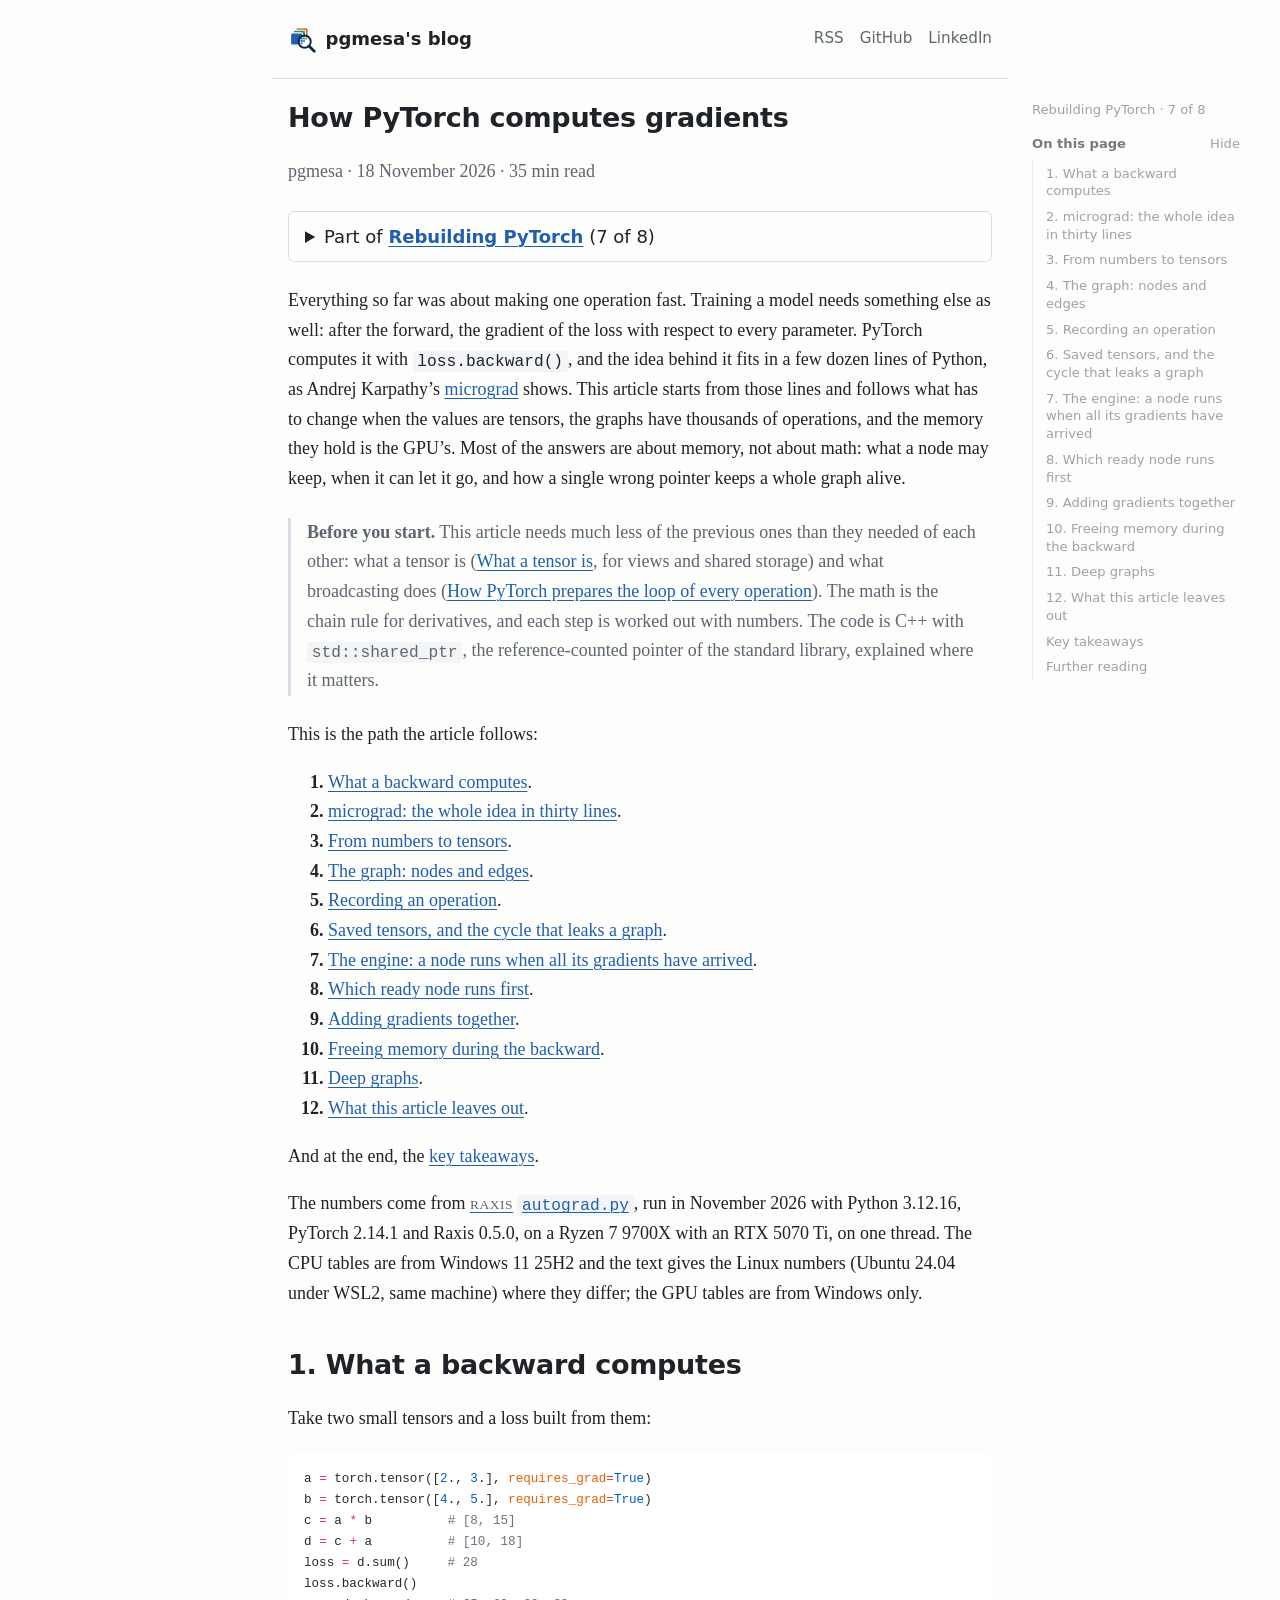
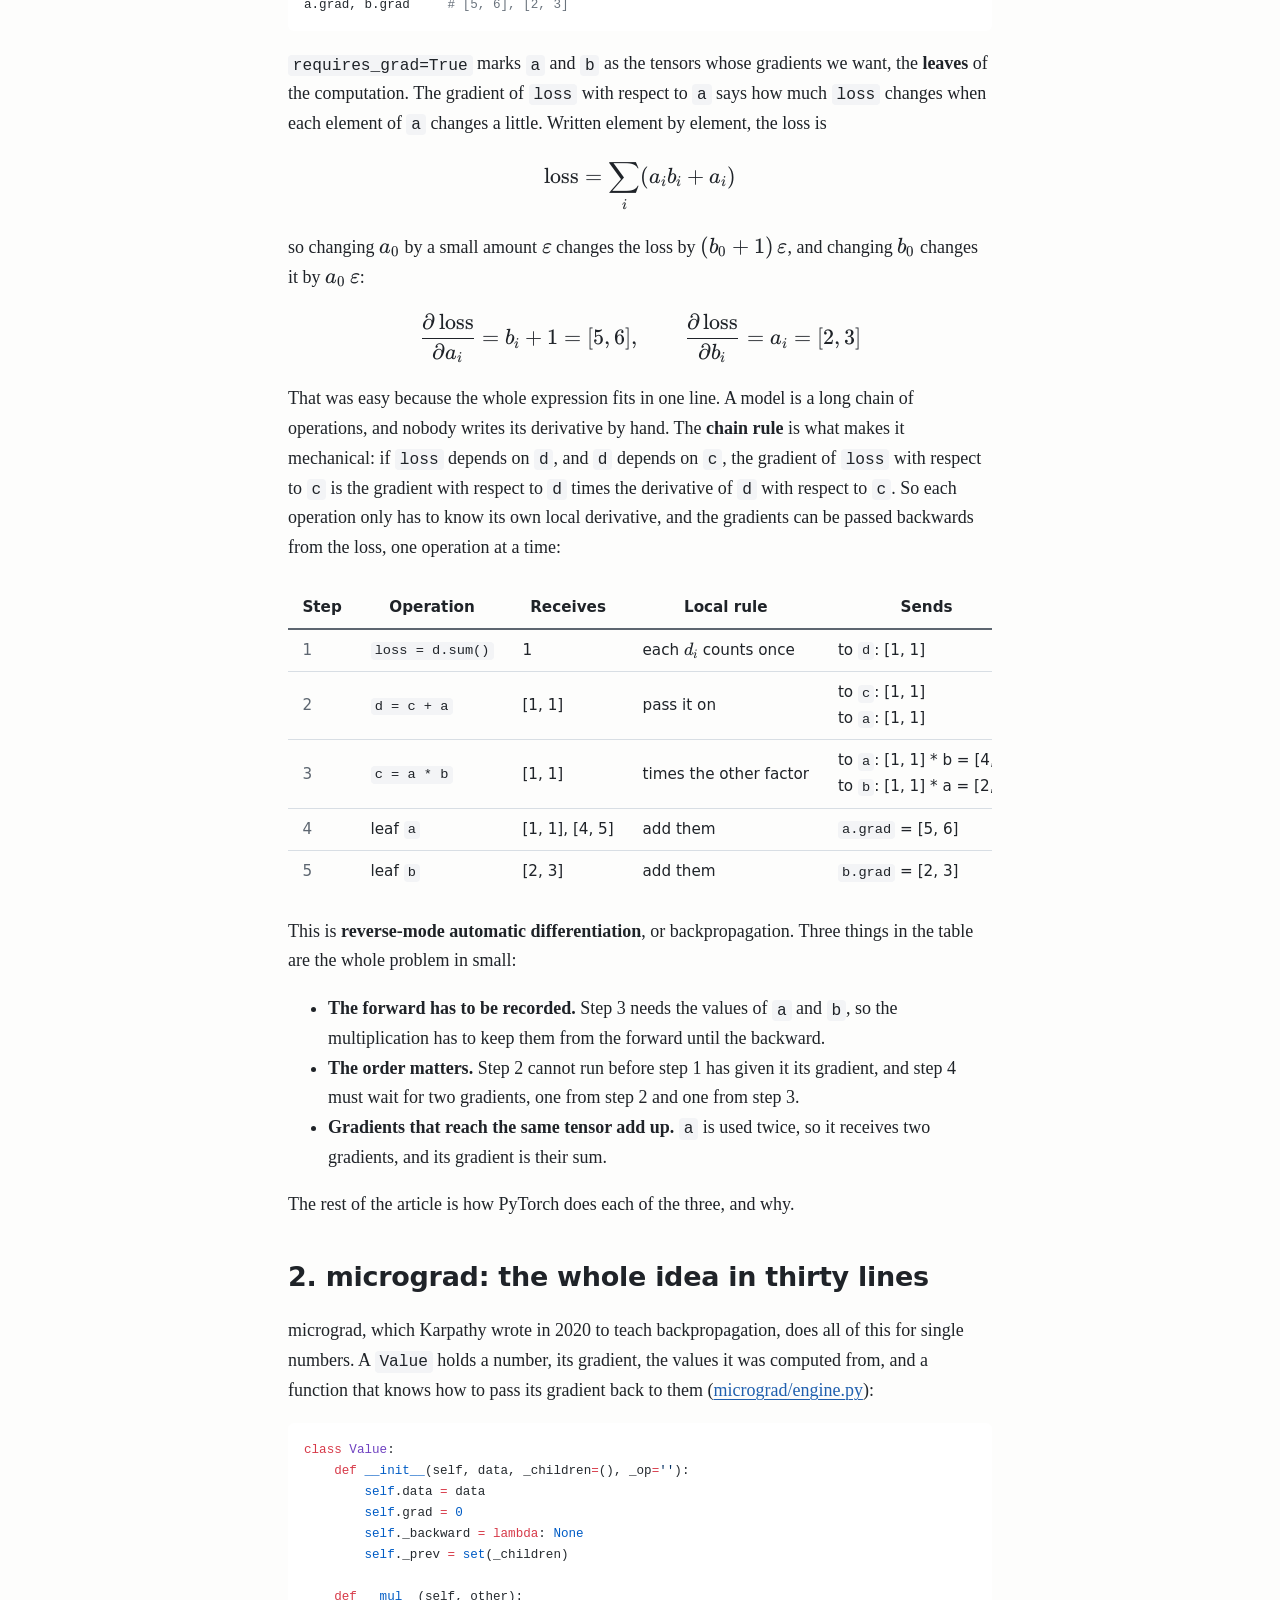
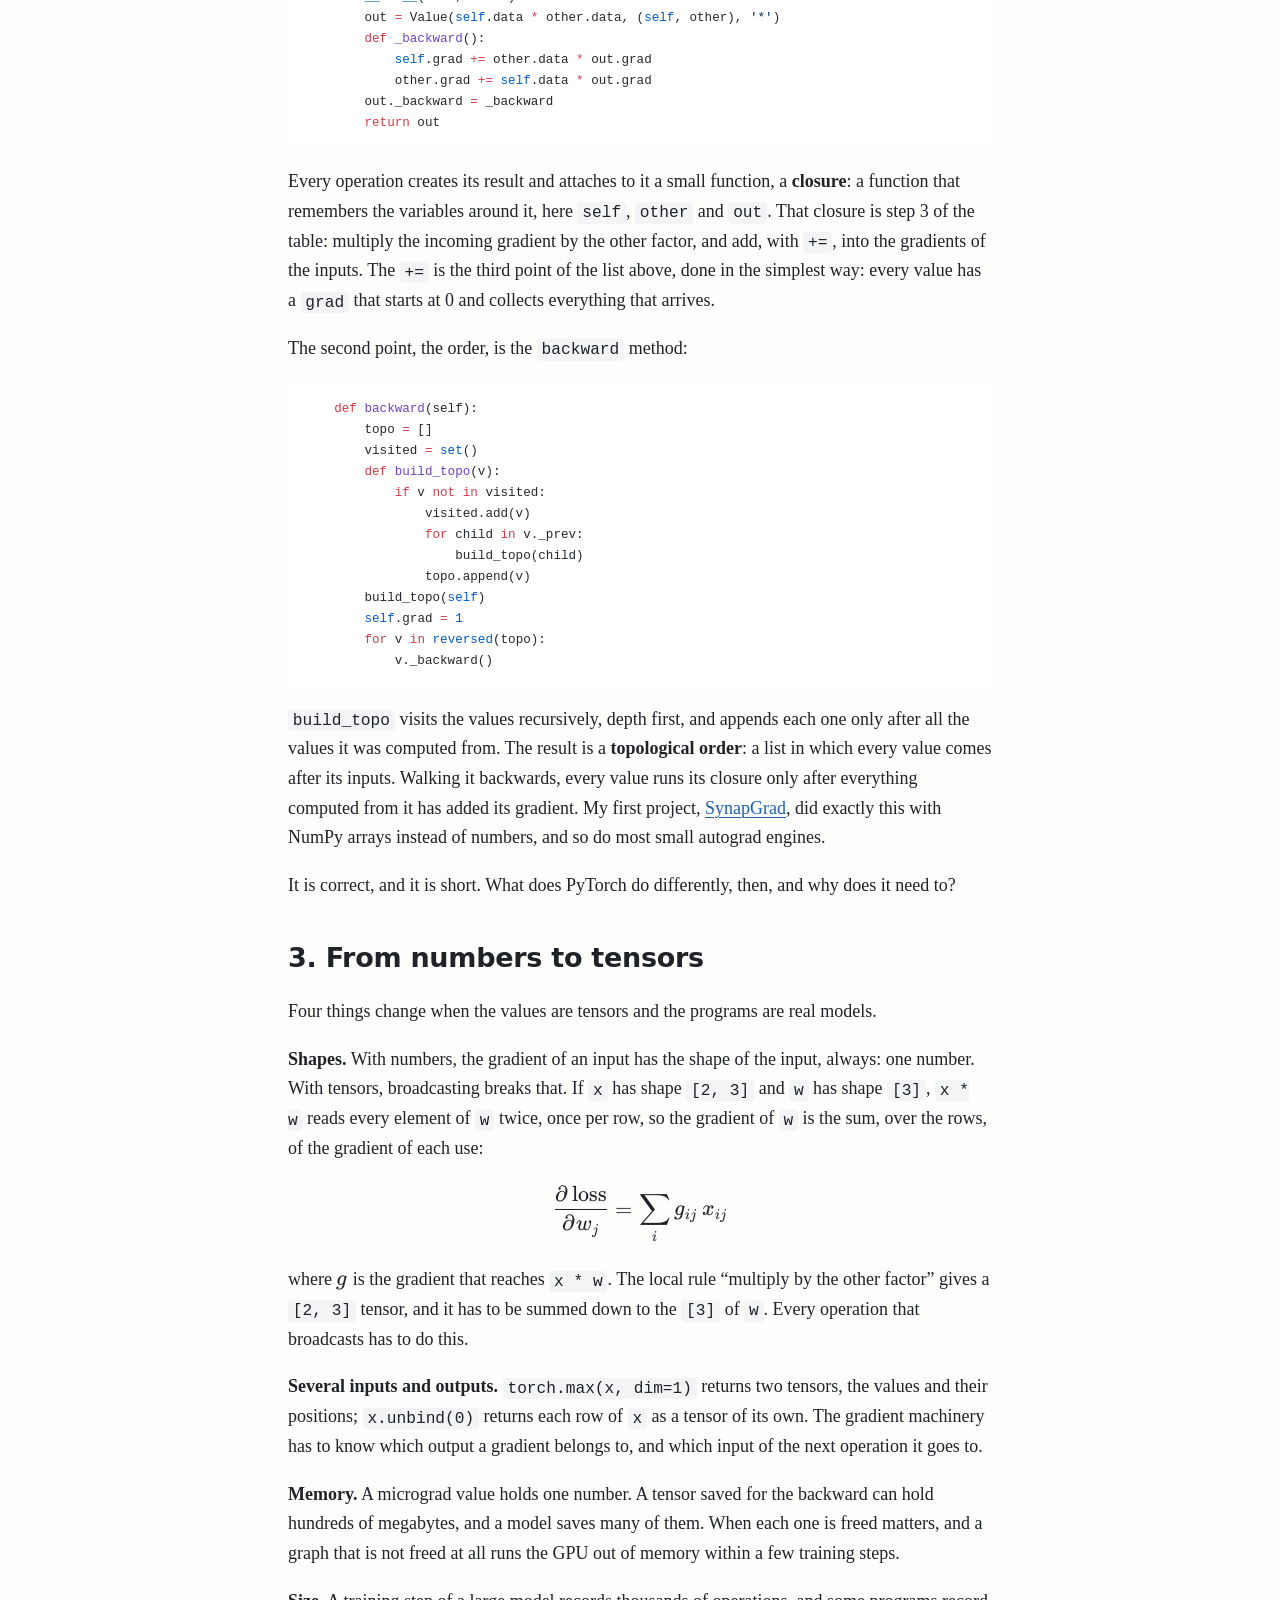
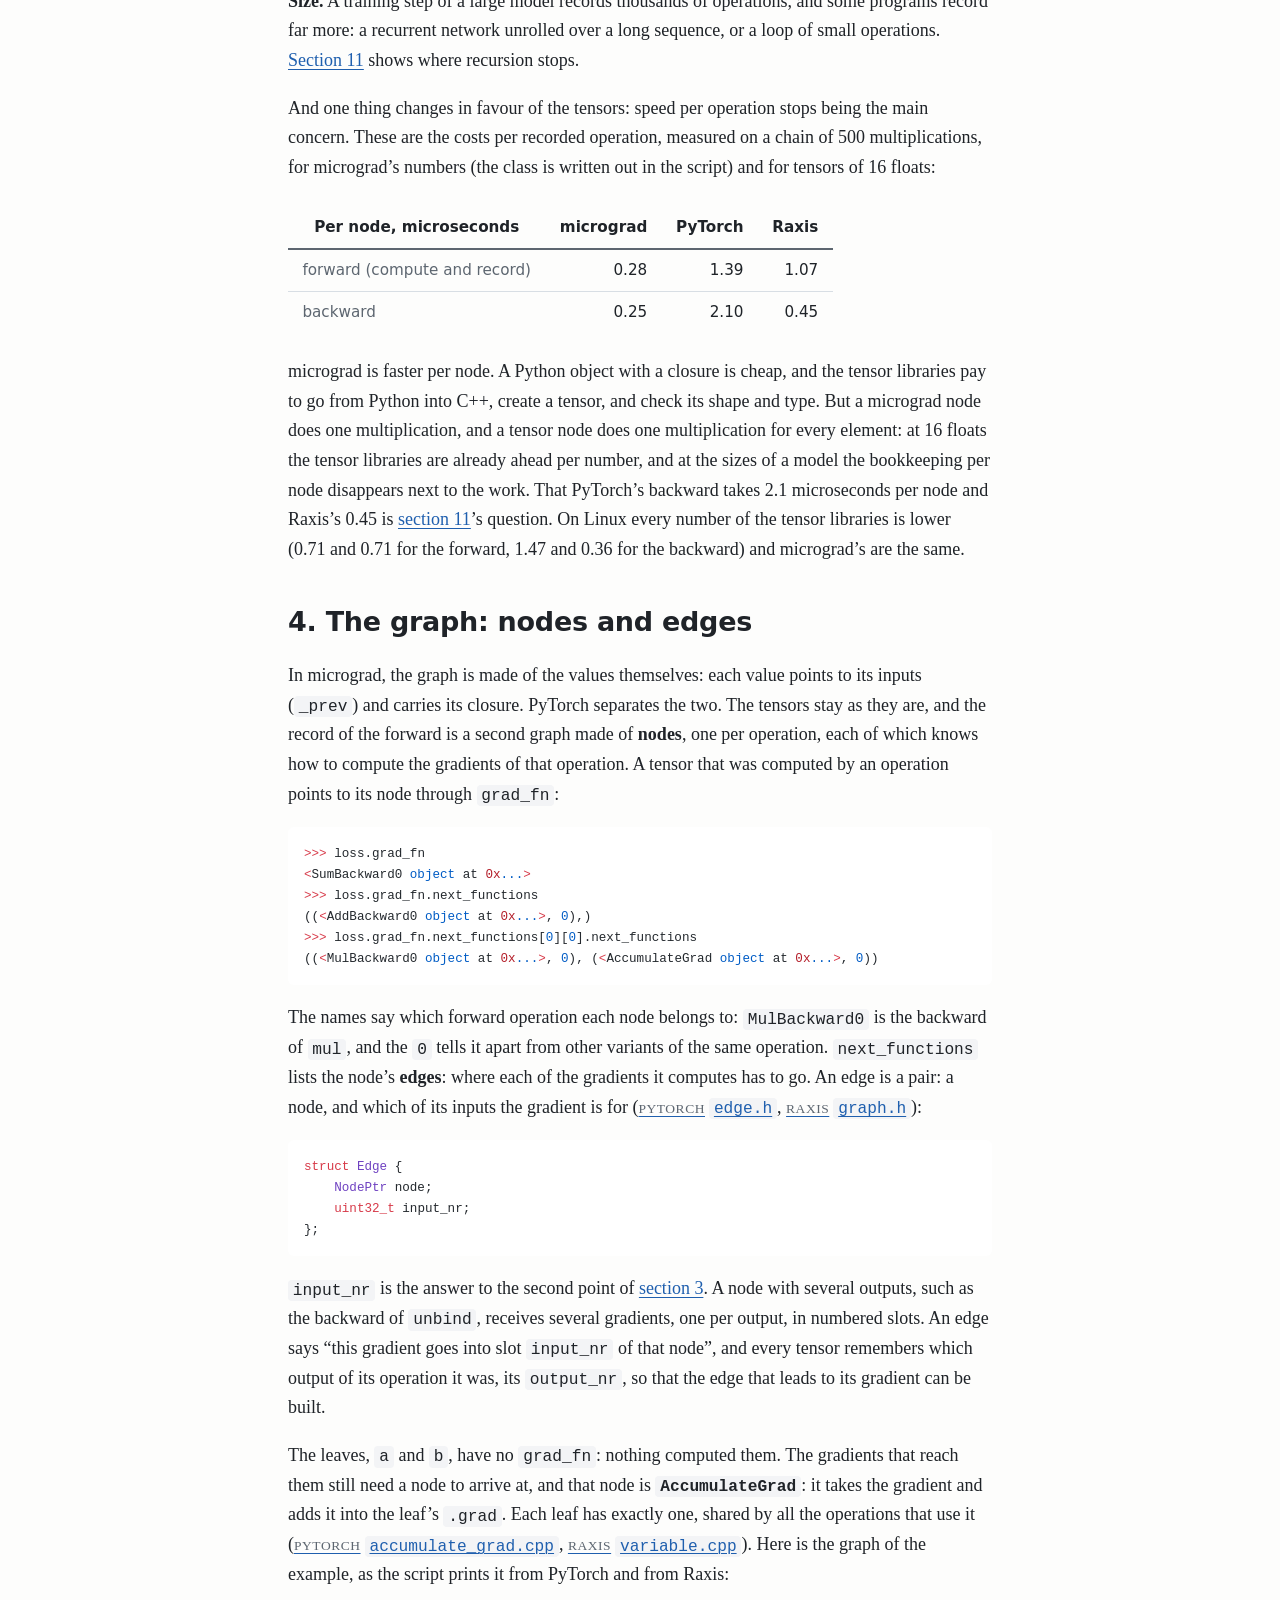
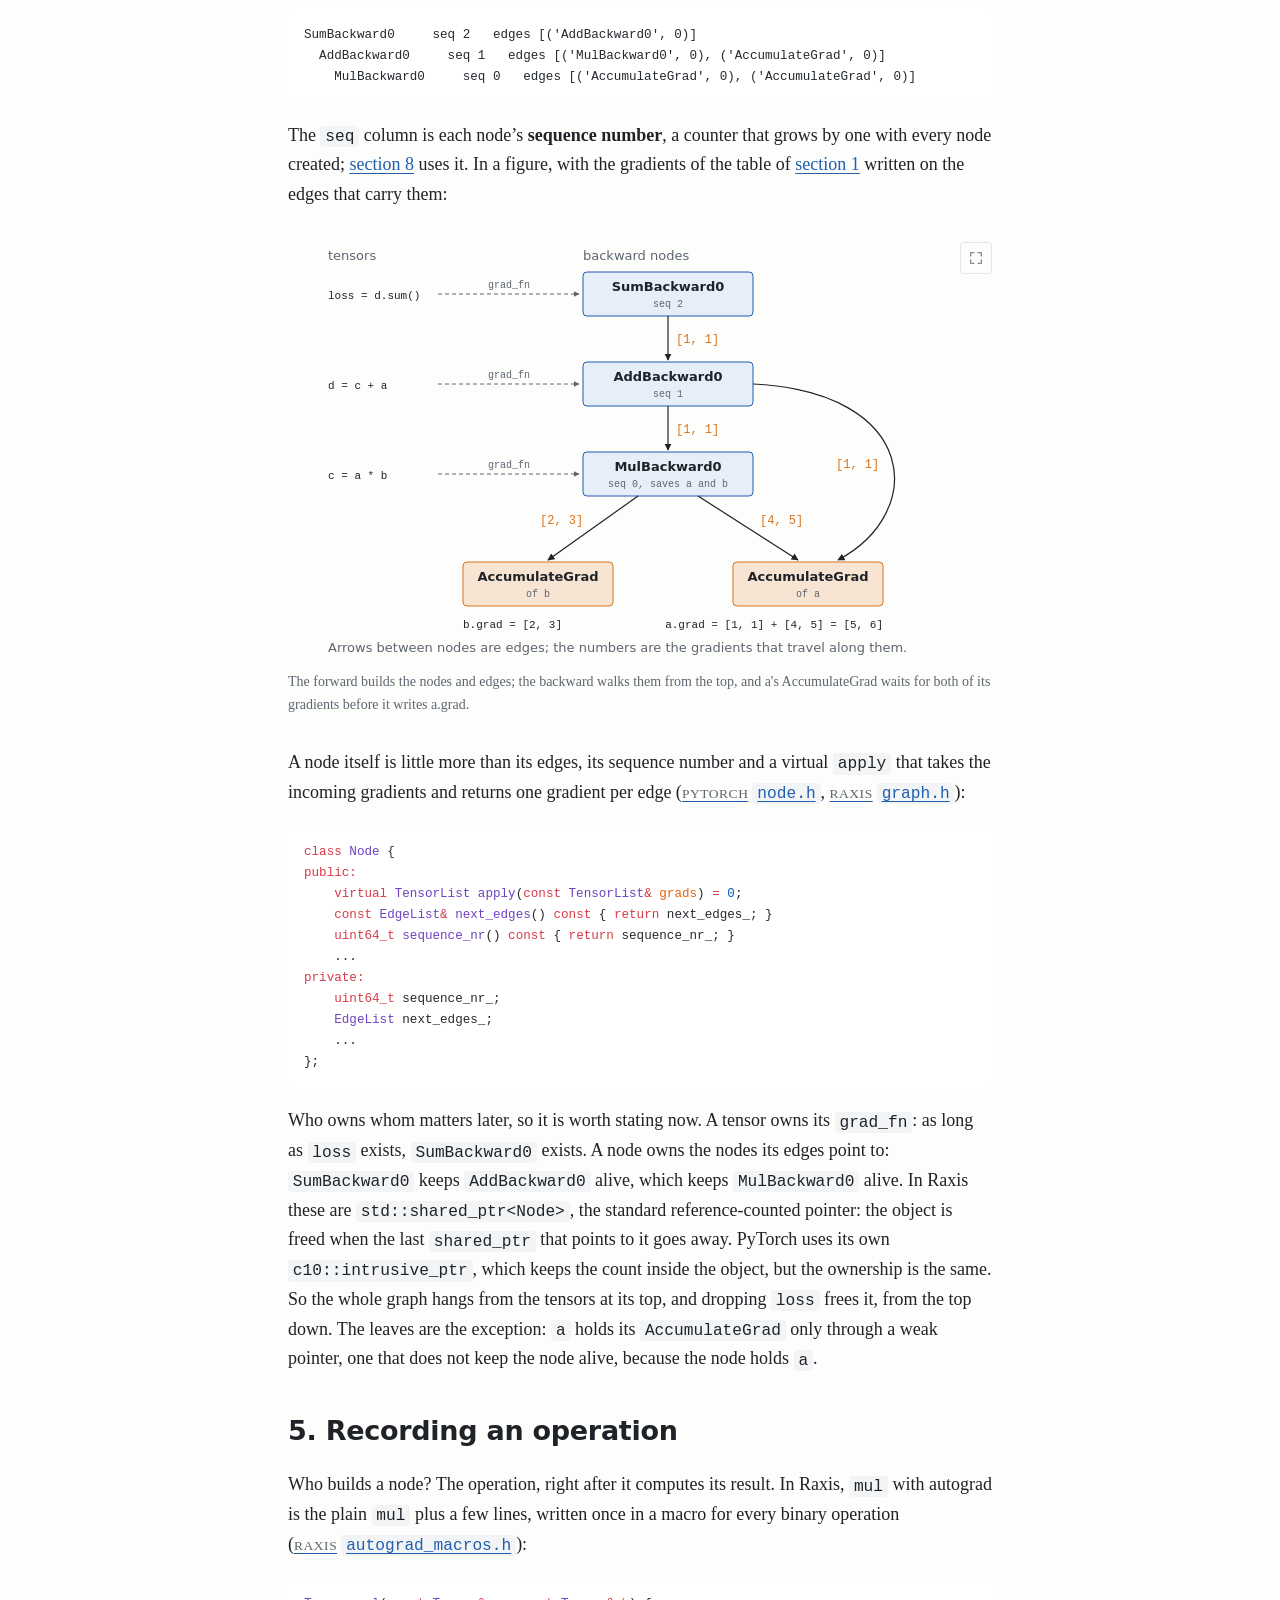
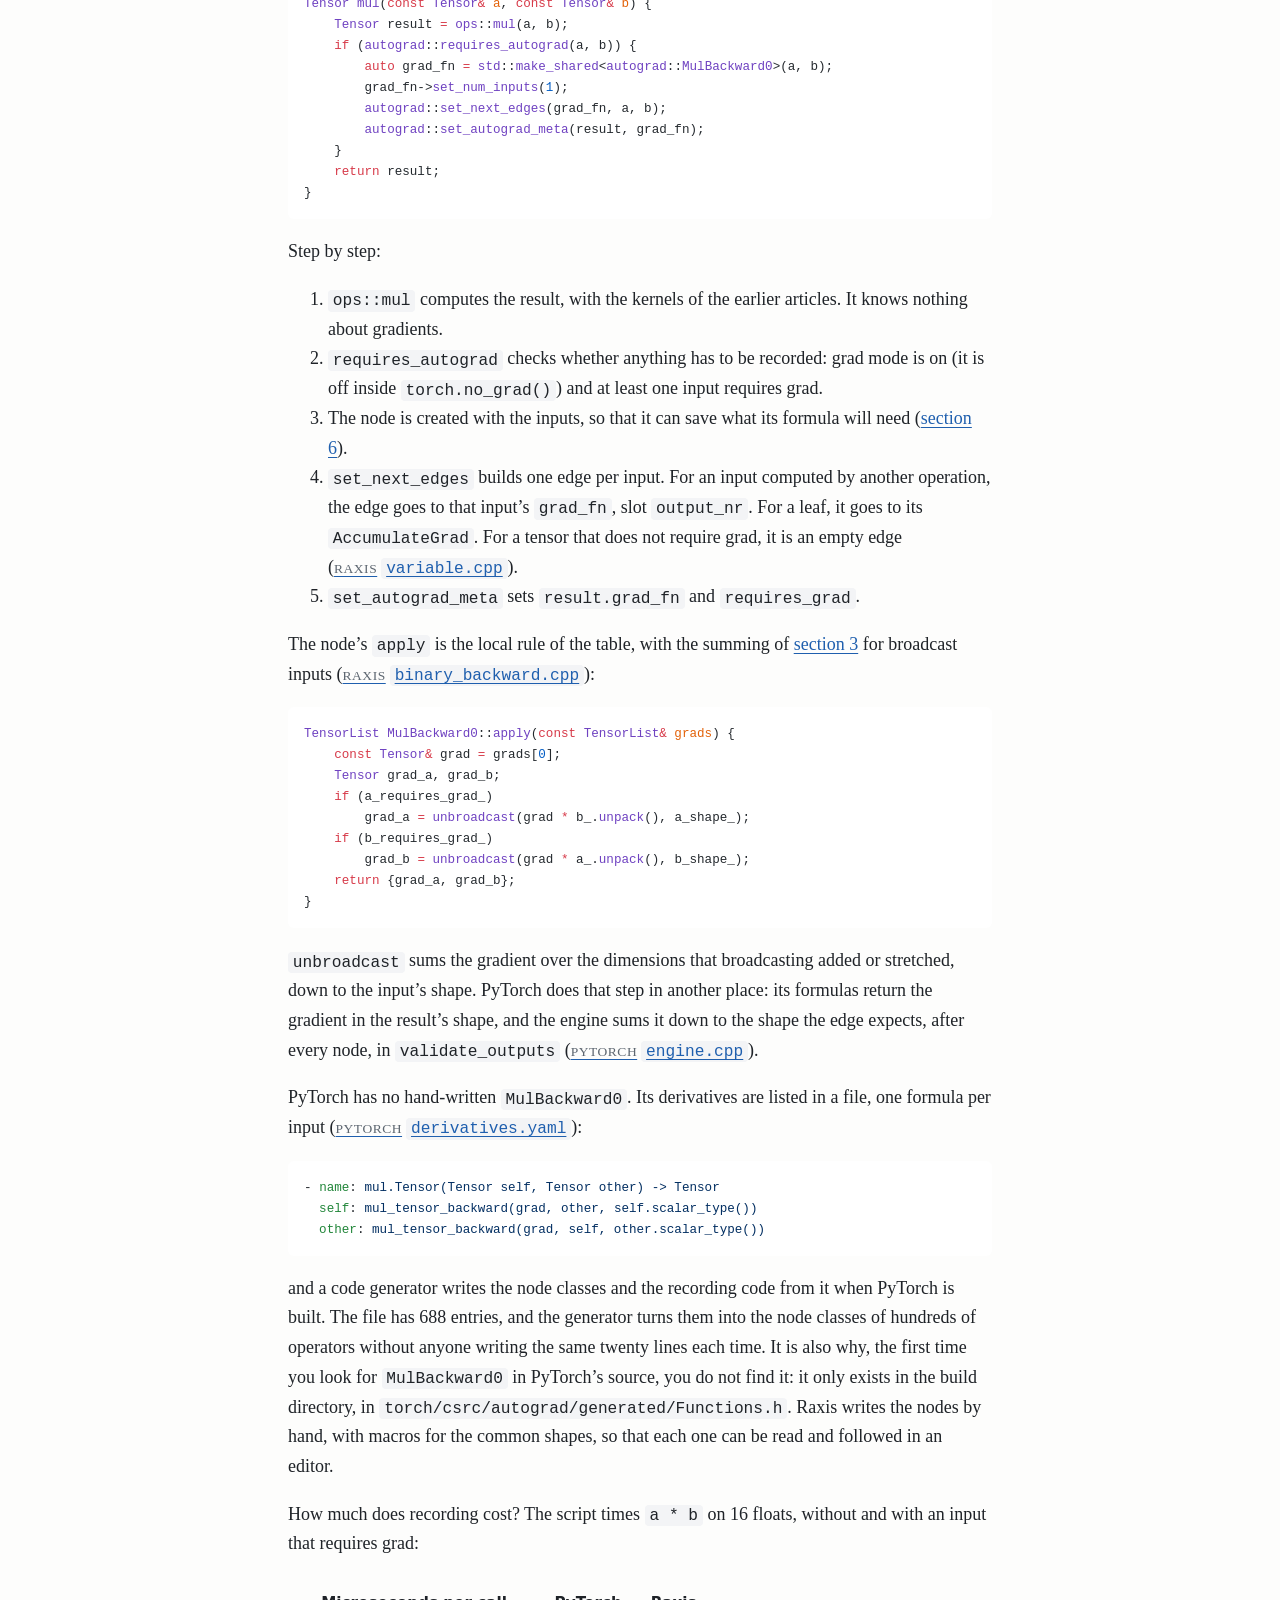
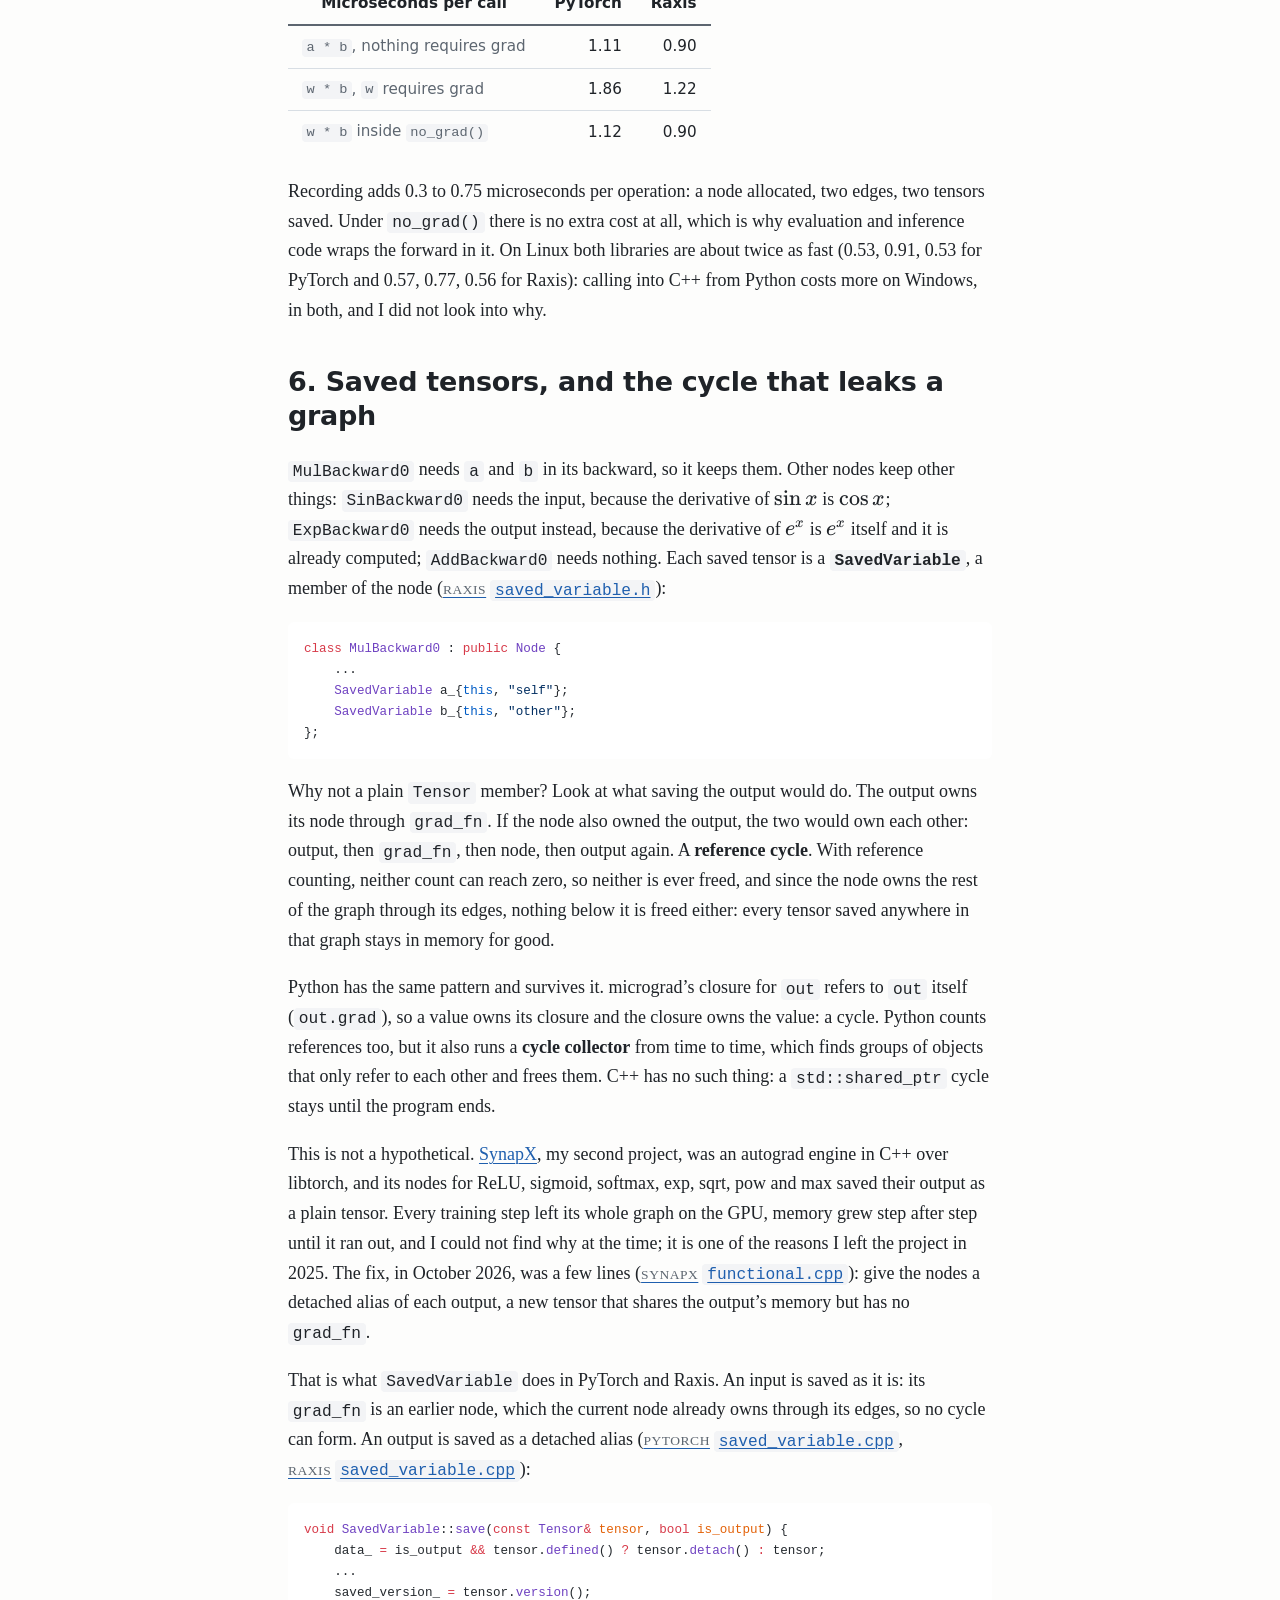
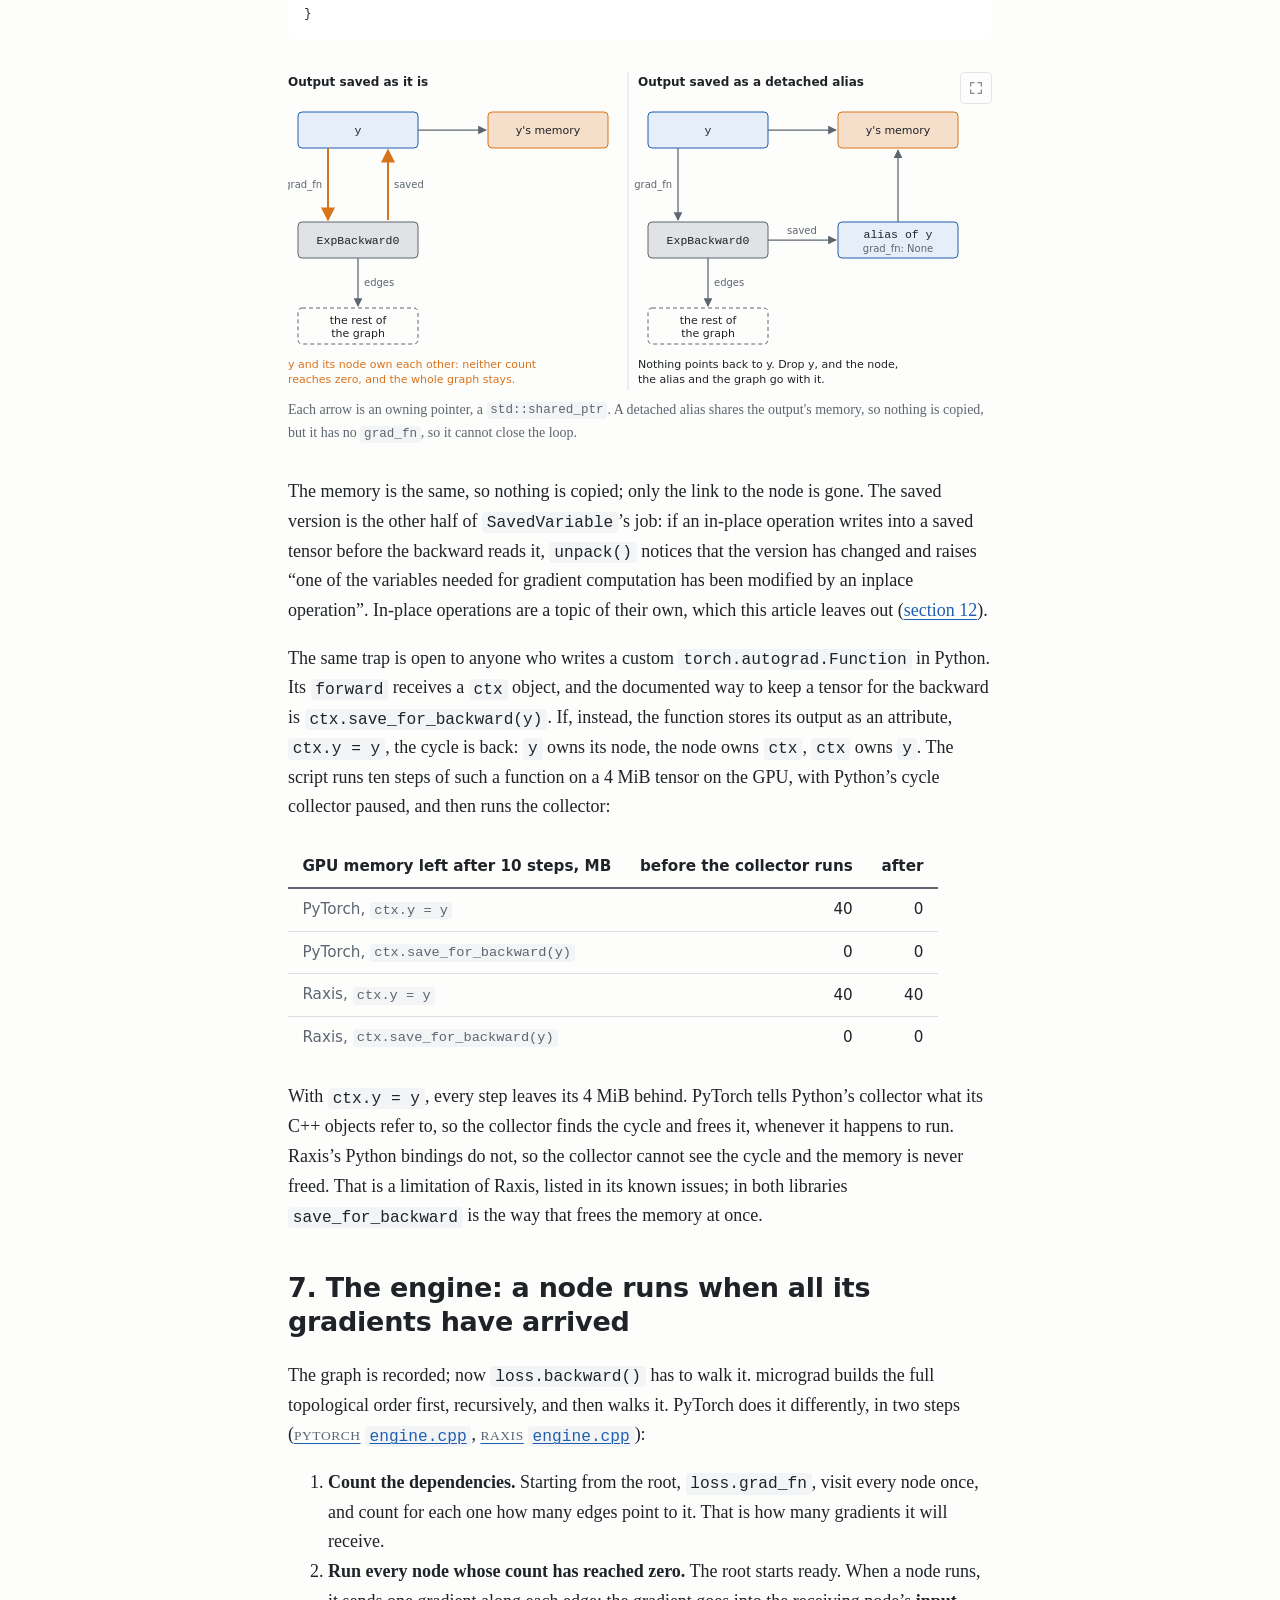
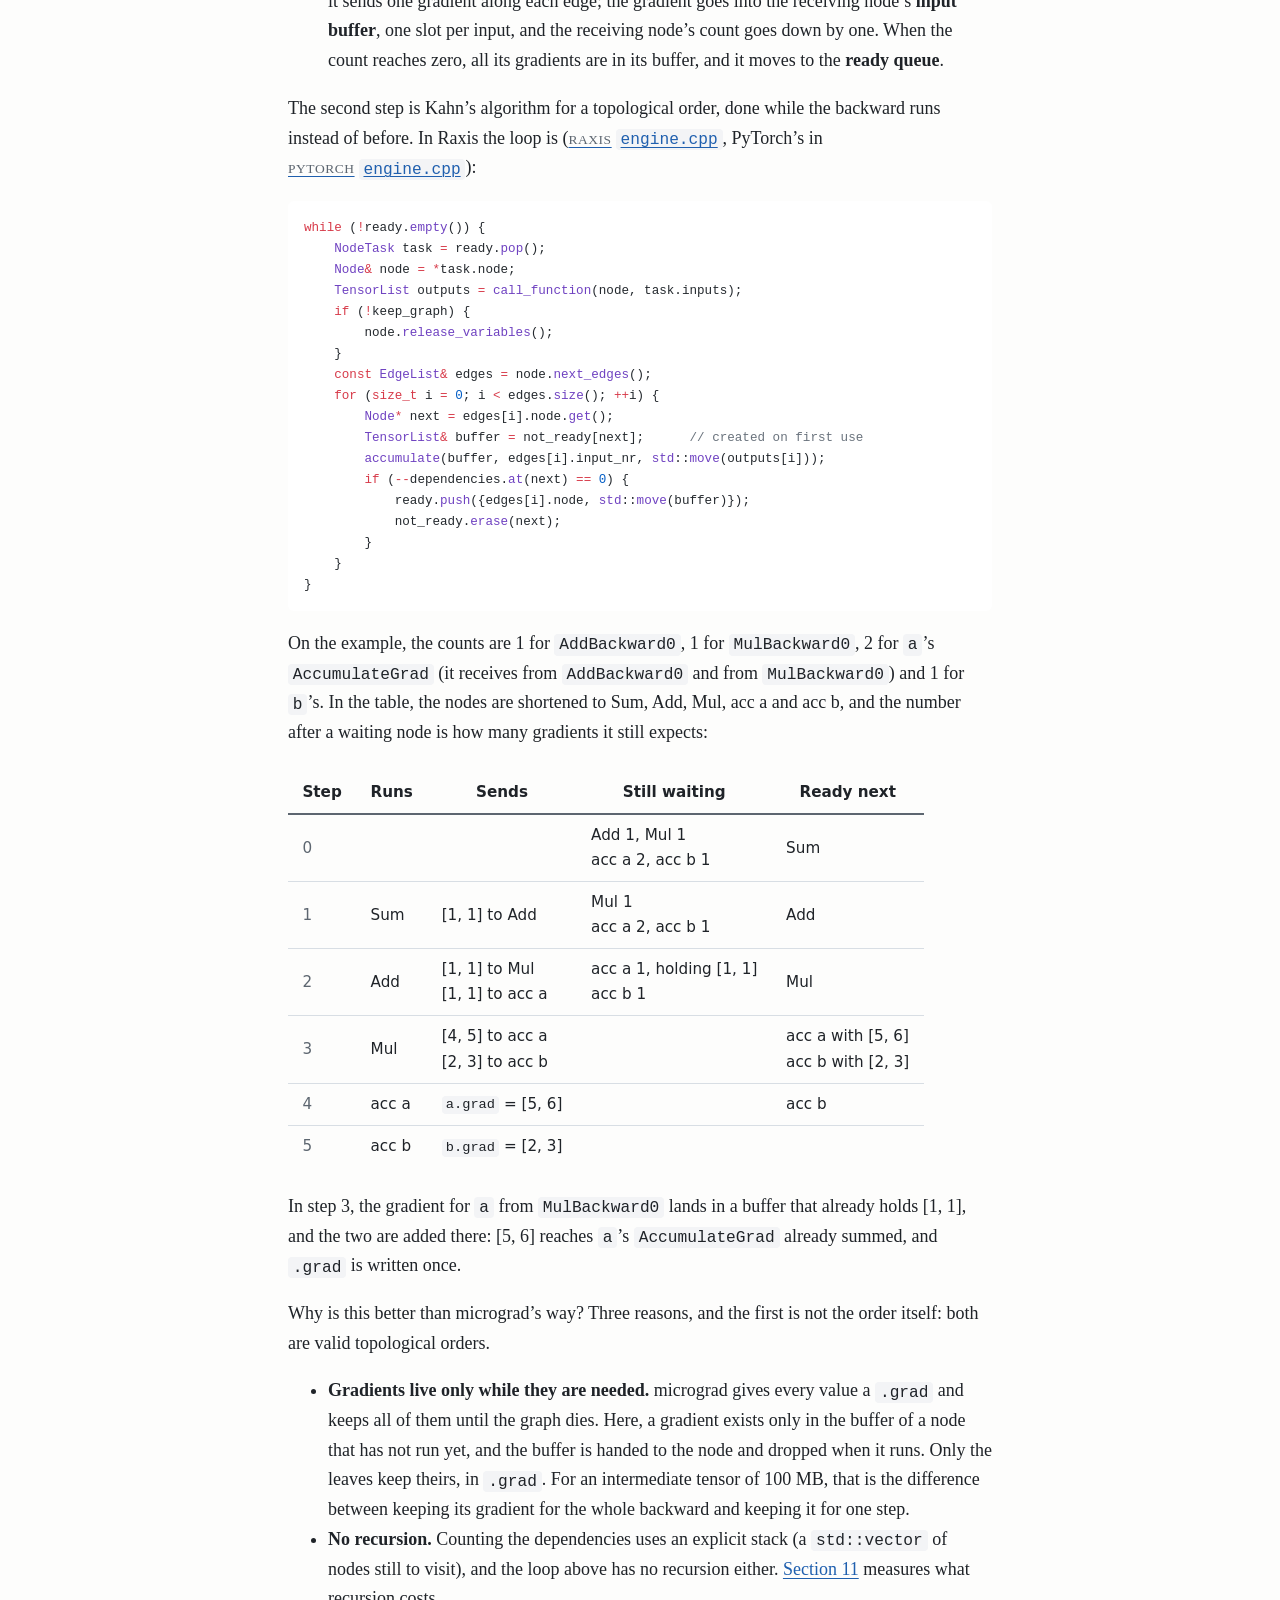
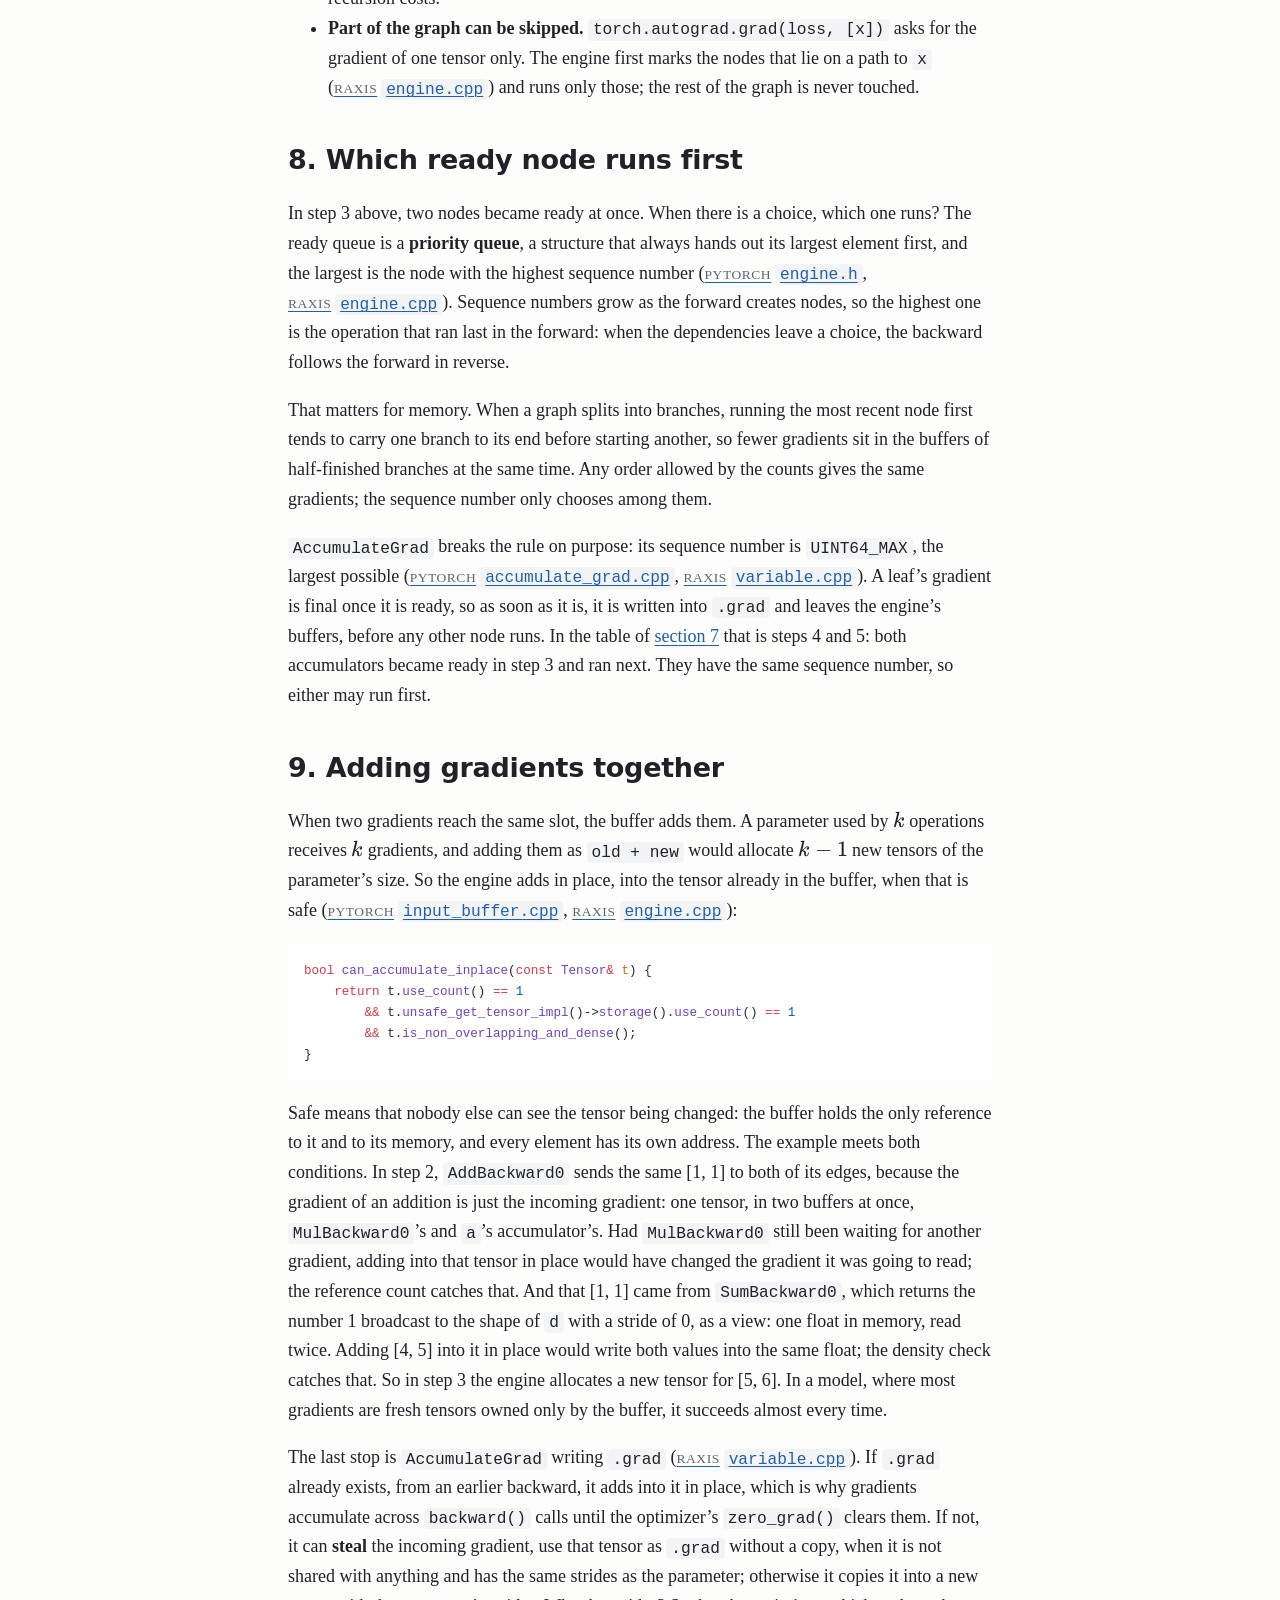
==== posts/autograd/index.html @ 1cbd37d9 "chore(deploy): pgmesa/blog@d4a5371" ====
<!DOCTYPE html><html lang="en" data-astro-cid-z4jru4n3><head><meta charset="utf-8"><meta name="viewport" content="width=device-width, initial-scale=1"><title>How PyTorch computes gradients | pgmesa&#39;s blog</title><meta name="description" content="From micrograd to PyTorch's engine, with nodes and edges, saved tensors, a dependency count instead of a recursive sort, gradients freed as the backward advances, and the reference cycle that leaks a whole graph."><meta name="author" content="Pablo García Mesa"><link rel="canonical" href="https://blog.pgmesa.com/posts/autograd/"><link rel="icon" type="image/svg+xml" href="/favicon.svg"><link rel="alternate" type="application/rss+xml" title="pgmesa's blog" href="/rss.xml"><link rel="sitemap" href="/sitemap-index.xml"><meta property="og:type" content="article"><meta property="og:title" content="How PyTorch computes gradients"><meta property="og:description" content="From micrograd to PyTorch's engine, with nodes and edges, saved tensors, a dependency count instead of a recursive sort, gradients freed as the backward advances, and the reference cycle that leaks a whole graph."><meta property="og:url" content="https://blog.pgmesa.com/posts/autograd/"><meta property="og:site_name" content="pgmesa's blog"><meta property="article:published_time" content="2026-11-18T00:00:00.000Z"><meta property="article:modified_time" content="2026-11-18T00:00:00.000Z"><meta property="article:tag" content="pytorch"><meta property="article:tag" content="autograd"><meta property="og:image" content="https://blog.pgmesa.com/og/posts/autograd.png"><meta property="og:image:type" content="image/png"><meta property="og:image:width" content="1200"><meta property="og:image:height" content="630"><meta property="og:image:alt" content="How PyTorch computes gradients"><meta name="twitter:card" content="summary_large_image"><script type="application/ld+json">{"@context":"https://schema.org","@type":"BlogPosting","headline":"How PyTorch computes gradients","description":"From micrograd to PyTorch's engine, with nodes and edges, saved tensors, a dependency count instead of a recursive sort, gradients freed as the backward advances, and the reference cycle that leaks a whole graph.","url":"https://blog.pgmesa.com/posts/autograd/","mainEntityOfPage":"https://blog.pgmesa.com/posts/autograd/","author":{"@type":"Person","name":"Pablo García Mesa","url":"https://github.com/pgmesa"},"datePublished":"2026-11-18T00:00:00.000Z","dateModified":"2026-11-18T00:00:00.000Z","keywords":"pytorch, autograd"}</script><script type="module" src="https://static.cloudflareinsights.com/beacon.min.js" data-cf-beacon="{&quot;token&quot;:&quot;956bb0ad972944c48d0de3df881b57fa&quot;}"></script><link rel="stylesheet" href="/_astro/_..CkAVCZT_.css"><link rel="stylesheet" href="/_astro/BaseLayout.BDGeZDxW.css"><style>.src[data-astro-cid-3c55tpoi]{white-space:nowrap}.src[data-astro-cid-3c55tpoi] code[data-astro-cid-3c55tpoi]{white-space:normal}.src-repo[data-astro-cid-3c55tpoi]{text-transform:uppercase;letter-spacing:.04em;color:var(--muted);margin-right:.3em;font-size:.75em}
</style><style>.autograd-graph[data-astro-cid-g2aeoywe]{margin:2rem 0}svg[data-astro-cid-g2aeoywe]{width:100%;max-width:680px;height:auto;display:block}text[data-astro-cid-g2aeoywe]{fill:var(--fg);font-family:var(--font-ui);font-size:13px}.label[data-astro-cid-g2aeoywe]{font-weight:700}.note[data-astro-cid-g2aeoywe]{fill:var(--muted)}.warm[data-astro-cid-g2aeoywe]{fill:var(--warm);font-family:var(--font-mono);font-size:12px}.small[data-astro-cid-g2aeoywe]{font-family:var(--font-mono);font-size:11px}.tiny[data-astro-cid-g2aeoywe]{font-family:var(--font-mono);fill:var(--muted);font-size:10px}.node[data-astro-cid-g2aeoywe]{fill:var(--accent-soft);stroke:var(--accent);stroke-width:1px}.leaf[data-astro-cid-g2aeoywe]{fill:color-mix(in srgb, var(--warm) 18%, var(--bg));stroke:var(--warm);stroke-width:1px}.edge[data-astro-cid-g2aeoywe]{fill:none;stroke:var(--fg);stroke-width:1.2px}.dashed[data-astro-cid-g2aeoywe]{stroke:var(--muted);stroke-width:1px;stroke-dasharray:4 3}.head[data-astro-cid-g2aeoywe]{fill:var(--fg)}.head-muted[data-astro-cid-g2aeoywe]{fill:var(--muted)}figcaption[data-astro-cid-g2aeoywe]{color:var(--muted);margin-top:.5rem;font-size:.875rem}.saved-cycle[data-astro-cid-g4ecydtn]{margin:2rem 0}svg[data-astro-cid-g4ecydtn]{width:100%;max-width:682px;height:auto;display:block}text[data-astro-cid-g4ecydtn]{fill:var(--fg);font-family:var(--font-ui);font-size:12px}.label[data-astro-cid-g4ecydtn]{font-weight:700}.small[data-astro-cid-g4ecydtn]{font-size:11px}.tiny[data-astro-cid-g4ecydtn]{fill:var(--muted);font-size:10px}.mono[data-astro-cid-g4ecydtn]{font-family:var(--font-mono);font-size:11.5px}.warm[data-astro-cid-g4ecydtn]{fill:var(--warm)}.tensor[data-astro-cid-g4ecydtn]{fill:var(--accent-soft);stroke:var(--accent)}.node[data-astro-cid-g4ecydtn]{fill:color-mix(in srgb, var(--muted) 18%, var(--bg));stroke:var(--muted)}.memory[data-astro-cid-g4ecydtn]{fill:color-mix(in srgb, var(--warm) 22%, var(--bg));stroke:var(--warm)}.rest[data-astro-cid-g4ecydtn]{fill:none;stroke:var(--muted);stroke-dasharray:4 3}.own[data-astro-cid-g4ecydtn]{stroke:var(--muted);stroke-width:1.25px}.cycle[data-astro-cid-g4ecydtn]{stroke:var(--warm);stroke-width:2px}.head[data-astro-cid-g4ecydtn]{fill:var(--muted)}.head-warm[data-astro-cid-g4ecydtn]{fill:var(--warm)}.sep[data-astro-cid-g4ecydtn]{stroke:var(--border)}figcaption[data-astro-cid-g4ecydtn]{color:var(--muted);margin-top:.5rem;font-size:.875rem}
</style></head><body data-astro-cid-z4jru4n3><header class="container site-header" data-astro-cid-z4jru4n3><a class="site-title" href="/" data-astro-cid-z4jru4n3><svg class="logo" viewBox="0 0 32 32" aria-hidden="true" data-astro-cid-f7espo7c><clipPath id="logo-lens" data-astro-cid-f7espo7c><circle cx="19" cy="19" r="7" data-astro-cid-f7espo7c></circle></clipPath><rect x="9" y="3" width="14" height="14" rx="2" class="layer back" data-astro-cid-f7espo7c></rect><rect x="6" y="6" width="14" height="14" rx="2" class="layer middle" data-astro-cid-f7espo7c></rect><rect x="3" y="9" width="14" height="14" rx="2" class="layer front" data-astro-cid-f7espo7c></rect><circle cx="19" cy="19" r="7" class="lens-bg" data-astro-cid-f7espo7c></circle><g clip-path="url(#logo-lens)" data-astro-cid-f7espo7c><rect x="11.8" y="11.8" width="2.1" height="2.1" rx="0.4" class="front" data-astro-cid-f7espo7c></rect><rect x="14.5" y="11.8" width="2.1" height="2.1" rx="0.4" class="front" data-astro-cid-f7espo7c></rect><rect x="17.2" y="11.8" width="2.1" height="2.1" rx="0.4" class="middle" data-astro-cid-f7espo7c></rect><rect x="19.9" y="11.8" width="2.1" height="2.1" rx="0.4" class="back" data-astro-cid-f7espo7c></rect><rect x="11.8" y="14.5" width="2.1" height="2.1" rx="0.4" class="front" data-astro-cid-f7espo7c></rect><rect x="14.5" y="14.5" width="2.1" height="2.1" rx="0.4" class="front" data-astro-cid-f7espo7c></rect><rect x="17.2" y="14.5" width="2.1" height="2.1" rx="0.4" class="middle" data-astro-cid-f7espo7c></rect><rect x="19.9" y="14.5" width="2.1" height="2.1" rx="0.4" class="back" data-astro-cid-f7espo7c></rect><rect x="11.8" y="17.2" width="2.1" height="2.1" rx="0.4" class="front" data-astro-cid-f7espo7c></rect><rect x="14.5" y="17.2" width="2.1" height="2.1" rx="0.4" class="front" data-astro-cid-f7espo7c></rect><rect x="17.2" y="17.2" width="2.1" height="2.1" rx="0.4" class="middle" data-astro-cid-f7espo7c></rect><rect x="11.8" y="19.9" width="2.1" height="2.1" rx="0.4" class="front" data-astro-cid-f7espo7c></rect><rect x="14.5" y="19.9" width="2.1" height="2.1" rx="0.4" class="front" data-astro-cid-f7espo7c></rect></g><circle cx="19" cy="19" r="7" class="glass" data-astro-cid-f7espo7c></circle><line x1="24" y1="24" x2="30" y2="30" class="handle" data-astro-cid-f7espo7c></line></svg>pgmesa&#39;s blog</a><nav data-astro-cid-z4jru4n3><a href="/rss.xml" data-astro-cid-z4jru4n3>RSS</a><a href="https://github.com/pgmesa" data-astro-cid-z4jru4n3>GitHub</a><a href="https://www.linkedin.com/in/pgmesa/" data-astro-cid-z4jru4n3>LinkedIn</a></nav></header><main class="container" data-astro-cid-z4jru4n3><article data-astro-cid-ssdmjifj><header data-astro-cid-ssdmjifj><h1 data-astro-cid-ssdmjifj>How PyTorch computes gradients</h1><p class="muted" data-astro-cid-ssdmjifj>pgmesa &middot; <time datetime="2026-11-18T00:00:00.000Z" data-astro-cid-ssdmjifj>18 November 2026</time> &middot; 35 min read</p></header><div class="page-toc" data-astro-cid-lifsiwye><aside class="toc-side" aria-label="On this page" data-astro-cid-lifsiwye><nav data-astro-cid-lifsiwye><a class="toc-series" href="/series/rebuilding-pytorch/" data-astro-cid-lifsiwye>Rebuilding PyTorch · 7 of 8</a><div class="toc-head" data-astro-cid-lifsiwye><p class="toc-title" data-astro-cid-lifsiwye>On this page</p><button type="button" class="toc-hide" aria-expanded="true" data-astro-cid-lifsiwye>Hide</button></div><ol class="toc-list" data-astro-cid-lifsiwye><li data-astro-cid-lifsiwye><a href="#1-what-a-backward-computes" data-astro-cid-lifsiwye>1. What a backward computes</a></li><li data-astro-cid-lifsiwye><a href="#2-micrograd-the-whole-idea-in-thirty-lines" data-astro-cid-lifsiwye>2. micrograd: the whole idea in thirty lines</a></li><li data-astro-cid-lifsiwye><a href="#3-from-numbers-to-tensors" data-astro-cid-lifsiwye>3. From numbers to tensors</a></li><li data-astro-cid-lifsiwye><a href="#4-the-graph-nodes-and-edges" data-astro-cid-lifsiwye>4. The graph: nodes and edges</a></li><li data-astro-cid-lifsiwye><a href="#5-recording-an-operation" data-astro-cid-lifsiwye>5. Recording an operation</a></li><li data-astro-cid-lifsiwye><a href="#6-saved-tensors-and-the-cycle-that-leaks-a-graph" data-astro-cid-lifsiwye>6. Saved tensors, and the cycle that leaks a graph</a></li><li data-astro-cid-lifsiwye><a href="#7-the-engine-a-node-runs-when-all-its-gradients-have-arrived" data-astro-cid-lifsiwye>7. The engine: a node runs when all its gradients have arrived</a></li><li data-astro-cid-lifsiwye><a href="#8-which-ready-node-runs-first" data-astro-cid-lifsiwye>8. Which ready node runs first</a></li><li data-astro-cid-lifsiwye><a href="#9-adding-gradients-together" data-astro-cid-lifsiwye>9. Adding gradients together</a></li><li data-astro-cid-lifsiwye><a href="#10-freeing-memory-during-the-backward" data-astro-cid-lifsiwye>10. Freeing memory during the backward</a></li><li data-astro-cid-lifsiwye><a href="#11-deep-graphs" data-astro-cid-lifsiwye>11. Deep graphs</a></li><li data-astro-cid-lifsiwye><a href="#12-what-this-article-leaves-out" data-astro-cid-lifsiwye>12. What this article leaves out</a></li><li data-astro-cid-lifsiwye><a href="#key-takeaways" data-astro-cid-lifsiwye>Key takeaways</a></li><li data-astro-cid-lifsiwye><a href="#further-reading" data-astro-cid-lifsiwye>Further reading</a></li></ol></nav></aside><script>
        try {
          if (localStorage.getItem('toc-hidden') === '1') {
            const side = document.currentScript.previousElementSibling;
            side.classList.add('collapsed');
            const hide = side.querySelector('.toc-hide');
            hide.textContent = 'Show';
            hide.setAttribute('aria-expanded', 'false');
          }
        } catch {}
      </script><button type="button" class="toc-fab" aria-label="Sections of this page" data-astro-cid-lifsiwye><svg viewBox="0 0 24 24" aria-hidden="true" data-astro-cid-lifsiwye><path d="M4 6h16M4 12h16M4 18h10" data-astro-cid-lifsiwye></path></svg></button><dialog class="toc-sheet" aria-label="On this page" data-astro-cid-lifsiwye><div class="toc-head" data-astro-cid-lifsiwye><p class="toc-title" data-astro-cid-lifsiwye>On this page</p><button type="button" class="toc-close" data-astro-cid-lifsiwye>Close</button></div><ol class="toc-list" data-astro-cid-lifsiwye><li data-astro-cid-lifsiwye><a href="#1-what-a-backward-computes" data-astro-cid-lifsiwye>1. What a backward computes</a></li><li data-astro-cid-lifsiwye><a href="#2-micrograd-the-whole-idea-in-thirty-lines" data-astro-cid-lifsiwye>2. micrograd: the whole idea in thirty lines</a></li><li data-astro-cid-lifsiwye><a href="#3-from-numbers-to-tensors" data-astro-cid-lifsiwye>3. From numbers to tensors</a></li><li data-astro-cid-lifsiwye><a href="#4-the-graph-nodes-and-edges" data-astro-cid-lifsiwye>4. The graph: nodes and edges</a></li><li data-astro-cid-lifsiwye><a href="#5-recording-an-operation" data-astro-cid-lifsiwye>5. Recording an operation</a></li><li data-astro-cid-lifsiwye><a href="#6-saved-tensors-and-the-cycle-that-leaks-a-graph" data-astro-cid-lifsiwye>6. Saved tensors, and the cycle that leaks a graph</a></li><li data-astro-cid-lifsiwye><a href="#7-the-engine-a-node-runs-when-all-its-gradients-have-arrived" data-astro-cid-lifsiwye>7. The engine: a node runs when all its gradients have arrived</a></li><li data-astro-cid-lifsiwye><a href="#8-which-ready-node-runs-first" data-astro-cid-lifsiwye>8. Which ready node runs first</a></li><li data-astro-cid-lifsiwye><a href="#9-adding-gradients-together" data-astro-cid-lifsiwye>9. Adding gradients together</a></li><li data-astro-cid-lifsiwye><a href="#10-freeing-memory-during-the-backward" data-astro-cid-lifsiwye>10. Freeing memory during the backward</a></li><li data-astro-cid-lifsiwye><a href="#11-deep-graphs" data-astro-cid-lifsiwye>11. Deep graphs</a></li><li data-astro-cid-lifsiwye><a href="#12-what-this-article-leaves-out" data-astro-cid-lifsiwye>12. What this article leaves out</a></li><li data-astro-cid-lifsiwye><a href="#key-takeaways" data-astro-cid-lifsiwye>Key takeaways</a></li><li data-astro-cid-lifsiwye><a href="#further-reading" data-astro-cid-lifsiwye>Further reading</a></li></ol><a class="toc-series" href="/series/rebuilding-pytorch/" data-astro-cid-lifsiwye>Rebuilding PyTorch · 7 of 8</a></dialog></div><script type="module">var e=document.querySelector(`.page-toc`);if(e){let t=[...e.querySelectorAll(`.toc-list`)],n=[...t[0].querySelectorAll(`a`)].map(e=>document.getElementById(decodeURIComponent(e.hash.slice(1)))),r=e.querySelector(`.toc-fab`),i=!1,a=()=>{i=!1;let e=-1;for(let[t,r]of n.entries())r&&r.getBoundingClientRect().top<120&&(e=t);for(let n of t){let t=[...n.querySelectorAll(`a`)];for(let[n,r]of t.entries())r.classList.toggle(`active`,n===e);for(let r of n.querySelectorAll(`:scope > li`))r.classList.toggle(`current`,e>=0&&r.contains(t[e]))}r?.classList.toggle(`shown`,scrollY>200)};addEventListener(`scroll`,()=>{i||(i=!0,requestAnimationFrame(a))},{passive:!0}),a();let o=e.querySelector(`.toc-side`),s=e.querySelector(`.toc-hide`),c=e=>{o?.classList.toggle(`collapsed`,e),s&&(s.textContent=e?`Show`:`Hide`,s.setAttribute(`aria-expanded`,String(!e)))};try{c(localStorage.getItem(`toc-hidden`)===`1`)}catch{}s?.addEventListener(`click`,()=>{let e=!o?.classList.contains(`collapsed`);c(e);try{localStorage.setItem(`toc-hidden`,e?`1`:`0`)}catch{}});let l=e.querySelector(`.toc-sheet`);l&&r&&(r.addEventListener(`click`,()=>l.showModal()),e.querySelector(`.toc-close`)?.addEventListener(`click`,()=>l.close()),l.addEventListener(`click`,e=>{(e.target===l||e.target.closest(`a`))&&l.close()}))}</script><details class="series-toc" data-astro-cid-x3pxgsip><summary data-astro-cid-x3pxgsip>Part of <a href="/series/rebuilding-pytorch/" data-astro-cid-x3pxgsip><strong data-astro-cid-x3pxgsip>Rebuilding PyTorch</strong></a> (7 of 8)</summary><ol data-astro-cid-x3pxgsip><li value="1" data-astro-cid-x3pxgsip><a href="/posts/why-rebuild-pytorch/" data-astro-cid-x3pxgsip>Why I rebuilt PyTorch&#39;s core from scratch</a></li><li value="2" data-astro-cid-x3pxgsip><a href="/posts/what-a-tensor-is/" data-astro-cid-x3pxgsip>What a PyTorch tensor really is</a></li><li class="interlude" data-astro-cid-x3pxgsip><span class="interlude-label" data-astro-cid-x3pxgsip>Interlude: </span><a href="/posts/memory-and-the-cpu/" data-astro-cid-x3pxgsip>What the CPU does when your code reads memory</a></li><li value="3" data-astro-cid-x3pxgsip><a href="/posts/n-dimensional-loops/" data-astro-cid-x3pxgsip>How PyTorch walks a tensor of any shape</a></li><li value="4" data-astro-cid-x3pxgsip><a href="/posts/tensoriterator/" data-astro-cid-x3pxgsip>How PyTorch prepares the loop of every operation</a></li><li value="5" data-astro-cid-x3pxgsip><a href="/posts/cpu-kernels/" data-astro-cid-x3pxgsip>How a PyTorch kernel uses the vector registers of every CPU</a></li><li value="6" data-astro-cid-x3pxgsip><a href="/posts/reductions-and-threads/" data-astro-cid-x3pxgsip>How PyTorch sums a tensor, and splits the work between threads</a></li><li value="7" data-astro-cid-x3pxgsip><strong data-astro-cid-x3pxgsip>How PyTorch computes gradients</strong></li><li value="8" data-astro-cid-x3pxgsip><a href="/posts/cuda/" data-astro-cid-x3pxgsip>How PyTorch runs the same operations on a GPU</a></li></ol></details><p>Everything so far was about making one operation fast. Training a model needs something else as well: after the forward, the gradient of the loss with respect to every parameter. PyTorch computes it with <code>loss.backward()</code>, and the idea behind it fits in a few dozen lines of Python, as Andrej Karpathy’s <a href="https://github.com/karpathy/micrograd" target="_blank" rel="noopener">micrograd</a> shows. This article starts from those lines and follows what has to change when the values are tensors, the graphs have thousands of operations, and the memory they hold is the GPU’s. Most of the answers are about memory, not about math: what a node may keep, when it can let it go, and how a single wrong pointer keeps a whole graph alive.</p>
<blockquote>
<p><strong>Before you start.</strong> This article needs much less of the previous ones than they needed of each other: what a tensor is (<a href="/posts/what-a-tensor-is/">What a tensor is</a>, for views and shared storage) and what broadcasting does (<a href="/posts/tensoriterator/">How PyTorch prepares the loop of every operation</a>). The math is the chain rule for derivatives, and each step is worked out with numbers. The code is C++ with <code>std::shared_ptr</code>, the reference-counted pointer of the standard library, explained where it matters.</p>
</blockquote>
<p>This is the path the article follows:</p>
<div class="article-map"><ol>
<li><a href="#1-what-a-backward-computes">What a backward computes</a>.</li>
<li><a href="#2-micrograd-the-whole-idea-in-thirty-lines">micrograd: the whole idea in thirty lines</a>.</li>
<li><a href="#3-from-numbers-to-tensors">From numbers to tensors</a>.</li>
<li><a href="#4-the-graph-nodes-and-edges">The graph: nodes and edges</a>.</li>
<li><a href="#5-recording-an-operation">Recording an operation</a>.</li>
<li><a href="#6-saved-tensors-and-the-cycle-that-leaks-a-graph">Saved tensors, and the cycle that leaks a graph</a>.</li>
<li><a href="#7-the-engine-a-node-runs-when-all-its-gradients-have-arrived">The engine: a node runs when all its gradients have arrived</a>.</li>
<li><a href="#8-which-ready-node-runs-first">Which ready node runs first</a>.</li>
<li><a href="#9-adding-gradients-together">Adding gradients together</a>.</li>
<li><a href="#10-freeing-memory-during-the-backward">Freeing memory during the backward</a>.</li>
<li><a href="#11-deep-graphs">Deep graphs</a>.</li>
<li><a href="#12-what-this-article-leaves-out">What this article leaves out</a>.</li>
</ol></div>
<p>And at the end, the <a href="#key-takeaways">key takeaways</a>.</p>
<p>The numbers come from <a class="src" href="https://github.com/pgmesa/raxis/blob/v0.5.0/scripts/articles/autograd.py" title="raxis: scripts/articles/autograd.py" target="_blank" rel="noopener" data-astro-cid-3c55tpoi><span class="src-repo" data-astro-cid-3c55tpoi>raxis</span><code data-astro-cid-3c55tpoi>autograd.py</code></a>, run in November 2026 with Python 3.12.16, PyTorch 2.14.1 and Raxis 0.5.0, on a Ryzen 7 9700X with an RTX 5070 Ti, on one thread. The CPU tables are from Windows 11 25H2 and the text gives the Linux numbers (Ubuntu 24.04 under WSL2, same machine) where they differ; the GPU tables are from Windows only.</p>
<h2 id="1-what-a-backward-computes">1. What a backward computes</h2>
<p>Take two small tensors and a loss built from them:</p>
<pre class="astro-code astro-code-themes github-light github-dark" style="background-color:#fff;--shiki-dark-bg:#24292e;color:#24292e;--shiki-dark:#e1e4e8;overflow-x:auto" tabindex="0" data-language="python"><code><span class="line"><span style="color:#24292E;--shiki-dark:#E1E4E8">a </span><span style="color:#D73A49;--shiki-dark:#F97583">=</span><span style="color:#24292E;--shiki-dark:#E1E4E8"> torch.tensor([</span><span style="color:#005CC5;--shiki-dark:#79B8FF">2</span><span style="color:#24292E;--shiki-dark:#E1E4E8">., </span><span style="color:#005CC5;--shiki-dark:#79B8FF">3</span><span style="color:#24292E;--shiki-dark:#E1E4E8">.], </span><span style="color:#E36209;--shiki-dark:#FFAB70">requires_grad</span><span style="color:#D73A49;--shiki-dark:#F97583">=</span><span style="color:#005CC5;--shiki-dark:#79B8FF">True</span><span style="color:#24292E;--shiki-dark:#E1E4E8">)</span></span>
<span class="line"><span style="color:#24292E;--shiki-dark:#E1E4E8">b </span><span style="color:#D73A49;--shiki-dark:#F97583">=</span><span style="color:#24292E;--shiki-dark:#E1E4E8"> torch.tensor([</span><span style="color:#005CC5;--shiki-dark:#79B8FF">4</span><span style="color:#24292E;--shiki-dark:#E1E4E8">., </span><span style="color:#005CC5;--shiki-dark:#79B8FF">5</span><span style="color:#24292E;--shiki-dark:#E1E4E8">.], </span><span style="color:#E36209;--shiki-dark:#FFAB70">requires_grad</span><span style="color:#D73A49;--shiki-dark:#F97583">=</span><span style="color:#005CC5;--shiki-dark:#79B8FF">True</span><span style="color:#24292E;--shiki-dark:#E1E4E8">)</span></span>
<span class="line"><span style="color:#24292E;--shiki-dark:#E1E4E8">c </span><span style="color:#D73A49;--shiki-dark:#F97583">=</span><span style="color:#24292E;--shiki-dark:#E1E4E8"> a </span><span style="color:#D73A49;--shiki-dark:#F97583">*</span><span style="color:#24292E;--shiki-dark:#E1E4E8"> b          </span><span style="color:#6A737D;--shiki-dark:#6A737D"># [8, 15]</span></span>
<span class="line"><span style="color:#24292E;--shiki-dark:#E1E4E8">d </span><span style="color:#D73A49;--shiki-dark:#F97583">=</span><span style="color:#24292E;--shiki-dark:#E1E4E8"> c </span><span style="color:#D73A49;--shiki-dark:#F97583">+</span><span style="color:#24292E;--shiki-dark:#E1E4E8"> a          </span><span style="color:#6A737D;--shiki-dark:#6A737D"># [10, 18]</span></span>
<span class="line"><span style="color:#24292E;--shiki-dark:#E1E4E8">loss </span><span style="color:#D73A49;--shiki-dark:#F97583">=</span><span style="color:#24292E;--shiki-dark:#E1E4E8"> d.sum()     </span><span style="color:#6A737D;--shiki-dark:#6A737D"># 28</span></span>
<span class="line"><span style="color:#24292E;--shiki-dark:#E1E4E8">loss.backward()</span></span>
<span class="line"><span style="color:#24292E;--shiki-dark:#E1E4E8">a.grad, b.grad     </span><span style="color:#6A737D;--shiki-dark:#6A737D"># [5, 6], [2, 3]</span></span></code></pre>
<p><code>requires_grad=True</code> marks <code>a</code> and <code>b</code> as the tensors whose gradients we want, the <strong>leaves</strong> of the computation. The gradient of <code>loss</code> with respect to <code>a</code> says how much <code>loss</code> changes when each element of <code>a</code> changes a little. Written element by element, the loss is</p>
<span class="katex-display"><span class="katex"><span class="katex-mathml"><math xmlns="http://www.w3.org/1998/Math/MathML" display="block"><semantics><mrow><mtext>loss</mtext><mo>=</mo><munder><mo>∑</mo><mi>i</mi></munder><mo stretchy="false">(</mo><msub><mi>a</mi><mi>i</mi></msub><msub><mi>b</mi><mi>i</mi></msub><mo>+</mo><msub><mi>a</mi><mi>i</mi></msub><mo stretchy="false">)</mo></mrow><annotation encoding="application/x-tex">\text{loss} = \sum_i (a_i b_i + a_i)</annotation></semantics></math></span><span class="katex-html" aria-hidden="true"><span class="base"><span class="strut" style="height:0.6944em"></span><span class="mord text"><span class="mord">loss</span></span><span class="mspace" style="margin-right:0.2778em"></span><span class="mrel">=</span><span class="mspace" style="margin-right:0.2778em"></span></span><span class="base"><span class="strut" style="height:2.3277em;vertical-align:-1.2777em"></span><span class="mop op-limits"><span class="vlist-t vlist-t2"><span class="vlist-r"><span class="vlist" style="height:1.05em"><span style="top:-1.8723em;margin-left:0em"><span class="pstrut" style="height:3.05em"></span><span class="sizing reset-size6 size3 mtight"><span class="mord mathnormal mtight">i</span></span></span><span style="top:-3.05em"><span class="pstrut" style="height:3.05em"></span><span><span class="mop op-symbol large-op">∑</span></span></span></span><span class="vlist-s">​</span></span><span class="vlist-r"><span class="vlist" style="height:1.2777em"><span></span></span></span></span></span><span class="mopen">(</span><span class="mord"><span class="mord mathnormal">a</span><span class="msupsub"><span class="vlist-t vlist-t2"><span class="vlist-r"><span class="vlist" style="height:0.3117em"><span style="top:-2.55em;margin-left:0em;margin-right:0.05em"><span class="pstrut" style="height:2.7em"></span><span class="sizing reset-size6 size3 mtight"><span class="mord mathnormal mtight">i</span></span></span></span><span class="vlist-s">​</span></span><span class="vlist-r"><span class="vlist" style="height:0.15em"><span></span></span></span></span></span></span><span class="mord"><span class="mord mathnormal">b</span><span class="msupsub"><span class="vlist-t vlist-t2"><span class="vlist-r"><span class="vlist" style="height:0.3117em"><span style="top:-2.55em;margin-left:0em;margin-right:0.05em"><span class="pstrut" style="height:2.7em"></span><span class="sizing reset-size6 size3 mtight"><span class="mord mathnormal mtight">i</span></span></span></span><span class="vlist-s">​</span></span><span class="vlist-r"><span class="vlist" style="height:0.15em"><span></span></span></span></span></span></span><span class="mspace" style="margin-right:0.2222em"></span><span class="mbin">+</span><span class="mspace" style="margin-right:0.2222em"></span></span><span class="base"><span class="strut" style="height:1em;vertical-align:-0.25em"></span><span class="mord"><span class="mord mathnormal">a</span><span class="msupsub"><span class="vlist-t vlist-t2"><span class="vlist-r"><span class="vlist" style="height:0.3117em"><span style="top:-2.55em;margin-left:0em;margin-right:0.05em"><span class="pstrut" style="height:2.7em"></span><span class="sizing reset-size6 size3 mtight"><span class="mord mathnormal mtight">i</span></span></span></span><span class="vlist-s">​</span></span><span class="vlist-r"><span class="vlist" style="height:0.15em"><span></span></span></span></span></span></span><span class="mclose">)</span></span></span></span></span>
<p>so changing <span class="katex"><span class="katex-mathml"><math xmlns="http://www.w3.org/1998/Math/MathML"><semantics><mrow><msub><mi>a</mi><mn>0</mn></msub></mrow><annotation encoding="application/x-tex">a_0</annotation></semantics></math></span><span class="katex-html" aria-hidden="true"><span class="base"><span class="strut" style="height:0.5806em;vertical-align:-0.15em"></span><span class="mord"><span class="mord mathnormal">a</span><span class="msupsub"><span class="vlist-t vlist-t2"><span class="vlist-r"><span class="vlist" style="height:0.3011em"><span style="top:-2.55em;margin-left:0em;margin-right:0.05em"><span class="pstrut" style="height:2.7em"></span><span class="sizing reset-size6 size3 mtight"><span class="mord mtight">0</span></span></span></span><span class="vlist-s">​</span></span><span class="vlist-r"><span class="vlist" style="height:0.15em"><span></span></span></span></span></span></span></span></span></span> by a small amount <span class="katex"><span class="katex-mathml"><math xmlns="http://www.w3.org/1998/Math/MathML"><semantics><mrow><mi>ε</mi></mrow><annotation encoding="application/x-tex">\varepsilon</annotation></semantics></math></span><span class="katex-html" aria-hidden="true"><span class="base"><span class="strut" style="height:0.4306em"></span><span class="mord mathnormal">ε</span></span></span></span> changes the loss by <span class="katex"><span class="katex-mathml"><math xmlns="http://www.w3.org/1998/Math/MathML"><semantics><mrow><mo stretchy="false">(</mo><msub><mi>b</mi><mn>0</mn></msub><mo>+</mo><mn>1</mn><mo stretchy="false">)</mo><mtext> </mtext><mi>ε</mi></mrow><annotation encoding="application/x-tex">(b_0 + 1)\,\varepsilon</annotation></semantics></math></span><span class="katex-html" aria-hidden="true"><span class="base"><span class="strut" style="height:1em;vertical-align:-0.25em"></span><span class="mopen">(</span><span class="mord"><span class="mord mathnormal">b</span><span class="msupsub"><span class="vlist-t vlist-t2"><span class="vlist-r"><span class="vlist" style="height:0.3011em"><span style="top:-2.55em;margin-left:0em;margin-right:0.05em"><span class="pstrut" style="height:2.7em"></span><span class="sizing reset-size6 size3 mtight"><span class="mord mtight">0</span></span></span></span><span class="vlist-s">​</span></span><span class="vlist-r"><span class="vlist" style="height:0.15em"><span></span></span></span></span></span></span><span class="mspace" style="margin-right:0.2222em"></span><span class="mbin">+</span><span class="mspace" style="margin-right:0.2222em"></span></span><span class="base"><span class="strut" style="height:1em;vertical-align:-0.25em"></span><span class="mord">1</span><span class="mclose">)</span><span class="mspace" style="margin-right:0.1667em"></span><span class="mord mathnormal">ε</span></span></span></span>, and changing <span class="katex"><span class="katex-mathml"><math xmlns="http://www.w3.org/1998/Math/MathML"><semantics><mrow><msub><mi>b</mi><mn>0</mn></msub></mrow><annotation encoding="application/x-tex">b_0</annotation></semantics></math></span><span class="katex-html" aria-hidden="true"><span class="base"><span class="strut" style="height:0.8444em;vertical-align:-0.15em"></span><span class="mord"><span class="mord mathnormal">b</span><span class="msupsub"><span class="vlist-t vlist-t2"><span class="vlist-r"><span class="vlist" style="height:0.3011em"><span style="top:-2.55em;margin-left:0em;margin-right:0.05em"><span class="pstrut" style="height:2.7em"></span><span class="sizing reset-size6 size3 mtight"><span class="mord mtight">0</span></span></span></span><span class="vlist-s">​</span></span><span class="vlist-r"><span class="vlist" style="height:0.15em"><span></span></span></span></span></span></span></span></span></span> changes it by <span class="katex"><span class="katex-mathml"><math xmlns="http://www.w3.org/1998/Math/MathML"><semantics><mrow><msub><mi>a</mi><mn>0</mn></msub><mtext> </mtext><mi>ε</mi></mrow><annotation encoding="application/x-tex">a_0\,\varepsilon</annotation></semantics></math></span><span class="katex-html" aria-hidden="true"><span class="base"><span class="strut" style="height:0.5806em;vertical-align:-0.15em"></span><span class="mord"><span class="mord mathnormal">a</span><span class="msupsub"><span class="vlist-t vlist-t2"><span class="vlist-r"><span class="vlist" style="height:0.3011em"><span style="top:-2.55em;margin-left:0em;margin-right:0.05em"><span class="pstrut" style="height:2.7em"></span><span class="sizing reset-size6 size3 mtight"><span class="mord mtight">0</span></span></span></span><span class="vlist-s">​</span></span><span class="vlist-r"><span class="vlist" style="height:0.15em"><span></span></span></span></span></span></span><span class="mspace" style="margin-right:0.1667em"></span><span class="mord mathnormal">ε</span></span></span></span>:</p>
<span class="katex-display"><span class="katex"><span class="katex-mathml"><math xmlns="http://www.w3.org/1998/Math/MathML" display="block"><semantics><mrow><mfrac><mrow><mi mathvariant="normal">∂</mi><mtext> </mtext><mtext>loss</mtext></mrow><mrow><mi mathvariant="normal">∂</mi><msub><mi>a</mi><mi>i</mi></msub></mrow></mfrac><mo>=</mo><msub><mi>b</mi><mi>i</mi></msub><mo>+</mo><mn>1</mn><mo>=</mo><mo stretchy="false">[</mo><mn>5</mn><mo separator="true">,</mo><mn>6</mn><mo stretchy="false">]</mo><mo separator="true">,</mo><mspace width="2em"></mspace><mfrac><mrow><mi mathvariant="normal">∂</mi><mtext> </mtext><mtext>loss</mtext></mrow><mrow><mi mathvariant="normal">∂</mi><msub><mi>b</mi><mi>i</mi></msub></mrow></mfrac><mo>=</mo><msub><mi>a</mi><mi>i</mi></msub><mo>=</mo><mo stretchy="false">[</mo><mn>2</mn><mo separator="true">,</mo><mn>3</mn><mo stretchy="false">]</mo></mrow><annotation encoding="application/x-tex">\frac{\partial\, \text{loss}}{\partial a_i} = b_i + 1 = [5, 6], \qquad \frac{\partial\, \text{loss}}{\partial b_i} = a_i = [2, 3]</annotation></semantics></math></span><span class="katex-html" aria-hidden="true"><span class="base"><span class="strut" style="height:2.2074em;vertical-align:-0.836em"></span><span class="mord"><span class="mopen nulldelimiter"></span><span class="mfrac"><span class="vlist-t vlist-t2"><span class="vlist-r"><span class="vlist" style="height:1.3714em"><span style="top:-2.314em"><span class="pstrut" style="height:3em"></span><span class="mord"><span class="mord" style="margin-right:0.0556em">∂</span><span class="mord"><span class="mord mathnormal">a</span><span class="msupsub"><span class="vlist-t vlist-t2"><span class="vlist-r"><span class="vlist" style="height:0.3117em"><span style="top:-2.55em;margin-left:0em;margin-right:0.05em"><span class="pstrut" style="height:2.7em"></span><span class="sizing reset-size6 size3 mtight"><span class="mord mathnormal mtight">i</span></span></span></span><span class="vlist-s">​</span></span><span class="vlist-r"><span class="vlist" style="height:0.15em"><span></span></span></span></span></span></span></span></span><span style="top:-3.23em"><span class="pstrut" style="height:3em"></span><span class="frac-line" style="border-bottom-width:0.04em"></span></span><span style="top:-3.677em"><span class="pstrut" style="height:3em"></span><span class="mord"><span class="mord" style="margin-right:0.0556em">∂</span><span class="mspace" style="margin-right:0.1667em"></span><span class="mord text"><span class="mord">loss</span></span></span></span></span><span class="vlist-s">​</span></span><span class="vlist-r"><span class="vlist" style="height:0.836em"><span></span></span></span></span></span><span class="mclose nulldelimiter"></span></span><span class="mspace" style="margin-right:0.2778em"></span><span class="mrel">=</span><span class="mspace" style="margin-right:0.2778em"></span></span><span class="base"><span class="strut" style="height:0.8444em;vertical-align:-0.15em"></span><span class="mord"><span class="mord mathnormal">b</span><span class="msupsub"><span class="vlist-t vlist-t2"><span class="vlist-r"><span class="vlist" style="height:0.3117em"><span style="top:-2.55em;margin-left:0em;margin-right:0.05em"><span class="pstrut" style="height:2.7em"></span><span class="sizing reset-size6 size3 mtight"><span class="mord mathnormal mtight">i</span></span></span></span><span class="vlist-s">​</span></span><span class="vlist-r"><span class="vlist" style="height:0.15em"><span></span></span></span></span></span></span><span class="mspace" style="margin-right:0.2222em"></span><span class="mbin">+</span><span class="mspace" style="margin-right:0.2222em"></span></span><span class="base"><span class="strut" style="height:0.6444em"></span><span class="mord">1</span><span class="mspace" style="margin-right:0.2778em"></span><span class="mrel">=</span><span class="mspace" style="margin-right:0.2778em"></span></span><span class="base"><span class="strut" style="height:2.2074em;vertical-align:-0.836em"></span><span class="mopen">[</span><span class="mord">5</span><span class="mpunct">,</span><span class="mspace" style="margin-right:0.1667em"></span><span class="mord">6</span><span class="mclose">]</span><span class="mpunct">,</span><span class="mspace" style="margin-right:2em"></span><span class="mspace" style="margin-right:0.1667em"></span><span class="mord"><span class="mopen nulldelimiter"></span><span class="mfrac"><span class="vlist-t vlist-t2"><span class="vlist-r"><span class="vlist" style="height:1.3714em"><span style="top:-2.314em"><span class="pstrut" style="height:3em"></span><span class="mord"><span class="mord" style="margin-right:0.0556em">∂</span><span class="mord"><span class="mord mathnormal">b</span><span class="msupsub"><span class="vlist-t vlist-t2"><span class="vlist-r"><span class="vlist" style="height:0.3117em"><span style="top:-2.55em;margin-left:0em;margin-right:0.05em"><span class="pstrut" style="height:2.7em"></span><span class="sizing reset-size6 size3 mtight"><span class="mord mathnormal mtight">i</span></span></span></span><span class="vlist-s">​</span></span><span class="vlist-r"><span class="vlist" style="height:0.15em"><span></span></span></span></span></span></span></span></span><span style="top:-3.23em"><span class="pstrut" style="height:3em"></span><span class="frac-line" style="border-bottom-width:0.04em"></span></span><span style="top:-3.677em"><span class="pstrut" style="height:3em"></span><span class="mord"><span class="mord" style="margin-right:0.0556em">∂</span><span class="mspace" style="margin-right:0.1667em"></span><span class="mord text"><span class="mord">loss</span></span></span></span></span><span class="vlist-s">​</span></span><span class="vlist-r"><span class="vlist" style="height:0.836em"><span></span></span></span></span></span><span class="mclose nulldelimiter"></span></span><span class="mspace" style="margin-right:0.2778em"></span><span class="mrel">=</span><span class="mspace" style="margin-right:0.2778em"></span></span><span class="base"><span class="strut" style="height:0.5806em;vertical-align:-0.15em"></span><span class="mord"><span class="mord mathnormal">a</span><span class="msupsub"><span class="vlist-t vlist-t2"><span class="vlist-r"><span class="vlist" style="height:0.3117em"><span style="top:-2.55em;margin-left:0em;margin-right:0.05em"><span class="pstrut" style="height:2.7em"></span><span class="sizing reset-size6 size3 mtight"><span class="mord mathnormal mtight">i</span></span></span></span><span class="vlist-s">​</span></span><span class="vlist-r"><span class="vlist" style="height:0.15em"><span></span></span></span></span></span></span><span class="mspace" style="margin-right:0.2778em"></span><span class="mrel">=</span><span class="mspace" style="margin-right:0.2778em"></span></span><span class="base"><span class="strut" style="height:1em;vertical-align:-0.25em"></span><span class="mopen">[</span><span class="mord">2</span><span class="mpunct">,</span><span class="mspace" style="margin-right:0.1667em"></span><span class="mord">3</span><span class="mclose">]</span></span></span></span></span>
<p>That was easy because the whole expression fits in one line. A model is a long chain of operations, and nobody writes its derivative by hand. The <strong>chain rule</strong> is what makes it mechanical: if <code>loss</code> depends on <code>d</code>, and <code>d</code> depends on <code>c</code>, the gradient of <code>loss</code> with respect to <code>c</code> is the gradient with respect to <code>d</code> times the derivative of <code>d</code> with respect to <code>c</code>. So each operation only has to know its own local derivative, and the gradients can be passed backwards from the loss, one operation at a time:</p>















































<table><thead><tr><th>Step</th><th>Operation</th><th>Receives</th><th>Local rule</th><th>Sends</th></tr></thead><tbody><tr><td>1</td><td><code>loss = d.sum()</code></td><td>1</td><td>each <span class="katex"><span class="katex-mathml"><math xmlns="http://www.w3.org/1998/Math/MathML"><semantics><mrow><msub><mi>d</mi><mi>i</mi></msub></mrow><annotation encoding="application/x-tex">d_i</annotation></semantics></math></span><span class="katex-html" aria-hidden="true"><span class="base"><span class="strut" style="height:0.8444em;vertical-align:-0.15em"></span><span class="mord"><span class="mord mathnormal">d</span><span class="msupsub"><span class="vlist-t vlist-t2"><span class="vlist-r"><span class="vlist" style="height:0.3117em"><span style="top:-2.55em;margin-left:0em;margin-right:0.05em"><span class="pstrut" style="height:2.7em"></span><span class="sizing reset-size6 size3 mtight"><span class="mord mathnormal mtight">i</span></span></span></span><span class="vlist-s">​</span></span><span class="vlist-r"><span class="vlist" style="height:0.15em"><span></span></span></span></span></span></span></span></span></span> counts once</td><td>to <code>d</code>: [1, 1]</td></tr><tr><td>2</td><td><code>d = c + a</code></td><td>[1, 1]</td><td>pass it on</td><td>to <code>c</code>: [1, 1]<br/>to <code>a</code>: [1, 1]</td></tr><tr><td>3</td><td><code>c = a * b</code></td><td>[1, 1]</td><td>times the other factor</td><td>to <code>a</code>: [1, 1] * b = [4, 5]<br/>to <code>b</code>: [1, 1] * a = [2, 3]</td></tr><tr><td>4</td><td>leaf <code>a</code></td><td>[1, 1], [4, 5]</td><td>add them</td><td><code>a.grad</code> = [5, 6]</td></tr><tr><td>5</td><td>leaf <code>b</code></td><td>[2, 3]</td><td>add them</td><td><code>b.grad</code> = [2, 3]</td></tr></tbody></table>
<p>This is <strong>reverse-mode automatic differentiation</strong>, or backpropagation. Three things in the table are the whole problem in small:</p>
<ul>
<li><strong>The forward has to be recorded.</strong> Step 3 needs the values of <code>a</code> and <code>b</code>, so the multiplication has to keep them from the forward until the backward.</li>
<li><strong>The order matters.</strong> Step 2 cannot run before step 1 has given it its gradient, and step 4 must wait for two gradients, one from step 2 and one from step 3.</li>
<li><strong>Gradients that reach the same tensor add up.</strong> <code>a</code> is used twice, so it receives two gradients, and its gradient is their sum.</li>
</ul>
<p>The rest of the article is how PyTorch does each of the three, and why.</p>
<h2 id="2-micrograd-the-whole-idea-in-thirty-lines">2. micrograd: the whole idea in thirty lines</h2>
<p>micrograd, which Karpathy wrote in 2020 to teach backpropagation, does all of this for single numbers. A <code>Value</code> holds a number, its gradient, the values it was computed from, and a function that knows how to pass its gradient back to them (<a href="https://github.com/karpathy/micrograd/blob/master/micrograd/engine.py" target="_blank" rel="noopener">micrograd/engine.py</a>):</p>
<pre class="astro-code astro-code-themes github-light github-dark" style="background-color:#fff;--shiki-dark-bg:#24292e;color:#24292e;--shiki-dark:#e1e4e8;overflow-x:auto" tabindex="0" data-language="python"><code><span class="line"><span style="color:#D73A49;--shiki-dark:#F97583">class</span><span style="color:#6F42C1;--shiki-dark:#B392F0"> Value</span><span style="color:#24292E;--shiki-dark:#E1E4E8">:</span></span>
<span class="line"><span style="color:#D73A49;--shiki-dark:#F97583">    def</span><span style="color:#005CC5;--shiki-dark:#79B8FF"> __init__</span><span style="color:#24292E;--shiki-dark:#E1E4E8">(self, data, _children</span><span style="color:#D73A49;--shiki-dark:#F97583">=</span><span style="color:#24292E;--shiki-dark:#E1E4E8">(), _op</span><span style="color:#D73A49;--shiki-dark:#F97583">=</span><span style="color:#032F62;--shiki-dark:#9ECBFF">&#39;&#39;</span><span style="color:#24292E;--shiki-dark:#E1E4E8">):</span></span>
<span class="line"><span style="color:#005CC5;--shiki-dark:#79B8FF">        self</span><span style="color:#24292E;--shiki-dark:#E1E4E8">.data </span><span style="color:#D73A49;--shiki-dark:#F97583">=</span><span style="color:#24292E;--shiki-dark:#E1E4E8"> data</span></span>
<span class="line"><span style="color:#005CC5;--shiki-dark:#79B8FF">        self</span><span style="color:#24292E;--shiki-dark:#E1E4E8">.grad </span><span style="color:#D73A49;--shiki-dark:#F97583">=</span><span style="color:#005CC5;--shiki-dark:#79B8FF"> 0</span></span>
<span class="line"><span style="color:#005CC5;--shiki-dark:#79B8FF">        self</span><span style="color:#24292E;--shiki-dark:#E1E4E8">._backward </span><span style="color:#D73A49;--shiki-dark:#F97583">=</span><span style="color:#D73A49;--shiki-dark:#F97583"> lambda</span><span style="color:#24292E;--shiki-dark:#E1E4E8">: </span><span style="color:#005CC5;--shiki-dark:#79B8FF">None</span></span>
<span class="line"><span style="color:#005CC5;--shiki-dark:#79B8FF">        self</span><span style="color:#24292E;--shiki-dark:#E1E4E8">._prev </span><span style="color:#D73A49;--shiki-dark:#F97583">=</span><span style="color:#005CC5;--shiki-dark:#79B8FF"> set</span><span style="color:#24292E;--shiki-dark:#E1E4E8">(_children)</span></span>
<span class="line"></span>
<span class="line"><span style="color:#D73A49;--shiki-dark:#F97583">    def</span><span style="color:#005CC5;--shiki-dark:#79B8FF"> __mul__</span><span style="color:#24292E;--shiki-dark:#E1E4E8">(self, other):</span></span>
<span class="line"><span style="color:#24292E;--shiki-dark:#E1E4E8">        out </span><span style="color:#D73A49;--shiki-dark:#F97583">=</span><span style="color:#24292E;--shiki-dark:#E1E4E8"> Value(</span><span style="color:#005CC5;--shiki-dark:#79B8FF">self</span><span style="color:#24292E;--shiki-dark:#E1E4E8">.data </span><span style="color:#D73A49;--shiki-dark:#F97583">*</span><span style="color:#24292E;--shiki-dark:#E1E4E8"> other.data, (</span><span style="color:#005CC5;--shiki-dark:#79B8FF">self</span><span style="color:#24292E;--shiki-dark:#E1E4E8">, other), </span><span style="color:#032F62;--shiki-dark:#9ECBFF">&#39;*&#39;</span><span style="color:#24292E;--shiki-dark:#E1E4E8">)</span></span>
<span class="line"><span style="color:#D73A49;--shiki-dark:#F97583">        def</span><span style="color:#6F42C1;--shiki-dark:#B392F0"> _backward</span><span style="color:#24292E;--shiki-dark:#E1E4E8">():</span></span>
<span class="line"><span style="color:#005CC5;--shiki-dark:#79B8FF">            self</span><span style="color:#24292E;--shiki-dark:#E1E4E8">.grad </span><span style="color:#D73A49;--shiki-dark:#F97583">+=</span><span style="color:#24292E;--shiki-dark:#E1E4E8"> other.data </span><span style="color:#D73A49;--shiki-dark:#F97583">*</span><span style="color:#24292E;--shiki-dark:#E1E4E8"> out.grad</span></span>
<span class="line"><span style="color:#24292E;--shiki-dark:#E1E4E8">            other.grad </span><span style="color:#D73A49;--shiki-dark:#F97583">+=</span><span style="color:#005CC5;--shiki-dark:#79B8FF"> self</span><span style="color:#24292E;--shiki-dark:#E1E4E8">.data </span><span style="color:#D73A49;--shiki-dark:#F97583">*</span><span style="color:#24292E;--shiki-dark:#E1E4E8"> out.grad</span></span>
<span class="line"><span style="color:#24292E;--shiki-dark:#E1E4E8">        out._backward </span><span style="color:#D73A49;--shiki-dark:#F97583">=</span><span style="color:#24292E;--shiki-dark:#E1E4E8"> _backward</span></span>
<span class="line"><span style="color:#D73A49;--shiki-dark:#F97583">        return</span><span style="color:#24292E;--shiki-dark:#E1E4E8"> out</span></span></code></pre>
<p>Every operation creates its result and attaches to it a small function, a <strong>closure</strong>: a function that remembers the variables around it, here <code>self</code>, <code>other</code> and <code>out</code>. That closure is step 3 of the table: multiply the incoming gradient by the other factor, and add, with <code>+=</code>, into the gradients of the inputs. The <code>+=</code> is the third point of the list above, done in the simplest way: every value has a <code>grad</code> that starts at 0 and collects everything that arrives.</p>
<p>The second point, the order, is the <code>backward</code> method:</p>
<pre class="astro-code astro-code-themes github-light github-dark" style="background-color:#fff;--shiki-dark-bg:#24292e;color:#24292e;--shiki-dark:#e1e4e8;overflow-x:auto" tabindex="0" data-language="python"><code><span class="line"><span style="color:#D73A49;--shiki-dark:#F97583">    def</span><span style="color:#6F42C1;--shiki-dark:#B392F0"> backward</span><span style="color:#24292E;--shiki-dark:#E1E4E8">(self):</span></span>
<span class="line"><span style="color:#24292E;--shiki-dark:#E1E4E8">        topo </span><span style="color:#D73A49;--shiki-dark:#F97583">=</span><span style="color:#24292E;--shiki-dark:#E1E4E8"> []</span></span>
<span class="line"><span style="color:#24292E;--shiki-dark:#E1E4E8">        visited </span><span style="color:#D73A49;--shiki-dark:#F97583">=</span><span style="color:#005CC5;--shiki-dark:#79B8FF"> set</span><span style="color:#24292E;--shiki-dark:#E1E4E8">()</span></span>
<span class="line"><span style="color:#D73A49;--shiki-dark:#F97583">        def</span><span style="color:#6F42C1;--shiki-dark:#B392F0"> build_topo</span><span style="color:#24292E;--shiki-dark:#E1E4E8">(v):</span></span>
<span class="line"><span style="color:#D73A49;--shiki-dark:#F97583">            if</span><span style="color:#24292E;--shiki-dark:#E1E4E8"> v </span><span style="color:#D73A49;--shiki-dark:#F97583">not</span><span style="color:#D73A49;--shiki-dark:#F97583"> in</span><span style="color:#24292E;--shiki-dark:#E1E4E8"> visited:</span></span>
<span class="line"><span style="color:#24292E;--shiki-dark:#E1E4E8">                visited.add(v)</span></span>
<span class="line"><span style="color:#D73A49;--shiki-dark:#F97583">                for</span><span style="color:#24292E;--shiki-dark:#E1E4E8"> child </span><span style="color:#D73A49;--shiki-dark:#F97583">in</span><span style="color:#24292E;--shiki-dark:#E1E4E8"> v._prev:</span></span>
<span class="line"><span style="color:#24292E;--shiki-dark:#E1E4E8">                    build_topo(child)</span></span>
<span class="line"><span style="color:#24292E;--shiki-dark:#E1E4E8">                topo.append(v)</span></span>
<span class="line"><span style="color:#24292E;--shiki-dark:#E1E4E8">        build_topo(</span><span style="color:#005CC5;--shiki-dark:#79B8FF">self</span><span style="color:#24292E;--shiki-dark:#E1E4E8">)</span></span>
<span class="line"><span style="color:#005CC5;--shiki-dark:#79B8FF">        self</span><span style="color:#24292E;--shiki-dark:#E1E4E8">.grad </span><span style="color:#D73A49;--shiki-dark:#F97583">=</span><span style="color:#005CC5;--shiki-dark:#79B8FF"> 1</span></span>
<span class="line"><span style="color:#D73A49;--shiki-dark:#F97583">        for</span><span style="color:#24292E;--shiki-dark:#E1E4E8"> v </span><span style="color:#D73A49;--shiki-dark:#F97583">in</span><span style="color:#005CC5;--shiki-dark:#79B8FF"> reversed</span><span style="color:#24292E;--shiki-dark:#E1E4E8">(topo):</span></span>
<span class="line"><span style="color:#24292E;--shiki-dark:#E1E4E8">            v._backward()</span></span></code></pre>
<p><code>build_topo</code> visits the values recursively, depth first, and appends each one only after all the values it was computed from. The result is a <strong>topological order</strong>: a list in which every value comes after its inputs. Walking it backwards, every value runs its closure only after everything computed from it has added its gradient. My first project, <a href="https://github.com/pgmesa/synapgrad" target="_blank" rel="noopener">SynapGrad</a>, did exactly this with NumPy arrays instead of numbers, and so do most small autograd engines.</p>
<p>It is correct, and it is short. What does PyTorch do differently, then, and why does it need to?</p>
<h2 id="3-from-numbers-to-tensors">3. From numbers to tensors</h2>
<p>Four things change when the values are tensors and the programs are real models.</p>
<p><strong>Shapes.</strong> With numbers, the gradient of an input has the shape of the input, always: one number. With tensors, broadcasting breaks that. If <code>x</code> has shape <code>[2, 3]</code> and <code>w</code> has shape <code>[3]</code>, <code>x * w</code> reads every element of <code>w</code> twice, once per row, so the gradient of <code>w</code> is the sum, over the rows, of the gradient of each use:</p>
<span class="katex-display"><span class="katex"><span class="katex-mathml"><math xmlns="http://www.w3.org/1998/Math/MathML" display="block"><semantics><mrow><mfrac><mrow><mi mathvariant="normal">∂</mi><mtext> </mtext><mtext>loss</mtext></mrow><mrow><mi mathvariant="normal">∂</mi><msub><mi>w</mi><mi>j</mi></msub></mrow></mfrac><mo>=</mo><munder><mo>∑</mo><mi>i</mi></munder><msub><mi>g</mi><mrow><mi>i</mi><mi>j</mi></mrow></msub><mtext> </mtext><msub><mi>x</mi><mrow><mi>i</mi><mi>j</mi></mrow></msub></mrow><annotation encoding="application/x-tex">\frac{\partial\, \text{loss}}{\partial w_j} = \sum_i g_{ij}\, x_{ij}</annotation></semantics></math></span><span class="katex-html" aria-hidden="true"><span class="base"><span class="strut" style="height:2.3435em;vertical-align:-0.9721em"></span><span class="mord"><span class="mopen nulldelimiter"></span><span class="mfrac"><span class="vlist-t vlist-t2"><span class="vlist-r"><span class="vlist" style="height:1.3714em"><span style="top:-2.314em"><span class="pstrut" style="height:3em"></span><span class="mord"><span class="mord" style="margin-right:0.0556em">∂</span><span class="mord"><span class="mord mathnormal" style="margin-right:0.0269em">w</span><span class="msupsub"><span class="vlist-t vlist-t2"><span class="vlist-r"><span class="vlist" style="height:0.3117em"><span style="top:-2.55em;margin-left:-0.0269em;margin-right:0.05em"><span class="pstrut" style="height:2.7em"></span><span class="sizing reset-size6 size3 mtight"><span class="mord mathnormal mtight" style="margin-right:0.0572em">j</span></span></span></span><span class="vlist-s">​</span></span><span class="vlist-r"><span class="vlist" style="height:0.2861em"><span></span></span></span></span></span></span></span></span><span style="top:-3.23em"><span class="pstrut" style="height:3em"></span><span class="frac-line" style="border-bottom-width:0.04em"></span></span><span style="top:-3.677em"><span class="pstrut" style="height:3em"></span><span class="mord"><span class="mord" style="margin-right:0.0556em">∂</span><span class="mspace" style="margin-right:0.1667em"></span><span class="mord text"><span class="mord">loss</span></span></span></span></span><span class="vlist-s">​</span></span><span class="vlist-r"><span class="vlist" style="height:0.9721em"><span></span></span></span></span></span><span class="mclose nulldelimiter"></span></span><span class="mspace" style="margin-right:0.2778em"></span><span class="mrel">=</span><span class="mspace" style="margin-right:0.2778em"></span></span><span class="base"><span class="strut" style="height:2.3277em;vertical-align:-1.2777em"></span><span class="mop op-limits"><span class="vlist-t vlist-t2"><span class="vlist-r"><span class="vlist" style="height:1.05em"><span style="top:-1.8723em;margin-left:0em"><span class="pstrut" style="height:3.05em"></span><span class="sizing reset-size6 size3 mtight"><span class="mord mathnormal mtight">i</span></span></span><span style="top:-3.05em"><span class="pstrut" style="height:3.05em"></span><span><span class="mop op-symbol large-op">∑</span></span></span></span><span class="vlist-s">​</span></span><span class="vlist-r"><span class="vlist" style="height:1.2777em"><span></span></span></span></span></span><span class="mspace" style="margin-right:0.1667em"></span><span class="mord"><span class="mord mathnormal" style="margin-right:0.0359em">g</span><span class="msupsub"><span class="vlist-t vlist-t2"><span class="vlist-r"><span class="vlist" style="height:0.3117em"><span style="top:-2.55em;margin-left:-0.0359em;margin-right:0.05em"><span class="pstrut" style="height:2.7em"></span><span class="sizing reset-size6 size3 mtight"><span class="mord mtight"><span class="mord mathnormal mtight" style="margin-right:0.0572em">ij</span></span></span></span></span><span class="vlist-s">​</span></span><span class="vlist-r"><span class="vlist" style="height:0.2861em"><span></span></span></span></span></span></span><span class="mspace" style="margin-right:0.1667em"></span><span class="mord"><span class="mord mathnormal">x</span><span class="msupsub"><span class="vlist-t vlist-t2"><span class="vlist-r"><span class="vlist" style="height:0.3117em"><span style="top:-2.55em;margin-left:0em;margin-right:0.05em"><span class="pstrut" style="height:2.7em"></span><span class="sizing reset-size6 size3 mtight"><span class="mord mtight"><span class="mord mathnormal mtight" style="margin-right:0.0572em">ij</span></span></span></span></span><span class="vlist-s">​</span></span><span class="vlist-r"><span class="vlist" style="height:0.2861em"><span></span></span></span></span></span></span></span></span></span></span>
<p>where <span class="katex"><span class="katex-mathml"><math xmlns="http://www.w3.org/1998/Math/MathML"><semantics><mrow><mi>g</mi></mrow><annotation encoding="application/x-tex">g</annotation></semantics></math></span><span class="katex-html" aria-hidden="true"><span class="base"><span class="strut" style="height:0.625em;vertical-align:-0.1944em"></span><span class="mord mathnormal" style="margin-right:0.0359em">g</span></span></span></span> is the gradient that reaches <code>x * w</code>. The local rule “multiply by the other factor” gives a <code>[2, 3]</code> tensor, and it has to be summed down to the <code>[3]</code> of <code>w</code>. Every operation that broadcasts has to do this.</p>
<p><strong>Several inputs and outputs.</strong> <code>torch.max(x, dim=1)</code> returns two tensors, the values and their positions; <code>x.unbind(0)</code> returns each row of <code>x</code> as a tensor of its own. The gradient machinery has to know which output a gradient belongs to, and which input of the next operation it goes to.</p>
<p><strong>Memory.</strong> A micrograd value holds one number. A tensor saved for the backward can hold hundreds of megabytes, and a model saves many of them. When each one is freed matters, and a graph that is not freed at all runs the GPU out of memory within a few training steps.</p>
<p><strong>Size.</strong> A training step of a large model records thousands of operations, and some programs record far more: a recurrent network unrolled over a long sequence, or a loop of small operations. <a href="#11-deep-graphs">Section 11</a> shows where recursion stops.</p>
<p>And one thing changes in favour of the tensors: speed per operation stops being the main concern. These are the costs per recorded operation, measured on a chain of 500 multiplications, for micrograd’s numbers (the class is written out in the script) and for tensors of 16 floats:</p>























<table><thead><tr><th>Per node, microseconds</th><th style="text-align:right">micrograd</th><th style="text-align:right">PyTorch</th><th style="text-align:right">Raxis</th></tr></thead><tbody><tr><td>forward (compute and record)</td><td style="text-align:right">0.28</td><td style="text-align:right">1.39</td><td style="text-align:right">1.07</td></tr><tr><td>backward</td><td style="text-align:right">0.25</td><td style="text-align:right">2.10</td><td style="text-align:right">0.45</td></tr></tbody></table>
<p>micrograd is faster per node. A Python object with a closure is cheap, and the tensor libraries pay to go from Python into C++, create a tensor, and check its shape and type. But a micrograd node does one multiplication, and a tensor node does one multiplication for every element: at 16 floats the tensor libraries are already ahead per number, and at the sizes of a model the bookkeeping per node disappears next to the work. That PyTorch’s backward takes 2.1 microseconds per node and Raxis’s 0.45 is <a href="#11-deep-graphs">section 11</a>’s question. On Linux every number of the tensor libraries is lower (0.71 and 0.71 for the forward, 1.47 and 0.36 for the backward) and micrograd’s are the same.</p>
<h2 id="4-the-graph-nodes-and-edges">4. The graph: nodes and edges</h2>
<p>In micrograd, the graph is made of the values themselves: each value points to its inputs (<code>_prev</code>) and carries its closure. PyTorch separates the two. The tensors stay as they are, and the record of the forward is a second graph made of <strong>nodes</strong>, one per operation, each of which knows how to compute the gradients of that operation. A tensor that was computed by an operation points to its node through <code>grad_fn</code>:</p>
<pre class="astro-code astro-code-themes github-light github-dark" style="background-color:#fff;--shiki-dark-bg:#24292e;color:#24292e;--shiki-dark:#e1e4e8;overflow-x:auto" tabindex="0" data-language="python"><code><span class="line"><span style="color:#D73A49;--shiki-dark:#F97583">&gt;&gt;&gt;</span><span style="color:#24292E;--shiki-dark:#E1E4E8"> loss.grad_fn</span></span>
<span class="line"><span style="color:#D73A49;--shiki-dark:#F97583">&lt;</span><span style="color:#24292E;--shiki-dark:#E1E4E8">SumBackward0 </span><span style="color:#005CC5;--shiki-dark:#79B8FF">object</span><span style="color:#24292E;--shiki-dark:#E1E4E8"> at </span><span style="color:#B31D28;--shiki-light-font-style:italic;--shiki-dark:#FDAEB7;--shiki-dark-font-style:italic">0x</span><span style="color:#005CC5;--shiki-dark:#79B8FF">...</span><span style="color:#D73A49;--shiki-dark:#F97583">&gt;</span></span>
<span class="line"><span style="color:#D73A49;--shiki-dark:#F97583">&gt;&gt;&gt;</span><span style="color:#24292E;--shiki-dark:#E1E4E8"> loss.grad_fn.next_functions</span></span>
<span class="line"><span style="color:#24292E;--shiki-dark:#E1E4E8">((</span><span style="color:#D73A49;--shiki-dark:#F97583">&lt;</span><span style="color:#24292E;--shiki-dark:#E1E4E8">AddBackward0 </span><span style="color:#005CC5;--shiki-dark:#79B8FF">object</span><span style="color:#24292E;--shiki-dark:#E1E4E8"> at </span><span style="color:#B31D28;--shiki-light-font-style:italic;--shiki-dark:#FDAEB7;--shiki-dark-font-style:italic">0x</span><span style="color:#005CC5;--shiki-dark:#79B8FF">...</span><span style="color:#D73A49;--shiki-dark:#F97583">&gt;</span><span style="color:#24292E;--shiki-dark:#E1E4E8">, </span><span style="color:#005CC5;--shiki-dark:#79B8FF">0</span><span style="color:#24292E;--shiki-dark:#E1E4E8">),)</span></span>
<span class="line"><span style="color:#D73A49;--shiki-dark:#F97583">&gt;&gt;&gt;</span><span style="color:#24292E;--shiki-dark:#E1E4E8"> loss.grad_fn.next_functions[</span><span style="color:#005CC5;--shiki-dark:#79B8FF">0</span><span style="color:#24292E;--shiki-dark:#E1E4E8">][</span><span style="color:#005CC5;--shiki-dark:#79B8FF">0</span><span style="color:#24292E;--shiki-dark:#E1E4E8">].next_functions</span></span>
<span class="line"><span style="color:#24292E;--shiki-dark:#E1E4E8">((</span><span style="color:#D73A49;--shiki-dark:#F97583">&lt;</span><span style="color:#24292E;--shiki-dark:#E1E4E8">MulBackward0 </span><span style="color:#005CC5;--shiki-dark:#79B8FF">object</span><span style="color:#24292E;--shiki-dark:#E1E4E8"> at </span><span style="color:#B31D28;--shiki-light-font-style:italic;--shiki-dark:#FDAEB7;--shiki-dark-font-style:italic">0x</span><span style="color:#005CC5;--shiki-dark:#79B8FF">...</span><span style="color:#D73A49;--shiki-dark:#F97583">&gt;</span><span style="color:#24292E;--shiki-dark:#E1E4E8">, </span><span style="color:#005CC5;--shiki-dark:#79B8FF">0</span><span style="color:#24292E;--shiki-dark:#E1E4E8">), (</span><span style="color:#D73A49;--shiki-dark:#F97583">&lt;</span><span style="color:#24292E;--shiki-dark:#E1E4E8">AccumulateGrad </span><span style="color:#005CC5;--shiki-dark:#79B8FF">object</span><span style="color:#24292E;--shiki-dark:#E1E4E8"> at </span><span style="color:#B31D28;--shiki-light-font-style:italic;--shiki-dark:#FDAEB7;--shiki-dark-font-style:italic">0x</span><span style="color:#005CC5;--shiki-dark:#79B8FF">...</span><span style="color:#D73A49;--shiki-dark:#F97583">&gt;</span><span style="color:#24292E;--shiki-dark:#E1E4E8">, </span><span style="color:#005CC5;--shiki-dark:#79B8FF">0</span><span style="color:#24292E;--shiki-dark:#E1E4E8">))</span></span></code></pre>
<p>The names say which forward operation each node belongs to: <code>MulBackward0</code> is the backward of <code>mul</code>, and the <code>0</code> tells it apart from other variants of the same operation. <code>next_functions</code> lists the node’s <strong>edges</strong>: where each of the gradients it computes has to go. An edge is a pair: a node, and which of its inputs the gradient is for (<a class="src" href="https://github.com/pytorch/pytorch/blob/v2.14.1/torch/csrc/autograd/edge.h#L13-L39" title="pytorch: torch/csrc/autograd/edge.h" target="_blank" rel="noopener" data-astro-cid-3c55tpoi><span class="src-repo" data-astro-cid-3c55tpoi>pytorch</span><code data-astro-cid-3c55tpoi>edge.h</code></a>, <a class="src" href="https://github.com/pgmesa/raxis/blob/v0.5.0/libraxis/raxis/autograd/graph.h#L25-L34" title="raxis: libraxis/raxis/autograd/graph.h" target="_blank" rel="noopener" data-astro-cid-3c55tpoi><span class="src-repo" data-astro-cid-3c55tpoi>raxis</span><code data-astro-cid-3c55tpoi>graph.h</code></a>):</p>
<pre class="astro-code astro-code-themes github-light github-dark" style="background-color:#fff;--shiki-dark-bg:#24292e;color:#24292e;--shiki-dark:#e1e4e8;overflow-x:auto" tabindex="0" data-language="cpp"><code><span class="line"><span style="color:#D73A49;--shiki-dark:#F97583">struct</span><span style="color:#6F42C1;--shiki-dark:#B392F0"> Edge</span><span style="color:#24292E;--shiki-dark:#E1E4E8"> {</span></span>
<span class="line"><span style="color:#6F42C1;--shiki-dark:#B392F0">    NodePtr</span><span style="color:#24292E;--shiki-dark:#E1E4E8"> node;</span></span>
<span class="line"><span style="color:#D73A49;--shiki-dark:#F97583">    uint32_t</span><span style="color:#24292E;--shiki-dark:#E1E4E8"> input_nr;</span></span>
<span class="line"><span style="color:#24292E;--shiki-dark:#E1E4E8">};</span></span></code></pre>
<p><code>input_nr</code> is the answer to the second point of <a href="#3-from-numbers-to-tensors">section 3</a>. A node with several outputs, such as the backward of <code>unbind</code>, receives several gradients, one per output, in numbered slots. An edge says “this gradient goes into slot <code>input_nr</code> of that node”, and every tensor remembers which output of its operation it was, its <code>output_nr</code>, so that the edge that leads to its gradient can be built.</p>
<p>The leaves, <code>a</code> and <code>b</code>, have no <code>grad_fn</code>: nothing computed them. The gradients that reach them still need a node to arrive at, and that node is <strong><code>AccumulateGrad</code></strong>: it takes the gradient and adds it into the leaf’s <code>.grad</code>. Each leaf has exactly one, shared by all the operations that use it (<a class="src" href="https://github.com/pytorch/pytorch/blob/v2.14.1/torch/csrc/autograd/functions/accumulate_grad.cpp#L91" title="pytorch: torch/csrc/autograd/functions/accumulate_grad.cpp" target="_blank" rel="noopener" data-astro-cid-3c55tpoi><span class="src-repo" data-astro-cid-3c55tpoi>pytorch</span><code data-astro-cid-3c55tpoi>accumulate_grad.cpp</code></a>, <a class="src" href="https://github.com/pgmesa/raxis/blob/v0.5.0/libraxis/raxis/autograd/variable.cpp#L125-L140" title="raxis: libraxis/raxis/autograd/variable.cpp" target="_blank" rel="noopener" data-astro-cid-3c55tpoi><span class="src-repo" data-astro-cid-3c55tpoi>raxis</span><code data-astro-cid-3c55tpoi>variable.cpp</code></a>). Here is the graph of the example, as the script prints it from PyTorch and from Raxis:</p>
<pre class="astro-code astro-code-themes github-light github-dark" style="background-color:#fff;--shiki-dark-bg:#24292e;color:#24292e;--shiki-dark:#e1e4e8;overflow-x:auto" tabindex="0" data-language="plaintext"><code><span class="line"><span>SumBackward0     seq 2   edges [(&#39;AddBackward0&#39;, 0)]</span></span>
<span class="line"><span>  AddBackward0     seq 1   edges [(&#39;MulBackward0&#39;, 0), (&#39;AccumulateGrad&#39;, 0)]</span></span>
<span class="line"><span>    MulBackward0     seq 0   edges [(&#39;AccumulateGrad&#39;, 0), (&#39;AccumulateGrad&#39;, 0)]</span></span></code></pre>
<p>The <code>seq</code> column is each node’s <strong>sequence number</strong>, a counter that grows by one with every node created; <a href="#8-which-ready-node-runs-first">section 8</a> uses it. In a figure, with the gradients of the table of <a href="#1-what-a-backward-computes">section 1</a> written on the edges that carry them:</p>
<figure class="autograd-graph" data-astro-cid-g2aeoywe><svg viewBox="0 0 680 420" role="img" aria-labelledby="ag-title ag-desc" data-astro-cid-g2aeoywe><title id="ag-title">The graph recorded for loss = (a * b + a).sum()</title><desc id="ag-desc" data-astro-cid-g2aeoywe>Each result tensor points to its backward node through grad_fn: loss to SumBackward0, d to AddBackward0, c to MulBackward0. The leaves a and b each have one AccumulateGrad node. SumBackward0 has one edge, to AddBackward0. AddBackward0 has two edges, to MulBackward0 and to the AccumulateGrad of a. MulBackward0 has two edges, to the AccumulateGrad of a and of b. During the backward the gradient [1, 1] goes from SumBackward0 to AddBackward0, and from AddBackward0 to both MulBackward0 and a's AccumulateGrad. MulBackward0 sends [4, 5] to a's AccumulateGrad and [2, 3] to b's. a's AccumulateGrad receives two gradients and adds them: [5, 6].</desc><defs data-astro-cid-g2aeoywe><marker id="ag-arrow" viewBox="0 0 10 10" refX="9" refY="5" markerWidth="6" markerHeight="6" orient="auto-start-reverse" data-astro-cid-g2aeoywe><path d="M 0 0 L 10 5 L 0 10 z" class="head" data-astro-cid-g2aeoywe></path></marker><marker id="ag-arrow-muted" viewBox="0 0 10 10" refX="9" refY="5" markerWidth="6" markerHeight="6" orient="auto-start-reverse" data-astro-cid-g2aeoywe><path d="M 0 0 L 10 5 L 0 10 z" class="head-muted" data-astro-cid-g2aeoywe></path></marker></defs><text x="40" y="18" class="note" data-astro-cid-g2aeoywe>tensors</text><text x="295" y="18" class="note" data-astro-cid-g2aeoywe>backward nodes</text><g data-astro-cid-g2aeoywe><text x="40" y="57" class="small" data-astro-cid-g2aeoywe>loss = d.sum()</text><line x1="150" y1="52" x2="291" y2="52" class="dashed" marker-end="url(#ag-arrow-muted)" data-astro-cid-g2aeoywe></line><text x="200" y="46" class="tiny" data-astro-cid-g2aeoywe>grad_fn</text><rect x="295" y="30" width="170" height="44" rx="4" class="node" data-astro-cid-g2aeoywe></rect><text x="380" y="49" class="label" text-anchor="middle" data-astro-cid-g2aeoywe>SumBackward0</text><text x="380" y="65" class="tiny" text-anchor="middle" data-astro-cid-g2aeoywe>seq 2</text></g><g data-astro-cid-g2aeoywe><text x="40" y="147" class="small" data-astro-cid-g2aeoywe>d = c + a</text><line x1="150" y1="142" x2="291" y2="142" class="dashed" marker-end="url(#ag-arrow-muted)" data-astro-cid-g2aeoywe></line><text x="200" y="136" class="tiny" data-astro-cid-g2aeoywe>grad_fn</text><rect x="295" y="120" width="170" height="44" rx="4" class="node" data-astro-cid-g2aeoywe></rect><text x="380" y="139" class="label" text-anchor="middle" data-astro-cid-g2aeoywe>AddBackward0</text><text x="380" y="155" class="tiny" text-anchor="middle" data-astro-cid-g2aeoywe>seq 1</text></g><g data-astro-cid-g2aeoywe><text x="40" y="237" class="small" data-astro-cid-g2aeoywe>c = a * b</text><line x1="150" y1="232" x2="291" y2="232" class="dashed" marker-end="url(#ag-arrow-muted)" data-astro-cid-g2aeoywe></line><text x="200" y="226" class="tiny" data-astro-cid-g2aeoywe>grad_fn</text><rect x="295" y="210" width="170" height="44" rx="4" class="node" data-astro-cid-g2aeoywe></rect><text x="380" y="229" class="label" text-anchor="middle" data-astro-cid-g2aeoywe>MulBackward0</text><text x="380" y="245" class="tiny" text-anchor="middle" data-astro-cid-g2aeoywe>seq 0, saves a and b</text></g><line x1="380" y1="74" x2="380" y2="118" class="edge" marker-end="url(#ag-arrow)" data-astro-cid-g2aeoywe></line><text x="388" y="101" class="warm" data-astro-cid-g2aeoywe>[1, 1]</text><line x1="380" y1="164" x2="380" y2="208" class="edge" marker-end="url(#ag-arrow)" data-astro-cid-g2aeoywe></line><text x="388" y="191" class="warm" data-astro-cid-g2aeoywe>[1, 1]</text><path d="M 465 142 C 630 150, 640 270, 550 318" class="edge" marker-end="url(#ag-arrow)" data-astro-cid-g2aeoywe></path><text x="548" y="226" class="warm" data-astro-cid-g2aeoywe>[1, 1]</text><line x1="410" y1="254" x2="510" y2="318" class="edge" marker-end="url(#ag-arrow)" data-astro-cid-g2aeoywe></line><text x="472" y="282" class="warm" data-astro-cid-g2aeoywe>[4, 5]</text><line x1="350" y1="254" x2="260" y2="318" class="edge" marker-end="url(#ag-arrow)" data-astro-cid-g2aeoywe></line><text x="252" y="282" class="warm" data-astro-cid-g2aeoywe>[2, 3]</text><rect x="445" y="320" width="150" height="44" rx="4" class="leaf" data-astro-cid-g2aeoywe></rect><text x="520" y="339" class="label" text-anchor="middle" data-astro-cid-g2aeoywe>AccumulateGrad</text><text x="520" y="355" class="tiny" text-anchor="middle" data-astro-cid-g2aeoywe>of a</text><rect x="175" y="320" width="150" height="44" rx="4" class="leaf" data-astro-cid-g2aeoywe></rect><text x="250" y="339" class="label" text-anchor="middle" data-astro-cid-g2aeoywe>AccumulateGrad</text><text x="250" y="355" class="tiny" text-anchor="middle" data-astro-cid-g2aeoywe>of b</text><text x="595" y="386" class="small" text-anchor="end" data-astro-cid-g2aeoywe>a.grad = [1, 1] + [4, 5] = [5, 6]</text><text x="175" y="386" class="small" data-astro-cid-g2aeoywe>b.grad = [2, 3]</text><text x="40" y="410" class="note" data-astro-cid-g2aeoywe>Arrows between nodes are edges; the numbers are the gradients that travel along them.</text></svg><figcaption data-astro-cid-g2aeoywe>The forward builds the nodes and edges; the backward walks them from the top, and a's AccumulateGrad waits for both of its gradients before it writes a.grad.</figcaption></figure>
<p>A node itself is little more than its edges, its sequence number and a virtual <code>apply</code> that takes the incoming gradients and returns one gradient per edge (<a class="src" href="https://github.com/pytorch/pytorch/blob/v2.14.1/torch/csrc/autograd/node.h#L124-L707" title="pytorch: torch/csrc/autograd/node.h" target="_blank" rel="noopener" data-astro-cid-3c55tpoi><span class="src-repo" data-astro-cid-3c55tpoi>pytorch</span><code data-astro-cid-3c55tpoi>node.h</code></a>, <a class="src" href="https://github.com/pgmesa/raxis/blob/v0.5.0/libraxis/raxis/autograd/graph.h#L39-L116" title="raxis: libraxis/raxis/autograd/graph.h" target="_blank" rel="noopener" data-astro-cid-3c55tpoi><span class="src-repo" data-astro-cid-3c55tpoi>raxis</span><code data-astro-cid-3c55tpoi>graph.h</code></a>):</p>
<pre class="astro-code astro-code-themes github-light github-dark" style="background-color:#fff;--shiki-dark-bg:#24292e;color:#24292e;--shiki-dark:#e1e4e8;overflow-x:auto" tabindex="0" data-language="cpp"><code><span class="line"><span style="color:#D73A49;--shiki-dark:#F97583">class</span><span style="color:#6F42C1;--shiki-dark:#B392F0"> Node</span><span style="color:#24292E;--shiki-dark:#E1E4E8"> {</span></span>
<span class="line"><span style="color:#D73A49;--shiki-dark:#F97583">public:</span></span>
<span class="line"><span style="color:#D73A49;--shiki-dark:#F97583">    virtual</span><span style="color:#6F42C1;--shiki-dark:#B392F0"> TensorList</span><span style="color:#6F42C1;--shiki-dark:#B392F0"> apply</span><span style="color:#24292E;--shiki-dark:#E1E4E8">(</span><span style="color:#D73A49;--shiki-dark:#F97583">const</span><span style="color:#6F42C1;--shiki-dark:#B392F0"> TensorList</span><span style="color:#D73A49;--shiki-dark:#F97583">&amp;</span><span style="color:#E36209;--shiki-dark:#FFAB70"> grads</span><span style="color:#24292E;--shiki-dark:#E1E4E8">) </span><span style="color:#D73A49;--shiki-dark:#F97583">=</span><span style="color:#005CC5;--shiki-dark:#79B8FF"> 0</span><span style="color:#24292E;--shiki-dark:#E1E4E8">;</span></span>
<span class="line"><span style="color:#D73A49;--shiki-dark:#F97583">    const</span><span style="color:#6F42C1;--shiki-dark:#B392F0"> EdgeList</span><span style="color:#D73A49;--shiki-dark:#F97583">&amp;</span><span style="color:#6F42C1;--shiki-dark:#B392F0"> next_edges</span><span style="color:#24292E;--shiki-dark:#E1E4E8">() </span><span style="color:#D73A49;--shiki-dark:#F97583">const</span><span style="color:#24292E;--shiki-dark:#E1E4E8"> { </span><span style="color:#D73A49;--shiki-dark:#F97583">return</span><span style="color:#24292E;--shiki-dark:#E1E4E8"> next_edges_; }</span></span>
<span class="line"><span style="color:#D73A49;--shiki-dark:#F97583">    uint64_t</span><span style="color:#6F42C1;--shiki-dark:#B392F0"> sequence_nr</span><span style="color:#24292E;--shiki-dark:#E1E4E8">() </span><span style="color:#D73A49;--shiki-dark:#F97583">const</span><span style="color:#24292E;--shiki-dark:#E1E4E8"> { </span><span style="color:#D73A49;--shiki-dark:#F97583">return</span><span style="color:#24292E;--shiki-dark:#E1E4E8"> sequence_nr_; }</span></span>
<span class="line"><span style="color:#24292E;--shiki-dark:#E1E4E8">    ...</span></span>
<span class="line"><span style="color:#D73A49;--shiki-dark:#F97583">private:</span></span>
<span class="line"><span style="color:#D73A49;--shiki-dark:#F97583">    uint64_t</span><span style="color:#24292E;--shiki-dark:#E1E4E8"> sequence_nr_;</span></span>
<span class="line"><span style="color:#6F42C1;--shiki-dark:#B392F0">    EdgeList</span><span style="color:#24292E;--shiki-dark:#E1E4E8"> next_edges_;</span></span>
<span class="line"><span style="color:#24292E;--shiki-dark:#E1E4E8">    ...</span></span>
<span class="line"><span style="color:#24292E;--shiki-dark:#E1E4E8">};</span></span></code></pre>
<p>Who owns whom matters later, so it is worth stating now. A tensor owns its <code>grad_fn</code>: as long as <code>loss</code> exists, <code>SumBackward0</code> exists. A node owns the nodes its edges point to: <code>SumBackward0</code> keeps <code>AddBackward0</code> alive, which keeps <code>MulBackward0</code> alive. In Raxis these are <code>std::shared_ptr&lt;Node&gt;</code>, the standard reference-counted pointer: the object is freed when the last <code>shared_ptr</code> that points to it goes away. PyTorch uses its own <code>c10::intrusive_ptr</code>, which keeps the count inside the object, but the ownership is the same. So the whole graph hangs from the tensors at its top, and dropping <code>loss</code> frees it, from the top down. The leaves are the exception: <code>a</code> holds its <code>AccumulateGrad</code> only through a weak pointer, one that does not keep the node alive, because the node holds <code>a</code>.</p>
<h2 id="5-recording-an-operation">5. Recording an operation</h2>
<p>Who builds a node? The operation, right after it computes its result. In Raxis, <code>mul</code> with autograd is the plain <code>mul</code> plus a few lines, written once in a macro for every binary operation (<a class="src" href="https://github.com/pgmesa/raxis/blob/v0.5.0/libraxis/raxis/autograd/autograd_macros.h#L97-L107" title="raxis: libraxis/raxis/autograd/autograd_macros.h" target="_blank" rel="noopener" data-astro-cid-3c55tpoi><span class="src-repo" data-astro-cid-3c55tpoi>raxis</span><code data-astro-cid-3c55tpoi>autograd_macros.h</code></a>):</p>
<pre class="astro-code astro-code-themes github-light github-dark" style="background-color:#fff;--shiki-dark-bg:#24292e;color:#24292e;--shiki-dark:#e1e4e8;overflow-x:auto" tabindex="0" data-language="cpp"><code><span class="line"><span style="color:#6F42C1;--shiki-dark:#B392F0">Tensor</span><span style="color:#6F42C1;--shiki-dark:#B392F0"> mul</span><span style="color:#24292E;--shiki-dark:#E1E4E8">(</span><span style="color:#D73A49;--shiki-dark:#F97583">const</span><span style="color:#6F42C1;--shiki-dark:#B392F0"> Tensor</span><span style="color:#D73A49;--shiki-dark:#F97583">&amp;</span><span style="color:#E36209;--shiki-dark:#FFAB70"> a</span><span style="color:#24292E;--shiki-dark:#E1E4E8">, </span><span style="color:#D73A49;--shiki-dark:#F97583">const</span><span style="color:#6F42C1;--shiki-dark:#B392F0"> Tensor</span><span style="color:#D73A49;--shiki-dark:#F97583">&amp;</span><span style="color:#E36209;--shiki-dark:#FFAB70"> b</span><span style="color:#24292E;--shiki-dark:#E1E4E8">) {</span></span>
<span class="line"><span style="color:#6F42C1;--shiki-dark:#B392F0">    Tensor</span><span style="color:#24292E;--shiki-dark:#E1E4E8"> result </span><span style="color:#D73A49;--shiki-dark:#F97583">=</span><span style="color:#6F42C1;--shiki-dark:#B392F0"> ops</span><span style="color:#24292E;--shiki-dark:#E1E4E8">::</span><span style="color:#6F42C1;--shiki-dark:#B392F0">mul</span><span style="color:#24292E;--shiki-dark:#E1E4E8">(a, b);</span></span>
<span class="line"><span style="color:#D73A49;--shiki-dark:#F97583">    if</span><span style="color:#24292E;--shiki-dark:#E1E4E8"> (</span><span style="color:#6F42C1;--shiki-dark:#B392F0">autograd</span><span style="color:#24292E;--shiki-dark:#E1E4E8">::</span><span style="color:#6F42C1;--shiki-dark:#B392F0">requires_autograd</span><span style="color:#24292E;--shiki-dark:#E1E4E8">(a, b)) {</span></span>
<span class="line"><span style="color:#D73A49;--shiki-dark:#F97583">        auto</span><span style="color:#24292E;--shiki-dark:#E1E4E8"> grad_fn </span><span style="color:#D73A49;--shiki-dark:#F97583">=</span><span style="color:#6F42C1;--shiki-dark:#B392F0"> std</span><span style="color:#24292E;--shiki-dark:#E1E4E8">::</span><span style="color:#6F42C1;--shiki-dark:#B392F0">make_shared</span><span style="color:#24292E;--shiki-dark:#E1E4E8">&lt;</span><span style="color:#6F42C1;--shiki-dark:#B392F0">autograd</span><span style="color:#24292E;--shiki-dark:#E1E4E8">::</span><span style="color:#6F42C1;--shiki-dark:#B392F0">MulBackward0</span><span style="color:#24292E;--shiki-dark:#E1E4E8">&gt;(a, b);</span></span>
<span class="line"><span style="color:#24292E;--shiki-dark:#E1E4E8">        grad_fn-&gt;</span><span style="color:#6F42C1;--shiki-dark:#B392F0">set_num_inputs</span><span style="color:#24292E;--shiki-dark:#E1E4E8">(</span><span style="color:#005CC5;--shiki-dark:#79B8FF">1</span><span style="color:#24292E;--shiki-dark:#E1E4E8">);</span></span>
<span class="line"><span style="color:#6F42C1;--shiki-dark:#B392F0">        autograd</span><span style="color:#24292E;--shiki-dark:#E1E4E8">::</span><span style="color:#6F42C1;--shiki-dark:#B392F0">set_next_edges</span><span style="color:#24292E;--shiki-dark:#E1E4E8">(grad_fn, a, b);</span></span>
<span class="line"><span style="color:#6F42C1;--shiki-dark:#B392F0">        autograd</span><span style="color:#24292E;--shiki-dark:#E1E4E8">::</span><span style="color:#6F42C1;--shiki-dark:#B392F0">set_autograd_meta</span><span style="color:#24292E;--shiki-dark:#E1E4E8">(result, grad_fn);</span></span>
<span class="line"><span style="color:#24292E;--shiki-dark:#E1E4E8">    }</span></span>
<span class="line"><span style="color:#D73A49;--shiki-dark:#F97583">    return</span><span style="color:#24292E;--shiki-dark:#E1E4E8"> result;</span></span>
<span class="line"><span style="color:#24292E;--shiki-dark:#E1E4E8">}</span></span></code></pre>
<p>Step by step:</p>
<ol>
<li><code>ops::mul</code> computes the result, with the kernels of the earlier articles. It knows nothing about gradients.</li>
<li><code>requires_autograd</code> checks whether anything has to be recorded: grad mode is on (it is off inside <code>torch.no_grad()</code>) and at least one input requires grad.</li>
<li>The node is created with the inputs, so that it can save what its formula will need (<a href="#6-saved-tensors-and-the-cycle-that-leaks-a-graph">section 6</a>).</li>
<li><code>set_next_edges</code> builds one edge per input. For an input computed by another operation, the edge goes to that input’s <code>grad_fn</code>, slot <code>output_nr</code>. For a leaf, it goes to its <code>AccumulateGrad</code>. For a tensor that does not require grad, it is an empty edge (<a class="src" href="https://github.com/pgmesa/raxis/blob/v0.5.0/libraxis/raxis/autograd/variable.cpp#L211-L225" title="raxis: libraxis/raxis/autograd/variable.cpp" target="_blank" rel="noopener" data-astro-cid-3c55tpoi><span class="src-repo" data-astro-cid-3c55tpoi>raxis</span><code data-astro-cid-3c55tpoi>variable.cpp</code></a>).</li>
<li><code>set_autograd_meta</code> sets <code>result.grad_fn</code> and <code>requires_grad</code>.</li>
</ol>
<p>The node’s <code>apply</code> is the local rule of the table, with the summing of <a href="#3-from-numbers-to-tensors">section 3</a> for broadcast inputs (<a class="src" href="https://github.com/pgmesa/raxis/blob/v0.5.0/libraxis/raxis/autograd/functions/binary_backward.cpp#L59-L85" title="raxis: libraxis/raxis/autograd/functions/binary_backward.cpp" target="_blank" rel="noopener" data-astro-cid-3c55tpoi><span class="src-repo" data-astro-cid-3c55tpoi>raxis</span><code data-astro-cid-3c55tpoi>binary_backward.cpp</code></a>):</p>
<pre class="astro-code astro-code-themes github-light github-dark" style="background-color:#fff;--shiki-dark-bg:#24292e;color:#24292e;--shiki-dark:#e1e4e8;overflow-x:auto" tabindex="0" data-language="cpp"><code><span class="line"><span style="color:#6F42C1;--shiki-dark:#B392F0">TensorList</span><span style="color:#6F42C1;--shiki-dark:#B392F0"> MulBackward0</span><span style="color:#24292E;--shiki-dark:#E1E4E8">::</span><span style="color:#6F42C1;--shiki-dark:#B392F0">apply</span><span style="color:#24292E;--shiki-dark:#E1E4E8">(</span><span style="color:#D73A49;--shiki-dark:#F97583">const</span><span style="color:#6F42C1;--shiki-dark:#B392F0"> TensorList</span><span style="color:#D73A49;--shiki-dark:#F97583">&amp;</span><span style="color:#E36209;--shiki-dark:#FFAB70"> grads</span><span style="color:#24292E;--shiki-dark:#E1E4E8">) {</span></span>
<span class="line"><span style="color:#D73A49;--shiki-dark:#F97583">    const</span><span style="color:#6F42C1;--shiki-dark:#B392F0"> Tensor</span><span style="color:#D73A49;--shiki-dark:#F97583">&amp;</span><span style="color:#24292E;--shiki-dark:#E1E4E8"> grad </span><span style="color:#D73A49;--shiki-dark:#F97583">=</span><span style="color:#24292E;--shiki-dark:#E1E4E8"> grads[</span><span style="color:#005CC5;--shiki-dark:#79B8FF">0</span><span style="color:#24292E;--shiki-dark:#E1E4E8">];</span></span>
<span class="line"><span style="color:#6F42C1;--shiki-dark:#B392F0">    Tensor</span><span style="color:#24292E;--shiki-dark:#E1E4E8"> grad_a, grad_b;</span></span>
<span class="line"><span style="color:#D73A49;--shiki-dark:#F97583">    if</span><span style="color:#24292E;--shiki-dark:#E1E4E8"> (a_requires_grad_)</span></span>
<span class="line"><span style="color:#24292E;--shiki-dark:#E1E4E8">        grad_a </span><span style="color:#D73A49;--shiki-dark:#F97583">=</span><span style="color:#6F42C1;--shiki-dark:#B392F0"> unbroadcast</span><span style="color:#24292E;--shiki-dark:#E1E4E8">(grad </span><span style="color:#D73A49;--shiki-dark:#F97583">*</span><span style="color:#24292E;--shiki-dark:#E1E4E8"> b_.</span><span style="color:#6F42C1;--shiki-dark:#B392F0">unpack</span><span style="color:#24292E;--shiki-dark:#E1E4E8">(), a_shape_);</span></span>
<span class="line"><span style="color:#D73A49;--shiki-dark:#F97583">    if</span><span style="color:#24292E;--shiki-dark:#E1E4E8"> (b_requires_grad_)</span></span>
<span class="line"><span style="color:#24292E;--shiki-dark:#E1E4E8">        grad_b </span><span style="color:#D73A49;--shiki-dark:#F97583">=</span><span style="color:#6F42C1;--shiki-dark:#B392F0"> unbroadcast</span><span style="color:#24292E;--shiki-dark:#E1E4E8">(grad </span><span style="color:#D73A49;--shiki-dark:#F97583">*</span><span style="color:#24292E;--shiki-dark:#E1E4E8"> a_.</span><span style="color:#6F42C1;--shiki-dark:#B392F0">unpack</span><span style="color:#24292E;--shiki-dark:#E1E4E8">(), b_shape_);</span></span>
<span class="line"><span style="color:#D73A49;--shiki-dark:#F97583">    return</span><span style="color:#24292E;--shiki-dark:#E1E4E8"> {grad_a, grad_b};</span></span>
<span class="line"><span style="color:#24292E;--shiki-dark:#E1E4E8">}</span></span></code></pre>
<p><code>unbroadcast</code> sums the gradient over the dimensions that broadcasting added or stretched, down to the input’s shape. PyTorch does that step in another place: its formulas return the gradient in the result’s shape, and the engine sums it down to the shape the edge expects, after every node, in <code>validate_outputs</code> (<a class="src" href="https://github.com/pytorch/pytorch/blob/v2.14.1/torch/csrc/autograd/engine.cpp#L963-L1046" title="pytorch: torch/csrc/autograd/engine.cpp" target="_blank" rel="noopener" data-astro-cid-3c55tpoi><span class="src-repo" data-astro-cid-3c55tpoi>pytorch</span><code data-astro-cid-3c55tpoi>engine.cpp</code></a>).</p>
<p>PyTorch has no hand-written <code>MulBackward0</code>. Its derivatives are listed in a file, one formula per input (<a class="src" href="https://github.com/pytorch/pytorch/blob/v2.14.1/tools/autograd/derivatives.yaml#L1248-L1251" title="pytorch: tools/autograd/derivatives.yaml" target="_blank" rel="noopener" data-astro-cid-3c55tpoi><span class="src-repo" data-astro-cid-3c55tpoi>pytorch</span><code data-astro-cid-3c55tpoi>derivatives.yaml</code></a>):</p>
<pre class="astro-code astro-code-themes github-light github-dark" style="background-color:#fff;--shiki-dark-bg:#24292e;color:#24292e;--shiki-dark:#e1e4e8;overflow-x:auto" tabindex="0" data-language="yaml"><code><span class="line"><span style="color:#24292E;--shiki-dark:#E1E4E8">- </span><span style="color:#22863A;--shiki-dark:#85E89D">name</span><span style="color:#24292E;--shiki-dark:#E1E4E8">: </span><span style="color:#032F62;--shiki-dark:#9ECBFF">mul.Tensor(Tensor self, Tensor other) -&gt; Tensor</span></span>
<span class="line"><span style="color:#22863A;--shiki-dark:#85E89D">  self</span><span style="color:#24292E;--shiki-dark:#E1E4E8">: </span><span style="color:#032F62;--shiki-dark:#9ECBFF">mul_tensor_backward(grad, other, self.scalar_type())</span></span>
<span class="line"><span style="color:#22863A;--shiki-dark:#85E89D">  other</span><span style="color:#24292E;--shiki-dark:#E1E4E8">: </span><span style="color:#032F62;--shiki-dark:#9ECBFF">mul_tensor_backward(grad, self, other.scalar_type())</span></span></code></pre>
<p>and a code generator writes the node classes and the recording code from it when PyTorch is built. The file has 688 entries, and the generator turns them into the node classes of hundreds of operators without anyone writing the same twenty lines each time. It is also why, the first time you look for <code>MulBackward0</code> in PyTorch’s source, you do not find it: it only exists in the build directory, in <code>torch/csrc/autograd/generated/Functions.h</code>. Raxis writes the nodes by hand, with macros for the common shapes, so that each one can be read and followed in an editor.</p>
<p>How much does recording cost? The script times <code>a * b</code> on 16 floats, without and with an input that requires grad:</p>

























<table><thead><tr><th>Microseconds per call</th><th style="text-align:right">PyTorch</th><th style="text-align:right">Raxis</th></tr></thead><tbody><tr><td><code>a * b</code>, nothing requires grad</td><td style="text-align:right">1.11</td><td style="text-align:right">0.90</td></tr><tr><td><code>w * b</code>, <code>w</code> requires grad</td><td style="text-align:right">1.86</td><td style="text-align:right">1.22</td></tr><tr><td><code>w * b</code> inside <code>no_grad()</code></td><td style="text-align:right">1.12</td><td style="text-align:right">0.90</td></tr></tbody></table>
<p>Recording adds 0.3 to 0.75 microseconds per operation: a node allocated, two edges, two tensors saved. Under <code>no_grad()</code> there is no extra cost at all, which is why evaluation and inference code wraps the forward in it. On Linux both libraries are about twice as fast (0.53, 0.91, 0.53 for PyTorch and 0.57, 0.77, 0.56 for Raxis): calling into C++ from Python costs more on Windows, in both, and I did not look into why.</p>
<h2 id="6-saved-tensors-and-the-cycle-that-leaks-a-graph">6. Saved tensors, and the cycle that leaks a graph</h2>
<p><code>MulBackward0</code> needs <code>a</code> and <code>b</code> in its backward, so it keeps them. Other nodes keep other things: <code>SinBackward0</code> needs the input, because the derivative of <span class="katex"><span class="katex-mathml"><math xmlns="http://www.w3.org/1998/Math/MathML"><semantics><mrow><mi>sin</mi><mo>⁡</mo><mi>x</mi></mrow><annotation encoding="application/x-tex">\sin x</annotation></semantics></math></span><span class="katex-html" aria-hidden="true"><span class="base"><span class="strut" style="height:0.6679em"></span><span class="mop">sin</span><span class="mspace" style="margin-right:0.1667em"></span><span class="mord mathnormal">x</span></span></span></span> is <span class="katex"><span class="katex-mathml"><math xmlns="http://www.w3.org/1998/Math/MathML"><semantics><mrow><mi>cos</mi><mo>⁡</mo><mi>x</mi></mrow><annotation encoding="application/x-tex">\cos x</annotation></semantics></math></span><span class="katex-html" aria-hidden="true"><span class="base"><span class="strut" style="height:0.4306em"></span><span class="mop">cos</span><span class="mspace" style="margin-right:0.1667em"></span><span class="mord mathnormal">x</span></span></span></span>; <code>ExpBackward0</code> needs the output instead, because the derivative of <span class="katex"><span class="katex-mathml"><math xmlns="http://www.w3.org/1998/Math/MathML"><semantics><mrow><msup><mi>e</mi><mi>x</mi></msup></mrow><annotation encoding="application/x-tex">e^x</annotation></semantics></math></span><span class="katex-html" aria-hidden="true"><span class="base"><span class="strut" style="height:0.6644em"></span><span class="mord"><span class="mord mathnormal">e</span><span class="msupsub"><span class="vlist-t"><span class="vlist-r"><span class="vlist" style="height:0.6644em"><span style="top:-3.063em;margin-right:0.05em"><span class="pstrut" style="height:2.7em"></span><span class="sizing reset-size6 size3 mtight"><span class="mord mathnormal mtight">x</span></span></span></span></span></span></span></span></span></span></span> is <span class="katex"><span class="katex-mathml"><math xmlns="http://www.w3.org/1998/Math/MathML"><semantics><mrow><msup><mi>e</mi><mi>x</mi></msup></mrow><annotation encoding="application/x-tex">e^x</annotation></semantics></math></span><span class="katex-html" aria-hidden="true"><span class="base"><span class="strut" style="height:0.6644em"></span><span class="mord"><span class="mord mathnormal">e</span><span class="msupsub"><span class="vlist-t"><span class="vlist-r"><span class="vlist" style="height:0.6644em"><span style="top:-3.063em;margin-right:0.05em"><span class="pstrut" style="height:2.7em"></span><span class="sizing reset-size6 size3 mtight"><span class="mord mathnormal mtight">x</span></span></span></span></span></span></span></span></span></span></span> itself and it is already computed; <code>AddBackward0</code> needs nothing. Each saved tensor is a <strong><code>SavedVariable</code></strong>, a member of the node (<a class="src" href="https://github.com/pgmesa/raxis/blob/v0.5.0/libraxis/raxis/autograd/saved_variable.h#L15-L61" title="raxis: libraxis/raxis/autograd/saved_variable.h" target="_blank" rel="noopener" data-astro-cid-3c55tpoi><span class="src-repo" data-astro-cid-3c55tpoi>raxis</span><code data-astro-cid-3c55tpoi>saved_variable.h</code></a>):</p>
<pre class="astro-code astro-code-themes github-light github-dark" style="background-color:#fff;--shiki-dark-bg:#24292e;color:#24292e;--shiki-dark:#e1e4e8;overflow-x:auto" tabindex="0" data-language="cpp"><code><span class="line"><span style="color:#D73A49;--shiki-dark:#F97583">class</span><span style="color:#6F42C1;--shiki-dark:#B392F0"> MulBackward0</span><span style="color:#24292E;--shiki-dark:#E1E4E8"> : </span><span style="color:#D73A49;--shiki-dark:#F97583">public</span><span style="color:#6F42C1;--shiki-dark:#B392F0"> Node</span><span style="color:#24292E;--shiki-dark:#E1E4E8"> {</span></span>
<span class="line"><span style="color:#24292E;--shiki-dark:#E1E4E8">    ...</span></span>
<span class="line"><span style="color:#6F42C1;--shiki-dark:#B392F0">    SavedVariable</span><span style="color:#24292E;--shiki-dark:#E1E4E8"> a_{</span><span style="color:#005CC5;--shiki-dark:#79B8FF">this</span><span style="color:#24292E;--shiki-dark:#E1E4E8">, </span><span style="color:#032F62;--shiki-dark:#9ECBFF">&quot;self&quot;</span><span style="color:#24292E;--shiki-dark:#E1E4E8">};</span></span>
<span class="line"><span style="color:#6F42C1;--shiki-dark:#B392F0">    SavedVariable</span><span style="color:#24292E;--shiki-dark:#E1E4E8"> b_{</span><span style="color:#005CC5;--shiki-dark:#79B8FF">this</span><span style="color:#24292E;--shiki-dark:#E1E4E8">, </span><span style="color:#032F62;--shiki-dark:#9ECBFF">&quot;other&quot;</span><span style="color:#24292E;--shiki-dark:#E1E4E8">};</span></span>
<span class="line"><span style="color:#24292E;--shiki-dark:#E1E4E8">};</span></span></code></pre>
<p>Why not a plain <code>Tensor</code> member? Look at what saving the output would do. The output owns its node through <code>grad_fn</code>. If the node also owned the output, the two would own each other: output, then <code>grad_fn</code>, then node, then output again. A <strong>reference cycle</strong>. With reference counting, neither count can reach zero, so neither is ever freed, and since the node owns the rest of the graph through its edges, nothing below it is freed either: every tensor saved anywhere in that graph stays in memory for good.</p>
<p>Python has the same pattern and survives it. micrograd’s closure for <code>out</code> refers to <code>out</code> itself (<code>out.grad</code>), so a value owns its closure and the closure owns the value: a cycle. Python counts references too, but it also runs a <strong>cycle collector</strong> from time to time, which finds groups of objects that only refer to each other and frees them. C++ has no such thing: a <code>std::shared_ptr</code> cycle stays until the program ends.</p>
<p>This is not a hypothetical. <a href="https://github.com/pgmesa/synapx" target="_blank" rel="noopener">SynapX</a>, my second project, was an autograd engine in C++ over libtorch, and its nodes for ReLU, sigmoid, softmax, exp, sqrt, pow and max saved their output as a plain tensor. Every training step left its whole graph on the GPU, memory grew step after step until it ran out, and I could not find why at the time; it is one of the reasons I left the project in 2025. The fix, in October 2026, was a few lines (<a class="src" href="https://github.com/pgmesa/synapx/blob/e0f88ada31ac78c5c7acc1331419d9d11be2a43b/libsynapx/src/functional.cpp#L91-L101" title="synapx: libsynapx/src/functional.cpp" target="_blank" rel="noopener" data-astro-cid-3c55tpoi><span class="src-repo" data-astro-cid-3c55tpoi>synapx</span><code data-astro-cid-3c55tpoi>functional.cpp</code></a>): give the nodes a detached alias of each output, a new tensor that shares the output’s memory but has no <code>grad_fn</code>.</p>
<p>That is what <code>SavedVariable</code> does in PyTorch and Raxis. An input is saved as it is: its <code>grad_fn</code> is an earlier node, which the current node already owns through its edges, so no cycle can form. An output is saved as a detached alias (<a class="src" href="https://github.com/pytorch/pytorch/blob/v2.14.1/torch/csrc/autograd/saved_variable.cpp#L70-L85" title="pytorch: torch/csrc/autograd/saved_variable.cpp" target="_blank" rel="noopener" data-astro-cid-3c55tpoi><span class="src-repo" data-astro-cid-3c55tpoi>pytorch</span><code data-astro-cid-3c55tpoi>saved_variable.cpp</code></a>, <a class="src" href="https://github.com/pgmesa/raxis/blob/v0.5.0/libraxis/raxis/autograd/saved_variable.cpp#L28-L36" title="raxis: libraxis/raxis/autograd/saved_variable.cpp" target="_blank" rel="noopener" data-astro-cid-3c55tpoi><span class="src-repo" data-astro-cid-3c55tpoi>raxis</span><code data-astro-cid-3c55tpoi>saved_variable.cpp</code></a>):</p>
<pre class="astro-code astro-code-themes github-light github-dark" style="background-color:#fff;--shiki-dark-bg:#24292e;color:#24292e;--shiki-dark:#e1e4e8;overflow-x:auto" tabindex="0" data-language="cpp"><code><span class="line"><span style="color:#D73A49;--shiki-dark:#F97583">void</span><span style="color:#6F42C1;--shiki-dark:#B392F0"> SavedVariable</span><span style="color:#24292E;--shiki-dark:#E1E4E8">::</span><span style="color:#6F42C1;--shiki-dark:#B392F0">save</span><span style="color:#24292E;--shiki-dark:#E1E4E8">(</span><span style="color:#D73A49;--shiki-dark:#F97583">const</span><span style="color:#6F42C1;--shiki-dark:#B392F0"> Tensor</span><span style="color:#D73A49;--shiki-dark:#F97583">&amp;</span><span style="color:#E36209;--shiki-dark:#FFAB70"> tensor</span><span style="color:#24292E;--shiki-dark:#E1E4E8">, </span><span style="color:#D73A49;--shiki-dark:#F97583">bool</span><span style="color:#E36209;--shiki-dark:#FFAB70"> is_output</span><span style="color:#24292E;--shiki-dark:#E1E4E8">) {</span></span>
<span class="line"><span style="color:#24292E;--shiki-dark:#E1E4E8">    data_ </span><span style="color:#D73A49;--shiki-dark:#F97583">=</span><span style="color:#24292E;--shiki-dark:#E1E4E8"> is_output </span><span style="color:#D73A49;--shiki-dark:#F97583">&amp;&amp;</span><span style="color:#24292E;--shiki-dark:#E1E4E8"> tensor.</span><span style="color:#6F42C1;--shiki-dark:#B392F0">defined</span><span style="color:#24292E;--shiki-dark:#E1E4E8">() </span><span style="color:#D73A49;--shiki-dark:#F97583">?</span><span style="color:#24292E;--shiki-dark:#E1E4E8"> tensor.</span><span style="color:#6F42C1;--shiki-dark:#B392F0">detach</span><span style="color:#24292E;--shiki-dark:#E1E4E8">() </span><span style="color:#D73A49;--shiki-dark:#F97583">:</span><span style="color:#24292E;--shiki-dark:#E1E4E8"> tensor;</span></span>
<span class="line"><span style="color:#24292E;--shiki-dark:#E1E4E8">    ...</span></span>
<span class="line"><span style="color:#24292E;--shiki-dark:#E1E4E8">    saved_version_ </span><span style="color:#D73A49;--shiki-dark:#F97583">=</span><span style="color:#24292E;--shiki-dark:#E1E4E8"> tensor.</span><span style="color:#6F42C1;--shiki-dark:#B392F0">version</span><span style="color:#24292E;--shiki-dark:#E1E4E8">();</span></span>
<span class="line"><span style="color:#24292E;--shiki-dark:#E1E4E8">}</span></span></code></pre>
<figure class="saved-cycle" data-astro-cid-g4ecydtn><svg viewBox="0 0 682 318" role="img" aria-labelledby="sc-title sc-desc" data-astro-cid-g4ecydtn><title id="sc-title">Saving an output as it is makes a cycle; saving a detached alias does not</title><desc id="sc-desc" data-astro-cid-g4ecydtn>Arrows are owning pointers. Left: the output y owns its node ExpBackward0 through grad_fn, and the node owns y as its saved output, so y and the node own each other; the node also owns the rest of the graph through its edges, and none of it is ever freed. Right: the node saves a detached alias of y, a second tensor that shares y's memory and has no grad_fn. The node owns the alias, the alias owns only the memory, and nothing points back to y: when y is dropped, the node, the alias and the rest of the graph go with it.</desc><defs data-astro-cid-g4ecydtn><marker id="sc-arrow" viewBox="0 0 10 10" refX="9" refY="5" markerWidth="7" markerHeight="7" orient="auto" data-astro-cid-g4ecydtn><path d="M 0 0 L 10 5 L 0 10 z" class="head" data-astro-cid-g4ecydtn></path></marker><marker id="sc-arrow-warm" viewBox="0 0 10 10" refX="9" refY="5" markerWidth="7" markerHeight="7" orient="auto" data-astro-cid-g4ecydtn><path d="M 0 0 L 10 5 L 0 10 z" class="head-warm" data-astro-cid-g4ecydtn></path></marker></defs><g transform="translate(0 0)" data-astro-cid-g4ecydtn><text x="0" y="14" class="label" data-astro-cid-g4ecydtn>Output saved as it is</text><rect x="10" y="40" width="120" height="36" rx="4" class="tensor" data-astro-cid-g4ecydtn></rect><text x="70" y="62" class="mono" text-anchor="middle" data-astro-cid-g4ecydtn>y</text><rect x="200" y="40" width="120" height="36" rx="4" class="memory" data-astro-cid-g4ecydtn></rect><text x="260" y="62" class="small" text-anchor="middle" data-astro-cid-g4ecydtn>y's memory</text><line x1="130" y1="58" x2="198" y2="58" class="own" marker-end="url(#sc-arrow)" data-astro-cid-g4ecydtn></line><rect x="10" y="150" width="120" height="36" rx="4" class="node" data-astro-cid-g4ecydtn></rect><text x="70" y="172" class="mono" text-anchor="middle" data-astro-cid-g4ecydtn>ExpBackward0</text><line x1="40" y1="76" x2="40" y2="148" class="own cycle" marker-end="url(#sc-arrow-warm)" data-astro-cid-g4ecydtn></line><text x="34" y="116" class="tiny" text-anchor="end" data-astro-cid-g4ecydtn>grad_fn</text><g data-astro-cid-g4ecydtn><line x1="100" y1="148" x2="100" y2="78" class="own cycle" marker-end="url(#sc-arrow-warm)" data-astro-cid-g4ecydtn></line><text x="106" y="116" class="tiny" data-astro-cid-g4ecydtn>saved</text></g><rect x="10" y="236" width="120" height="36" rx="4" class="rest" data-astro-cid-g4ecydtn></rect><text x="70" y="252" class="small" text-anchor="middle" data-astro-cid-g4ecydtn>the rest of</text><text x="70" y="265" class="small" text-anchor="middle" data-astro-cid-g4ecydtn>the graph</text><line x1="70" y1="186" x2="70" y2="234" class="own" marker-end="url(#sc-arrow)" data-astro-cid-g4ecydtn></line><text x="76" y="214" class="tiny" data-astro-cid-g4ecydtn>edges</text><text x="0" y="296" class="small warm" data-astro-cid-g4ecydtn>y and its node own each other: neither count</text><text x="0" y="311" class="small warm" data-astro-cid-g4ecydtn>reaches zero, and the whole graph stays.</text></g><g transform="translate(350 0)" data-astro-cid-g4ecydtn><text x="0" y="14" class="label" data-astro-cid-g4ecydtn>Output saved as a detached alias</text><rect x="10" y="40" width="120" height="36" rx="4" class="tensor" data-astro-cid-g4ecydtn></rect><text x="70" y="62" class="mono" text-anchor="middle" data-astro-cid-g4ecydtn>y</text><rect x="200" y="40" width="120" height="36" rx="4" class="memory" data-astro-cid-g4ecydtn></rect><text x="260" y="62" class="small" text-anchor="middle" data-astro-cid-g4ecydtn>y's memory</text><line x1="130" y1="58" x2="198" y2="58" class="own" marker-end="url(#sc-arrow)" data-astro-cid-g4ecydtn></line><rect x="10" y="150" width="120" height="36" rx="4" class="node" data-astro-cid-g4ecydtn></rect><text x="70" y="172" class="mono" text-anchor="middle" data-astro-cid-g4ecydtn>ExpBackward0</text><line x1="40" y1="76" x2="40" y2="148" class="own" marker-end="url(#sc-arrow)" data-astro-cid-g4ecydtn></line><text x="34" y="116" class="tiny" text-anchor="end" data-astro-cid-g4ecydtn>grad_fn</text><g data-astro-cid-g4ecydtn><rect x="200" y="150" width="120" height="36" rx="4" class="tensor" data-astro-cid-g4ecydtn></rect><text x="260" y="166" class="mono" text-anchor="middle" data-astro-cid-g4ecydtn>alias of y</text><text x="260" y="180" class="tiny" text-anchor="middle" data-astro-cid-g4ecydtn>grad_fn: None</text><line x1="130" y1="168" x2="198" y2="168" class="own" marker-end="url(#sc-arrow)" data-astro-cid-g4ecydtn></line><text x="164" y="162" class="tiny" text-anchor="middle" data-astro-cid-g4ecydtn>saved</text><line x1="260" y1="150" x2="260" y2="78" class="own" marker-end="url(#sc-arrow)" data-astro-cid-g4ecydtn></line></g><rect x="10" y="236" width="120" height="36" rx="4" class="rest" data-astro-cid-g4ecydtn></rect><text x="70" y="252" class="small" text-anchor="middle" data-astro-cid-g4ecydtn>the rest of</text><text x="70" y="265" class="small" text-anchor="middle" data-astro-cid-g4ecydtn>the graph</text><line x1="70" y1="186" x2="70" y2="234" class="own" marker-end="url(#sc-arrow)" data-astro-cid-g4ecydtn></line><text x="76" y="214" class="tiny" data-astro-cid-g4ecydtn>edges</text><text x="0" y="296" class="small" data-astro-cid-g4ecydtn>Nothing points back to y. Drop y, and the node,</text><text x="0" y="311" class="small" data-astro-cid-g4ecydtn>the alias and the graph go with it.</text></g><line x1="340" y1="0" x2="340" y2="318" class="sep" data-astro-cid-g4ecydtn></line></svg><figcaption data-astro-cid-g4ecydtn>Each arrow is an owning pointer, a <code data-astro-cid-g4ecydtn>std::shared_ptr</code>. A detached alias shares the output's memory, so nothing is copied, but it has no <code data-astro-cid-g4ecydtn>grad_fn</code>, so it cannot close the loop.</figcaption></figure>
<p>The memory is the same, so nothing is copied; only the link to the node is gone. The saved version is the other half of <code>SavedVariable</code>’s job: if an in-place operation writes into a saved tensor before the backward reads it, <code>unpack()</code> notices that the version has changed and raises “one of the variables needed for gradient computation has been modified by an inplace operation”. In-place operations are a topic of their own, which this article leaves out (<a href="#12-what-this-article-leaves-out">section 12</a>).</p>
<p>The same trap is open to anyone who writes a custom <code>torch.autograd.Function</code> in Python. Its <code>forward</code> receives a <code>ctx</code> object, and the documented way to keep a tensor for the backward is <code>ctx.save_for_backward(y)</code>. If, instead, the function stores its output as an attribute, <code>ctx.y = y</code>, the cycle is back: <code>y</code> owns its node, the node owns <code>ctx</code>, <code>ctx</code> owns <code>y</code>. The script runs ten steps of such a function on a 4 MiB tensor on the GPU, with Python’s cycle collector paused, and then runs the collector:</p>






























<table><thead><tr><th>GPU memory left after 10 steps, MB</th><th style="text-align:right">before the collector runs</th><th style="text-align:right">after</th></tr></thead><tbody><tr><td>PyTorch, <code>ctx.y = y</code></td><td style="text-align:right">40</td><td style="text-align:right">0</td></tr><tr><td>PyTorch, <code>ctx.save_for_backward(y)</code></td><td style="text-align:right">0</td><td style="text-align:right">0</td></tr><tr><td>Raxis, <code>ctx.y = y</code></td><td style="text-align:right">40</td><td style="text-align:right">40</td></tr><tr><td>Raxis, <code>ctx.save_for_backward(y)</code></td><td style="text-align:right">0</td><td style="text-align:right">0</td></tr></tbody></table>
<p>With <code>ctx.y = y</code>, every step leaves its 4 MiB behind. PyTorch tells Python’s collector what its C++ objects refer to, so the collector finds the cycle and frees it, whenever it happens to run. Raxis’s Python bindings do not, so the collector cannot see the cycle and the memory is never freed. That is a limitation of Raxis, listed in its known issues; in both libraries <code>save_for_backward</code> is the way that frees the memory at once.</p>
<h2 id="7-the-engine-a-node-runs-when-all-its-gradients-have-arrived">7. The engine: a node runs when all its gradients have arrived</h2>
<p>The graph is recorded; now <code>loss.backward()</code> has to walk it. micrograd builds the full topological order first, recursively, and then walks it. PyTorch does it differently, in two steps (<a class="src" href="https://github.com/pytorch/pytorch/blob/v2.14.1/torch/csrc/autograd/engine.cpp#L1301-L1368" title="pytorch: torch/csrc/autograd/engine.cpp" target="_blank" rel="noopener" data-astro-cid-3c55tpoi><span class="src-repo" data-astro-cid-3c55tpoi>pytorch</span><code data-astro-cid-3c55tpoi>engine.cpp</code></a>, <a class="src" href="https://github.com/pgmesa/raxis/blob/v0.5.0/libraxis/raxis/autograd/engine.cpp#L99-L119" title="raxis: libraxis/raxis/autograd/engine.cpp" target="_blank" rel="noopener" data-astro-cid-3c55tpoi><span class="src-repo" data-astro-cid-3c55tpoi>raxis</span><code data-astro-cid-3c55tpoi>engine.cpp</code></a>):</p>
<ol>
<li><strong>Count the dependencies.</strong> Starting from the root, <code>loss.grad_fn</code>, visit every node once, and count for each one how many edges point to it. That is how many gradients it will receive.</li>
<li><strong>Run every node whose count has reached zero.</strong> The root starts ready. When a node runs, it sends one gradient along each edge; the gradient goes into the receiving node’s <strong>input buffer</strong>, one slot per input, and the receiving node’s count goes down by one. When the count reaches zero, all its gradients are in its buffer, and it moves to the <strong>ready queue</strong>.</li>
</ol>
<p>The second step is Kahn’s algorithm for a topological order, done while the backward runs instead of before. In Raxis the loop is (<a class="src" href="https://github.com/pgmesa/raxis/blob/v0.5.0/libraxis/raxis/autograd/engine.cpp#L236-L288" title="raxis: libraxis/raxis/autograd/engine.cpp" target="_blank" rel="noopener" data-astro-cid-3c55tpoi><span class="src-repo" data-astro-cid-3c55tpoi>raxis</span><code data-astro-cid-3c55tpoi>engine.cpp</code></a>, PyTorch’s in <a class="src" href="https://github.com/pytorch/pytorch/blob/v2.14.1/torch/csrc/autograd/engine.cpp#L1225-L1285" title="pytorch: torch/csrc/autograd/engine.cpp" target="_blank" rel="noopener" data-astro-cid-3c55tpoi><span class="src-repo" data-astro-cid-3c55tpoi>pytorch</span><code data-astro-cid-3c55tpoi>engine.cpp</code></a>):</p>
<pre class="astro-code astro-code-themes github-light github-dark" style="background-color:#fff;--shiki-dark-bg:#24292e;color:#24292e;--shiki-dark:#e1e4e8;overflow-x:auto" tabindex="0" data-language="cpp"><code><span class="line"><span style="color:#D73A49;--shiki-dark:#F97583">while</span><span style="color:#24292E;--shiki-dark:#E1E4E8"> (</span><span style="color:#D73A49;--shiki-dark:#F97583">!</span><span style="color:#24292E;--shiki-dark:#E1E4E8">ready.</span><span style="color:#6F42C1;--shiki-dark:#B392F0">empty</span><span style="color:#24292E;--shiki-dark:#E1E4E8">()) {</span></span>
<span class="line"><span style="color:#6F42C1;--shiki-dark:#B392F0">    NodeTask</span><span style="color:#24292E;--shiki-dark:#E1E4E8"> task </span><span style="color:#D73A49;--shiki-dark:#F97583">=</span><span style="color:#24292E;--shiki-dark:#E1E4E8"> ready.</span><span style="color:#6F42C1;--shiki-dark:#B392F0">pop</span><span style="color:#24292E;--shiki-dark:#E1E4E8">();</span></span>
<span class="line"><span style="color:#6F42C1;--shiki-dark:#B392F0">    Node</span><span style="color:#D73A49;--shiki-dark:#F97583">&amp;</span><span style="color:#24292E;--shiki-dark:#E1E4E8"> node </span><span style="color:#D73A49;--shiki-dark:#F97583">=</span><span style="color:#D73A49;--shiki-dark:#F97583"> *</span><span style="color:#24292E;--shiki-dark:#E1E4E8">task.node;</span></span>
<span class="line"><span style="color:#6F42C1;--shiki-dark:#B392F0">    TensorList</span><span style="color:#24292E;--shiki-dark:#E1E4E8"> outputs </span><span style="color:#D73A49;--shiki-dark:#F97583">=</span><span style="color:#6F42C1;--shiki-dark:#B392F0"> call_function</span><span style="color:#24292E;--shiki-dark:#E1E4E8">(node, task.inputs);</span></span>
<span class="line"><span style="color:#D73A49;--shiki-dark:#F97583">    if</span><span style="color:#24292E;--shiki-dark:#E1E4E8"> (</span><span style="color:#D73A49;--shiki-dark:#F97583">!</span><span style="color:#24292E;--shiki-dark:#E1E4E8">keep_graph) {</span></span>
<span class="line"><span style="color:#24292E;--shiki-dark:#E1E4E8">        node.</span><span style="color:#6F42C1;--shiki-dark:#B392F0">release_variables</span><span style="color:#24292E;--shiki-dark:#E1E4E8">();</span></span>
<span class="line"><span style="color:#24292E;--shiki-dark:#E1E4E8">    }</span></span>
<span class="line"><span style="color:#D73A49;--shiki-dark:#F97583">    const</span><span style="color:#6F42C1;--shiki-dark:#B392F0"> EdgeList</span><span style="color:#D73A49;--shiki-dark:#F97583">&amp;</span><span style="color:#24292E;--shiki-dark:#E1E4E8"> edges </span><span style="color:#D73A49;--shiki-dark:#F97583">=</span><span style="color:#24292E;--shiki-dark:#E1E4E8"> node.</span><span style="color:#6F42C1;--shiki-dark:#B392F0">next_edges</span><span style="color:#24292E;--shiki-dark:#E1E4E8">();</span></span>
<span class="line"><span style="color:#D73A49;--shiki-dark:#F97583">    for</span><span style="color:#24292E;--shiki-dark:#E1E4E8"> (</span><span style="color:#D73A49;--shiki-dark:#F97583">size_t</span><span style="color:#24292E;--shiki-dark:#E1E4E8"> i </span><span style="color:#D73A49;--shiki-dark:#F97583">=</span><span style="color:#005CC5;--shiki-dark:#79B8FF"> 0</span><span style="color:#24292E;--shiki-dark:#E1E4E8">; i </span><span style="color:#D73A49;--shiki-dark:#F97583">&lt;</span><span style="color:#24292E;--shiki-dark:#E1E4E8"> edges.</span><span style="color:#6F42C1;--shiki-dark:#B392F0">size</span><span style="color:#24292E;--shiki-dark:#E1E4E8">(); </span><span style="color:#D73A49;--shiki-dark:#F97583">++</span><span style="color:#24292E;--shiki-dark:#E1E4E8">i) {</span></span>
<span class="line"><span style="color:#6F42C1;--shiki-dark:#B392F0">        Node</span><span style="color:#D73A49;--shiki-dark:#F97583">*</span><span style="color:#24292E;--shiki-dark:#E1E4E8"> next </span><span style="color:#D73A49;--shiki-dark:#F97583">=</span><span style="color:#24292E;--shiki-dark:#E1E4E8"> edges[i].node.</span><span style="color:#6F42C1;--shiki-dark:#B392F0">get</span><span style="color:#24292E;--shiki-dark:#E1E4E8">();</span></span>
<span class="line"><span style="color:#6F42C1;--shiki-dark:#B392F0">        TensorList</span><span style="color:#D73A49;--shiki-dark:#F97583">&amp;</span><span style="color:#24292E;--shiki-dark:#E1E4E8"> buffer </span><span style="color:#D73A49;--shiki-dark:#F97583">=</span><span style="color:#24292E;--shiki-dark:#E1E4E8"> not_ready[next];</span><span style="color:#6A737D;--shiki-dark:#6A737D">      // created on first use</span></span>
<span class="line"><span style="color:#6F42C1;--shiki-dark:#B392F0">        accumulate</span><span style="color:#24292E;--shiki-dark:#E1E4E8">(buffer, edges[i].input_nr, </span><span style="color:#6F42C1;--shiki-dark:#B392F0">std</span><span style="color:#24292E;--shiki-dark:#E1E4E8">::</span><span style="color:#6F42C1;--shiki-dark:#B392F0">move</span><span style="color:#24292E;--shiki-dark:#E1E4E8">(outputs[i]));</span></span>
<span class="line"><span style="color:#D73A49;--shiki-dark:#F97583">        if</span><span style="color:#24292E;--shiki-dark:#E1E4E8"> (</span><span style="color:#D73A49;--shiki-dark:#F97583">--</span><span style="color:#24292E;--shiki-dark:#E1E4E8">dependencies.</span><span style="color:#6F42C1;--shiki-dark:#B392F0">at</span><span style="color:#24292E;--shiki-dark:#E1E4E8">(next) </span><span style="color:#D73A49;--shiki-dark:#F97583">==</span><span style="color:#005CC5;--shiki-dark:#79B8FF"> 0</span><span style="color:#24292E;--shiki-dark:#E1E4E8">) {</span></span>
<span class="line"><span style="color:#24292E;--shiki-dark:#E1E4E8">            ready.</span><span style="color:#6F42C1;--shiki-dark:#B392F0">push</span><span style="color:#24292E;--shiki-dark:#E1E4E8">({edges[i].node, </span><span style="color:#6F42C1;--shiki-dark:#B392F0">std</span><span style="color:#24292E;--shiki-dark:#E1E4E8">::</span><span style="color:#6F42C1;--shiki-dark:#B392F0">move</span><span style="color:#24292E;--shiki-dark:#E1E4E8">(buffer)});</span></span>
<span class="line"><span style="color:#24292E;--shiki-dark:#E1E4E8">            not_ready.</span><span style="color:#6F42C1;--shiki-dark:#B392F0">erase</span><span style="color:#24292E;--shiki-dark:#E1E4E8">(next);</span></span>
<span class="line"><span style="color:#24292E;--shiki-dark:#E1E4E8">        }</span></span>
<span class="line"><span style="color:#24292E;--shiki-dark:#E1E4E8">    }</span></span>
<span class="line"><span style="color:#24292E;--shiki-dark:#E1E4E8">}</span></span></code></pre>
<p>On the example, the counts are 1 for <code>AddBackward0</code>, 1 for <code>MulBackward0</code>, 2 for <code>a</code>’s <code>AccumulateGrad</code> (it receives from <code>AddBackward0</code> and from <code>MulBackward0</code>) and 1 for <code>b</code>’s. In the table, the nodes are shortened to Sum, Add, Mul, acc a and acc b, and the number after a waiting node is how many gradients it still expects:</p>






















































<table><thead><tr><th>Step</th><th>Runs</th><th>Sends</th><th>Still waiting</th><th>Ready next</th></tr></thead><tbody><tr><td>0</td><td></td><td></td><td>Add 1, Mul 1<br/>acc a 2, acc b 1</td><td>Sum</td></tr><tr><td>1</td><td>Sum</td><td>[1, 1] to Add</td><td>Mul 1<br/>acc a 2, acc b 1</td><td>Add</td></tr><tr><td>2</td><td>Add</td><td>[1, 1] to Mul<br/>[1, 1] to acc a</td><td>acc a 1, holding [1, 1]<br/>acc b 1</td><td>Mul</td></tr><tr><td>3</td><td>Mul</td><td>[4, 5] to acc a<br/>[2, 3] to acc b</td><td></td><td>acc a with [5, 6]<br/>acc b with [2, 3]</td></tr><tr><td>4</td><td>acc a</td><td><code>a.grad</code> = [5, 6]</td><td></td><td>acc b</td></tr><tr><td>5</td><td>acc b</td><td><code>b.grad</code> = [2, 3]</td><td></td><td></td></tr></tbody></table>
<p>In step 3, the gradient for <code>a</code> from <code>MulBackward0</code> lands in a buffer that already holds [1, 1], and the two are added there: [5, 6] reaches <code>a</code>’s <code>AccumulateGrad</code> already summed, and <code>.grad</code> is written once.</p>
<p>Why is this better than micrograd’s way? Three reasons, and the first is not the order itself: both are valid topological orders.</p>
<ul>
<li><strong>Gradients live only while they are needed.</strong> micrograd gives every value a <code>.grad</code> and keeps all of them until the graph dies. Here, a gradient exists only in the buffer of a node that has not run yet, and the buffer is handed to the node and dropped when it runs. Only the leaves keep theirs, in <code>.grad</code>. For an intermediate tensor of 100 MB, that is the difference between keeping its gradient for the whole backward and keeping it for one step.</li>
<li><strong>No recursion.</strong> Counting the dependencies uses an explicit stack (a <code>std::vector</code> of nodes still to visit), and the loop above has no recursion either. <a href="#11-deep-graphs">Section 11</a> measures what recursion costs.</li>
<li><strong>Part of the graph can be skipped.</strong> <code>torch.autograd.grad(loss, [x])</code> asks for the gradient of one tensor only. The engine first marks the nodes that lie on a path to <code>x</code> (<a class="src" href="https://github.com/pgmesa/raxis/blob/v0.5.0/libraxis/raxis/autograd/engine.cpp#L121-L150" title="raxis: libraxis/raxis/autograd/engine.cpp" target="_blank" rel="noopener" data-astro-cid-3c55tpoi><span class="src-repo" data-astro-cid-3c55tpoi>raxis</span><code data-astro-cid-3c55tpoi>engine.cpp</code></a>) and runs only those; the rest of the graph is never touched.</li>
</ul>
<h2 id="8-which-ready-node-runs-first">8. Which ready node runs first</h2>
<p>In step 3 above, two nodes became ready at once. When there is a choice, which one runs? The ready queue is a <strong>priority queue</strong>, a structure that always hands out its largest element first, and the largest is the node with the highest sequence number (<a class="src" href="https://github.com/pytorch/pytorch/blob/v2.14.1/torch/csrc/autograd/engine.h#L87-L110" title="pytorch: torch/csrc/autograd/engine.h" target="_blank" rel="noopener" data-astro-cid-3c55tpoi><span class="src-repo" data-astro-cid-3c55tpoi>pytorch</span><code data-astro-cid-3c55tpoi>engine.h</code></a>, <a class="src" href="https://github.com/pgmesa/raxis/blob/v0.5.0/libraxis/raxis/autograd/engine.cpp#L71-L97" title="raxis: libraxis/raxis/autograd/engine.cpp" target="_blank" rel="noopener" data-astro-cid-3c55tpoi><span class="src-repo" data-astro-cid-3c55tpoi>raxis</span><code data-astro-cid-3c55tpoi>engine.cpp</code></a>). Sequence numbers grow as the forward creates nodes, so the highest one is the operation that ran last in the forward: when the dependencies leave a choice, the backward follows the forward in reverse.</p>
<p>That matters for memory. When a graph splits into branches, running the most recent node first tends to carry one branch to its end before starting another, so fewer gradients sit in the buffers of half-finished branches at the same time. Any order allowed by the counts gives the same gradients; the sequence number only chooses among them.</p>
<p><code>AccumulateGrad</code> breaks the rule on purpose: its sequence number is <code>UINT64_MAX</code>, the largest possible (<a class="src" href="https://github.com/pytorch/pytorch/blob/v2.14.1/torch/csrc/autograd/functions/accumulate_grad.cpp#L91" title="pytorch: torch/csrc/autograd/functions/accumulate_grad.cpp" target="_blank" rel="noopener" data-astro-cid-3c55tpoi><span class="src-repo" data-astro-cid-3c55tpoi>pytorch</span><code data-astro-cid-3c55tpoi>accumulate_grad.cpp</code></a>, <a class="src" href="https://github.com/pgmesa/raxis/blob/v0.5.0/libraxis/raxis/autograd/variable.cpp#L26-L34" title="raxis: libraxis/raxis/autograd/variable.cpp" target="_blank" rel="noopener" data-astro-cid-3c55tpoi><span class="src-repo" data-astro-cid-3c55tpoi>raxis</span><code data-astro-cid-3c55tpoi>variable.cpp</code></a>). A leaf’s gradient is final once it is ready, so as soon as it is, it is written into <code>.grad</code> and leaves the engine’s buffers, before any other node runs. In the table of <a href="#7-the-engine-a-node-runs-when-all-its-gradients-have-arrived">section 7</a> that is steps 4 and 5: both accumulators became ready in step 3 and ran next. They have the same sequence number, so either may run first.</p>
<h2 id="9-adding-gradients-together">9. Adding gradients together</h2>
<p>When two gradients reach the same slot, the buffer adds them. A parameter used by <span class="katex"><span class="katex-mathml"><math xmlns="http://www.w3.org/1998/Math/MathML"><semantics><mrow><mi>k</mi></mrow><annotation encoding="application/x-tex">k</annotation></semantics></math></span><span class="katex-html" aria-hidden="true"><span class="base"><span class="strut" style="height:0.6944em"></span><span class="mord mathnormal" style="margin-right:0.0315em">k</span></span></span></span> operations receives <span class="katex"><span class="katex-mathml"><math xmlns="http://www.w3.org/1998/Math/MathML"><semantics><mrow><mi>k</mi></mrow><annotation encoding="application/x-tex">k</annotation></semantics></math></span><span class="katex-html" aria-hidden="true"><span class="base"><span class="strut" style="height:0.6944em"></span><span class="mord mathnormal" style="margin-right:0.0315em">k</span></span></span></span> gradients, and adding them as <code>old + new</code> would allocate <span class="katex"><span class="katex-mathml"><math xmlns="http://www.w3.org/1998/Math/MathML"><semantics><mrow><mi>k</mi><mo>−</mo><mn>1</mn></mrow><annotation encoding="application/x-tex">k - 1</annotation></semantics></math></span><span class="katex-html" aria-hidden="true"><span class="base"><span class="strut" style="height:0.7778em;vertical-align:-0.0833em"></span><span class="mord mathnormal" style="margin-right:0.0315em">k</span><span class="mspace" style="margin-right:0.2222em"></span><span class="mbin">−</span><span class="mspace" style="margin-right:0.2222em"></span></span><span class="base"><span class="strut" style="height:0.6444em"></span><span class="mord">1</span></span></span></span> new tensors of the parameter’s size. So the engine adds in place, into the tensor already in the buffer, when that is safe (<a class="src" href="https://github.com/pytorch/pytorch/blob/v2.14.1/torch/csrc/autograd/input_buffer.cpp#L120-L171" title="pytorch: torch/csrc/autograd/input_buffer.cpp" target="_blank" rel="noopener" data-astro-cid-3c55tpoi><span class="src-repo" data-astro-cid-3c55tpoi>pytorch</span><code data-astro-cid-3c55tpoi>input_buffer.cpp</code></a>, <a class="src" href="https://github.com/pgmesa/raxis/blob/v0.5.0/libraxis/raxis/autograd/engine.cpp#L24-L50" title="raxis: libraxis/raxis/autograd/engine.cpp" target="_blank" rel="noopener" data-astro-cid-3c55tpoi><span class="src-repo" data-astro-cid-3c55tpoi>raxis</span><code data-astro-cid-3c55tpoi>engine.cpp</code></a>):</p>
<pre class="astro-code astro-code-themes github-light github-dark" style="background-color:#fff;--shiki-dark-bg:#24292e;color:#24292e;--shiki-dark:#e1e4e8;overflow-x:auto" tabindex="0" data-language="cpp"><code><span class="line"><span style="color:#D73A49;--shiki-dark:#F97583">bool</span><span style="color:#6F42C1;--shiki-dark:#B392F0"> can_accumulate_inplace</span><span style="color:#24292E;--shiki-dark:#E1E4E8">(</span><span style="color:#D73A49;--shiki-dark:#F97583">const</span><span style="color:#6F42C1;--shiki-dark:#B392F0"> Tensor</span><span style="color:#D73A49;--shiki-dark:#F97583">&amp;</span><span style="color:#E36209;--shiki-dark:#FFAB70"> t</span><span style="color:#24292E;--shiki-dark:#E1E4E8">) {</span></span>
<span class="line"><span style="color:#D73A49;--shiki-dark:#F97583">    return</span><span style="color:#24292E;--shiki-dark:#E1E4E8"> t.</span><span style="color:#6F42C1;--shiki-dark:#B392F0">use_count</span><span style="color:#24292E;--shiki-dark:#E1E4E8">() </span><span style="color:#D73A49;--shiki-dark:#F97583">==</span><span style="color:#005CC5;--shiki-dark:#79B8FF"> 1</span></span>
<span class="line"><span style="color:#D73A49;--shiki-dark:#F97583">        &amp;&amp;</span><span style="color:#24292E;--shiki-dark:#E1E4E8"> t.</span><span style="color:#6F42C1;--shiki-dark:#B392F0">unsafe_get_tensor_impl</span><span style="color:#24292E;--shiki-dark:#E1E4E8">()-&gt;</span><span style="color:#6F42C1;--shiki-dark:#B392F0">storage</span><span style="color:#24292E;--shiki-dark:#E1E4E8">().</span><span style="color:#6F42C1;--shiki-dark:#B392F0">use_count</span><span style="color:#24292E;--shiki-dark:#E1E4E8">() </span><span style="color:#D73A49;--shiki-dark:#F97583">==</span><span style="color:#005CC5;--shiki-dark:#79B8FF"> 1</span></span>
<span class="line"><span style="color:#D73A49;--shiki-dark:#F97583">        &amp;&amp;</span><span style="color:#24292E;--shiki-dark:#E1E4E8"> t.</span><span style="color:#6F42C1;--shiki-dark:#B392F0">is_non_overlapping_and_dense</span><span style="color:#24292E;--shiki-dark:#E1E4E8">();</span></span>
<span class="line"><span style="color:#24292E;--shiki-dark:#E1E4E8">}</span></span></code></pre>
<p>Safe means that nobody else can see the tensor being changed: the buffer holds the only reference to it and to its memory, and every element has its own address. The example meets both conditions. In step 2, <code>AddBackward0</code> sends the same [1, 1] to both of its edges, because the gradient of an addition is just the incoming gradient: one tensor, in two buffers at once, <code>MulBackward0</code>’s and <code>a</code>’s accumulator’s. Had <code>MulBackward0</code> still been waiting for another gradient, adding into that tensor in place would have changed the gradient it was going to read; the reference count catches that. And that [1, 1] came from <code>SumBackward0</code>, which returns the number 1 broadcast to the shape of <code>d</code> with a stride of 0, as a view: one float in memory, read twice. Adding [4, 5] into it in place would write both values into the same float; the density check catches that. So in step 3 the engine allocates a new tensor for [5, 6]. In a model, where most gradients are fresh tensors owned only by the buffer, it succeeds almost every time.</p>
<p>The last stop is <code>AccumulateGrad</code> writing <code>.grad</code> (<a class="src" href="https://github.com/pgmesa/raxis/blob/v0.5.0/libraxis/raxis/autograd/variable.cpp#L85-L122" title="raxis: libraxis/raxis/autograd/variable.cpp" target="_blank" rel="noopener" data-astro-cid-3c55tpoi><span class="src-repo" data-astro-cid-3c55tpoi>raxis</span><code data-astro-cid-3c55tpoi>variable.cpp</code></a>). If <code>.grad</code> already exists, from an earlier backward, it adds into it in place, which is why gradients accumulate across <code>backward()</code> calls until the optimizer’s <code>zero_grad()</code> clears them. If not, it can <strong>steal</strong> the incoming gradient, use that tensor as <code>.grad</code> without a copy, when it is not shared with anything and has the same strides as the parameter; otherwise it copies it into a new tensor with the parameter’s strides. Why the strides? So that the optimizer, which updates the parameter and its gradient element by element, walks both in the same order through memory.</p>
<h2 id="10-freeing-memory-during-the-backward">10. Freeing memory during the backward</h2>
<p>A node’s saved tensors are only needed by its own <code>apply</code>. Once it has run, PyTorch frees them, unless you ask it to keep the graph: that is the <code>release_variables()</code> call in the loop of <a href="#7-the-engine-a-node-runs-when-all-its-gradients-have-arrived">section 7</a> (<a class="src" href="https://github.com/pytorch/pytorch/blob/v2.14.1/torch/csrc/autograd/engine.cpp#L1189" title="pytorch: torch/csrc/autograd/engine.cpp" target="_blank" rel="noopener" data-astro-cid-3c55tpoi><span class="src-repo" data-astro-cid-3c55tpoi>pytorch</span><code data-astro-cid-3c55tpoi>engine.cpp</code></a>, <a class="src" href="https://github.com/pgmesa/raxis/blob/v0.5.0/libraxis/raxis/autograd/graph.cpp#L115-L119" title="raxis: libraxis/raxis/autograd/graph.cpp" target="_blank" rel="noopener" data-astro-cid-3c55tpoi><span class="src-repo" data-astro-cid-3c55tpoi>raxis</span><code data-astro-cid-3c55tpoi>graph.cpp</code></a>). So memory goes down as the backward advances, and the graph that is left at the end holds no tensors.</p>
<p>The script measures it on the GPU, where the allocator counts every byte: a 64 MiB tensor <code>x</code> goes through <code>sin</code> eight times, and the sum of the result is the loss. Each <code>SinBackward0</code> saves its input, so the forward keeps <code>x</code> and the first seven results, eight tensors of 64 MiB:</p>























<table><thead><tr><th>MiB on the GPU</th><th style="text-align:right">after the forward</th><th style="text-align:right">peak in the backward</th><th style="text-align:right">after it</th></tr></thead><tbody><tr><td><code>backward()</code></td><td style="text-align:right">512</td><td style="text-align:right">640</td><td style="text-align:right">128</td></tr><tr><td><code>backward(retain_graph=True)</code></td><td style="text-align:right">512</td><td style="text-align:right">704</td><td style="text-align:right">576</td></tr></tbody></table>
<p>The two libraries give the same numbers, to the megabyte. The peak is at the first node: it multiplies the incoming gradient by <span class="katex"><span class="katex-mathml"><math xmlns="http://www.w3.org/1998/Math/MathML"><semantics><mrow><mi>cos</mi><mo>⁡</mo></mrow><annotation encoding="application/x-tex">\cos</annotation></semantics></math></span><span class="katex-html" aria-hidden="true"><span class="base"><span class="strut" style="height:0.4306em"></span><span class="mop">cos</span></span></span></span> of its saved input, which needs a 64 MiB temporary for the cosine and 64 MiB for the result, 512 + 128 = 640. Then it frees its saved input, and so does every node after it, so each step needs no more than the first. At the end, only <code>x</code> and <code>x.grad</code> are left, 128 MiB. With <code>retain_graph=True</code> the saved tensors stay, so the last node runs with all of them still in memory (704), and they remain after the backward (576), ready for a second one.</p>
<p>Without <code>retain_graph</code>, a second <code>backward()</code> through the same graph finds the saved tensors gone and raises “Trying to backward through the graph a second time (or directly access saved tensors after they have already been freed)” (<a class="src" href="https://github.com/pgmesa/raxis/blob/v0.5.0/libraxis/raxis/autograd/saved_variable.cpp#L16-L22" title="raxis: libraxis/raxis/autograd/saved_variable.cpp" target="_blank" rel="noopener" data-astro-cid-3c55tpoi><span class="src-repo" data-astro-cid-3c55tpoi>raxis</span><code data-astro-cid-3c55tpoi>saved_variable.cpp</code></a>). That error, which most people meet early on, is this optimization showing through.</p>
<h2 id="11-deep-graphs">11. Deep graphs</h2>
<p>What happens with a very long chain of operations? micrograd’s <code>build_topo</code> calls itself once per value along the chain, and Python limits how deep calls can nest, 1000 by default:</p>

























<table><thead><tr><th style="text-align:right">Chain of micrograd multiplications</th><th><code>backward()</code></th></tr></thead><tbody><tr><td style="text-align:right">500</td><td>ok</td></tr><tr><td style="text-align:right">990</td><td>ok</td></tr><tr><td style="text-align:right">1000</td><td><code>RecursionError</code></td></tr><tr><td style="text-align:right">2000</td><td><code>RecursionError</code></td></tr></tbody></table>
<p>The limit can be raised, but not by much: each nested Python call also uses the stack of the C program that runs Python, and past some depth the process crashes instead of raising.</p>
<p>PyTorch’s engine has no recursion: counting the dependencies uses an explicit stack, and the main loop takes nodes from the ready queue. There is a second, less obvious place where recursion hides, though: freeing the graph. When the last reference to the top node goes away, its destructor drops its edges, which frees the next node, whose destructor frees the next one, and so on. Destructors calling destructors, one level per node: a chain of a hundred thousand nodes would overflow the stack of the program and crash it. PyTorch’s code points to the issue that reported it, <a href="https://github.com/pytorch/pytorch/issues/5534" target="_blank" rel="noopener">pytorch#5534</a>, from 2018. Both libraries now free the graph iteratively: a dying node moves the children that only it owns onto a list, and a loop frees them one at a time, so each destructor finds no children left to free recursively (<a class="src" href="https://github.com/pytorch/pytorch/blob/v2.14.1/torch/csrc/autograd/function.cpp#L125-L152" title="pytorch: torch/csrc/autograd/function.cpp" target="_blank" rel="noopener" data-astro-cid-3c55tpoi><span class="src-repo" data-astro-cid-3c55tpoi>pytorch</span><code data-astro-cid-3c55tpoi>function.cpp</code></a>, <a class="src" href="https://github.com/pgmesa/raxis/blob/v0.5.0/libraxis/raxis/autograd/graph.cpp#L121-L150" title="raxis: libraxis/raxis/autograd/graph.cpp" target="_blank" rel="noopener" data-astro-cid-3c55tpoi><span class="src-repo" data-astro-cid-3c55tpoi>raxis</span><code data-astro-cid-3c55tpoi>graph.cpp</code></a>). On a chain of 100,000 multiplications of 16 floats:</p>




















<table><thead><tr><th>Milliseconds</th><th style="text-align:right">backward</th><th style="text-align:right">freeing the graph</th></tr></thead><tbody><tr><td>PyTorch</td><td style="text-align:right">280</td><td style="text-align:right">32</td></tr><tr><td>Raxis</td><td style="text-align:right">77</td><td style="text-align:right">14</td></tr></tbody></table>
<p>On Linux, 151 and 6.8 for PyTorch, 39 and 4.4 for Raxis. Neither crashes, and freeing 100,000 nodes costs a fraction of a microsecond each.</p>
<p>The backward column shows the gap of <a href="#3-from-numbers-to-tensors">section 3</a> again: PyTorch spends about four times longer per node. Its engine does more work around each node, which Raxis leaves out: <code>validate_outputs</code> checks the shape, type and device of every gradient a node returns and fixes them when they are reducible (the broadcast summing of <a href="#5-recording-an-operation">section 5</a> is one of these fixes); each node runs under a guard that restores the thread’s settings, and with a hook for the profiler; the ready queue is protected by a lock, because PyTorch runs the backward of each GPU on a thread of its own; and gradients move between CUDA streams with the right synchronization. I did not measure how the 2 microseconds divide between these. For a model with large tensors they are invisible; for a graph of many tiny operations, as here, they are most of the time.</p>
<h2 id="12-what-this-article-leaves-out">12. What this article leaves out</h2>
<p>Raxis follows PyTorch in all of the above, and in more that this article leaves out:</p>
<blockquote>
<p><strong>In-place operations and views.</strong> <code>x.add_(1)</code> changes a tensor that a node may have saved, and changing a view changes its base. PyTorch handles both with version counters, <code>rebase_history</code> and the <code>CopySlices</code> node, and Raxis ports them. Edward Yang’s <a href="https://blog.ezyang.com/2026/03/autograd-and-mutation/" target="_blank" rel="noopener">Autograd and Mutation</a> explains them well; following them through the code is a possible topic for a later article.</p>
</blockquote>
<blockquote>
<p><strong>Hooks, custom Functions and second derivatives.</strong> Tensor and node hooks run at fixed points of the loop of <a href="#7-the-engine-a-node-runs-when-all-its-gradients-have-arrived">section 7</a>; <code>torch.autograd.Function</code> lets Python define a node; <code>create_graph=True</code> records the backward itself, so it can be differentiated again. All three are in Raxis, and they are another possible topic.</p>
</blockquote>
<p>What Raxis leaves out on purpose: the code generator (the nodes are written by hand, so they can be read), the thread per device (with one GPU it would gain little, and it is most of the engine’s complexity), forward-mode differentiation, and anomaly mode.</p>
<h2 id="key-takeaways">Key takeaways</h2>
<ul>
<li><strong>The idea fits in micrograd’s thirty lines</strong> (<a href="#2-micrograd-the-whole-idea-in-thirty-lines">section 2</a>). What PyTorch adds is mostly about memory, not math.</li>
<li><strong>A node never owns its own output</strong> (<a href="#6-saved-tensors-and-the-cycle-that-leaks-a-graph">section 6</a>). Outputs are saved as detached aliases; otherwise the whole graph leaks, as it did in SynapX.</li>
<li><strong>Nothing recurses</strong> (<a href="#7-the-engine-a-node-runs-when-all-its-gradients-have-arrived">sections 7</a> and <a href="#11-deep-graphs">11</a>). A node runs when all the gradients it waits for have arrived, and even freeing the graph is a loop, so a chain of 100,000 operations is fine.</li>
<li><strong>Memory goes down during the backward</strong> (<a href="#10-freeing-memory-during-the-backward">section 10</a>). Each node frees its saved tensors as soon as it has run, unless <code>retain_graph=True</code>.</li>
</ul>
<h2 id="further-reading">Further reading</h2>
<ul>
<li>Andrej Karpathy’s <a href="https://github.com/karpathy/micrograd" target="_blank" rel="noopener">micrograd</a>, and his video <a href="https://www.youtube.com/watch?v=VMj-3S1tku0" target="_blank" rel="noopener">The spelled-out intro to neural networks and backpropagation</a>, which builds it line by line.</li>
<li>The PyTorch documentation, <a href="https://docs.pytorch.org/docs/stable/notes/autograd.html" target="_blank" rel="noopener">Autograd mechanics</a>: what is saved, <code>retain_graph</code>, in-place operations, multithreading.</li>
<li>Atilim Gunes Baydin, Barak A. Pearlmutter, Alexey Andreyevich Radul and Jeffrey Mark Siskind, <a href="https://arxiv.org/abs/1502.05767" target="_blank" rel="noopener">“Automatic differentiation in machine learning: a survey”</a>, JMLR, 2018: forward and reverse mode, and where each one wins.</li>
<li>Edward Yang, <a href="https://blog.ezyang.com/2019/05/pytorch-internals/" target="_blank" rel="noopener">PyTorch internals</a> (2019), for where autograd sits among the rest of PyTorch, and <a href="https://blog.ezyang.com/2026/03/autograd-and-mutation/" target="_blank" rel="noopener">Autograd and Mutation</a> (2026) for what comes next.</li>
</ul>
<p>If something is not clear, or you think I got something wrong, leave a comment.</p><nav class="series-prev-next" data-astro-cid-x3pxgsip><a href="/posts/reductions-and-threads/" data-astro-cid-x3pxgsip>&larr; How PyTorch sums a tensor, and splits the work between threads</a><a href="/posts/cuda/" data-astro-cid-x3pxgsip>How PyTorch runs the same operations on a GPU &rarr;</a></nav></article><script type="module">var e=`M4 9V4h5M20 9V4h-5M4 15v5h5M20 15v5h-5`,t=e=>`<svg viewBox="0 0 24 24" aria-hidden="true"><path d="${e}" /></svg>`,n=null;function r(e,r){e.classList.add(`fig-zoomed`),document.documentElement.classList.add(`fig-zoom-open`);let i=0;for(let t of e.children)t.tagName.toLowerCase()!==`svg`&&t!==r&&t instanceof HTMLElement&&t.offsetParent!==null&&(i+=t.offsetHeight+8);let a=getComputedStyle(e);i+=parseFloat(a.paddingTop)+parseFloat(a.paddingBottom),e.style.setProperty(`--fig-chrome`,`${i}px`),r.innerHTML=t(`M6 6l12 12M18 6L6 18`),r.setAttribute(`aria-label`,`Close the enlarged figure`),r.setAttribute(`aria-expanded`,`true`),r.focus(),n={fig:e,button:r},history.pushState({figZoom:!0},``)}function i(){if(!n)return;let{fig:r,button:i}=n;n=null,r.classList.remove(`fig-zoomed`),document.documentElement.classList.remove(`fig-zoom-open`),i.innerHTML=t(e),i.setAttribute(`aria-label`,`Enlarge the figure`),i.setAttribute(`aria-expanded`,`false`),r.scrollIntoView({block:`nearest`}),i.focus()}function a(){history.state?.figZoom?history.back():i()}for(let i of document.querySelectorAll(`article figure`)){let o=i.querySelector(`svg`);if(!o)continue;let s=o.viewBox.baseVal;s&&s.height>0&&(i.style.setProperty(`--fig-ratio`,`${s.width/s.height}`),i.style.setProperty(`--fig-max`,`${1.5*s.width}px`));let c=document.createElement(`button`);c.type=`button`,c.className=`fig-zoom-button`,c.innerHTML=t(e),c.setAttribute(`aria-label`,`Enlarge the figure`),c.setAttribute(`aria-expanded`,`false`),c.addEventListener(`click`,()=>n?a():r(i,c)),i.classList.add(`fig-zoomable`),i.prepend(c)}addEventListener(`popstate`,i),addEventListener(`keydown`,e=>{e.key===`Escape`&&n&&a()});</script><section class="comments"><script src="https://giscus.app/client.js" data-repo="pgmesa/raxis" data-repo-id="R_kgDOQqvY9Q" data-category="Announcements" data-category-id="DIC_kwDOQqvY9c4DLXOo" data-mapping="pathname" data-strict="1" data-reactions-enabled="1" data-input-position="top" data-theme="preferred_color_scheme" data-lang="en" data-loading="lazy" crossorigin="anonymous" async></script></section></main></body></html>
---- _astro/_..CkAVCZT_.css ----
figure.fig-zoomable{position:relative}.fig-zoom-button{z-index:1;width:2rem;height:2rem;color:var(--muted);background:color-mix(in srgb, var(--bg) 85%, transparent);border:1px solid var(--border);cursor:pointer;opacity:.75;border-radius:4px;place-items:center;padding:0;display:grid;position:absolute;top:0;right:0}.fig-zoom-button:hover,.fig-zoom-button:focus-visible{color:var(--fg);opacity:1}.fig-zoom-button svg{fill:none;stroke:currentColor;stroke-width:2px;stroke-linecap:round;stroke-linejoin:round;width:1rem;height:1rem}html.fig-zoom-open{overflow:hidden}figure.fig-zoomable.fig-zoomed{--fig-width:min(100%, var(--fig-max,1020px), calc((100dvh - var(--fig-chrome,4rem)) * var(--fig-ratio,1.5)));z-index:1000;background:var(--bg);flex-direction:column;justify-content:center;align-items:center;gap:8px;margin:0;padding:3rem clamp(1rem,5vw,4rem) 1.5rem;display:flex;position:fixed;inset:0;overflow:auto}figure.fig-zoomable.fig-zoomed>svg{width:var(--fig-width);max-width:none;height:auto;overflow:visible}figure.fig-zoomable.fig-zoomed>:not(svg,.fig-zoom-button,figcaption){width:var(--fig-width);margin-top:0}figure.fig-zoomable.fig-zoomed>figcaption{display:none}figure.fig-zoomable.fig-zoomed>.fig-zoom-button{opacity:1;width:2.5rem;height:2.5rem;position:fixed;top:.75rem;right:.75rem}.toc-side[data-astro-cid-lifsiwye]{display:none}@media (width>=77rem){.toc-side[data-astro-cid-lifsiwye]{width:13rem;display:block;position:absolute;top:0;bottom:0;left:calc(100% + 2.5rem)}}.toc-side[data-astro-cid-lifsiwye] nav[data-astro-cid-lifsiwye]{scrollbar-width:thin;opacity:.6;max-height:calc(100vh - 3rem);transition:opacity .2s;position:sticky;top:1.5rem;overflow-y:auto}.toc-side[data-astro-cid-lifsiwye] nav[data-astro-cid-lifsiwye]:hover,.toc-side[data-astro-cid-lifsiwye] nav[data-astro-cid-lifsiwye]:focus-within{opacity:1}.toc-side[data-astro-cid-lifsiwye].collapsed .toc-list[data-astro-cid-lifsiwye]{display:none}.page-toc[data-astro-cid-lifsiwye]{font-family:var(--font-ui);font-size:.82rem;line-height:1.35}.toc-series[data-astro-cid-lifsiwye]{color:var(--muted);margin-bottom:1rem;text-decoration:none;display:block}.toc-series[data-astro-cid-lifsiwye]:hover{color:var(--accent)}.toc-head[data-astro-cid-lifsiwye]{justify-content:space-between;align-items:baseline;gap:1rem;margin-bottom:.5rem;display:flex}.toc-title[data-astro-cid-lifsiwye]{color:var(--fg);margin:0;font-weight:600}.toc-head[data-astro-cid-lifsiwye] button[data-astro-cid-lifsiwye]{color:var(--muted);font:inherit;cursor:pointer;background:0 0;border:none;padding:0}.toc-head[data-astro-cid-lifsiwye] button[data-astro-cid-lifsiwye]:hover{color:var(--accent)}ol[data-astro-cid-lifsiwye]{margin:0;padding:0;list-style:none}.toc-list[data-astro-cid-lifsiwye]{border-left:1px solid var(--border)}li[data-astro-cid-lifsiwye] a[data-astro-cid-lifsiwye]{color:var(--muted);border-left:2px solid #0000;margin-left:-1px;padding:.25rem 0 .25rem .75rem;text-decoration:none;display:block}li[data-astro-cid-lifsiwye] a[data-astro-cid-lifsiwye]:hover{color:var(--fg)}li[data-astro-cid-lifsiwye] a[data-astro-cid-lifsiwye].active{border-left-color:var(--accent);color:var(--accent)}li[data-astro-cid-lifsiwye] li[data-astro-cid-lifsiwye] a[data-astro-cid-lifsiwye]{padding-left:1.5rem;font-size:.78rem}li[data-astro-cid-lifsiwye] ol[data-astro-cid-lifsiwye]{display:none}li[data-astro-cid-lifsiwye].current ol[data-astro-cid-lifsiwye]{display:block}.toc-fab[data-astro-cid-lifsiwye]{z-index:10;border:1px solid var(--border);background:var(--bg);width:3.25rem;height:3.25rem;color:var(--fg);cursor:pointer;opacity:0;pointer-events:none;border-radius:50%;place-items:center;transition:opacity .2s;display:grid;position:fixed;bottom:1rem;right:1rem;box-shadow:0 2px 10px #0003}.toc-fab[data-astro-cid-lifsiwye].shown{opacity:1;pointer-events:auto}.toc-fab[data-astro-cid-lifsiwye] svg[data-astro-cid-lifsiwye]{fill:none;stroke:currentColor;stroke-width:2px;stroke-linecap:round;width:1.5rem;height:1.5rem}.toc-sheet[data-astro-cid-lifsiwye]{border:1px solid var(--border);background:var(--bg);width:100%;max-width:36rem;max-height:75vh;color:var(--fg);border-bottom:none;border-radius:12px 12px 0 0;margin:auto auto 0;padding:1rem 1.25rem 1.5rem;font-size:.95rem;overflow-y:auto}.toc-sheet[data-astro-cid-lifsiwye]::backdrop{background:#00000059}.toc-sheet[data-astro-cid-lifsiwye] li[data-astro-cid-lifsiwye] a[data-astro-cid-lifsiwye]{padding-top:.45rem;padding-bottom:.45rem}.toc-sheet[data-astro-cid-lifsiwye] li[data-astro-cid-lifsiwye] li[data-astro-cid-lifsiwye] a[data-astro-cid-lifsiwye]{font-size:.88rem}.toc-sheet[data-astro-cid-lifsiwye] .toc-series[data-astro-cid-lifsiwye]{margin:1rem 0 0}@media (width>=77rem){.toc-fab[data-astro-cid-lifsiwye],.toc-sheet[data-astro-cid-lifsiwye]{display:none}}.series-toc[data-astro-cid-x3pxgsip]{border:1px solid var(--border);border-radius:6px;margin:1.5rem 0;padding:.6rem 1rem}.series-toc[data-astro-cid-x3pxgsip] summary[data-astro-cid-x3pxgsip]{cursor:pointer}.series-prev-next[data-astro-cid-x3pxgsip]{justify-content:space-between;gap:1rem;margin:3rem 0 1rem;display:flex}article[data-astro-cid-ssdmjifj]{position:relative}
---- _astro/BaseLayout.BDGeZDxW.css ----
.logo[data-astro-cid-f7espo7c]{width:1.75rem;height:auto;display:block}.layer[data-astro-cid-f7espo7c]{stroke:var(--bg);stroke-width:1.2px}.front[data-astro-cid-f7espo7c]{fill:var(--accent)}.middle[data-astro-cid-f7espo7c]{fill:var(--teal)}.back[data-astro-cid-f7espo7c]{fill:var(--warm)}.lens-bg[data-astro-cid-f7espo7c]{fill:var(--bg)}.glass[data-astro-cid-f7espo7c]{fill:none;stroke:var(--lens);stroke-width:2.2px}.handle[data-astro-cid-f7espo7c]{stroke:var(--lens);stroke-width:3.2px;stroke-linecap:round}@font-face{font-display:block;font-family:KaTeX_AMS;font-style:normal;font-weight:400;src:url(/_astro/KaTeX_AMS-Regular.BQhdFMY1.woff2)format("woff2"),url(/_astro/KaTeX_AMS-Regular.DMm9YOAa.woff)format("woff"),url(/_astro/KaTeX_AMS-Regular.DRggAlZN.ttf)format("truetype")}@font-face{font-display:block;font-family:KaTeX_Caligraphic;font-style:normal;font-weight:700;src:url(/_astro/KaTeX_Caligraphic-Bold.Dq_IR9rO.woff2)format("woff2"),url(/_astro/KaTeX_Caligraphic-Bold.BEiXGLvX.woff)format("woff"),url(/_astro/KaTeX_Caligraphic-Bold.ATXxdsX0.ttf)format("truetype")}@font-face{font-display:block;font-family:KaTeX_Caligraphic;font-style:normal;font-weight:400;src:url(/_astro/KaTeX_Caligraphic-Regular.Di6jR-x-.woff2)format("woff2"),url(/_astro/KaTeX_Caligraphic-Regular.CTRA-rTL.woff)format("woff"),url(/_astro/KaTeX_Caligraphic-Regular.wX97UBjC.ttf)format("truetype")}@font-face{font-display:block;font-family:KaTeX_Fraktur;font-style:normal;font-weight:700;src:url(/_astro/KaTeX_Fraktur-Bold.CL6g_b3V.woff2)format("woff2"),url(/_astro/KaTeX_Fraktur-Bold.BsDP51OF.woff)format("woff"),url(/_astro/KaTeX_Fraktur-Bold.BdnERNNW.ttf)format("truetype")}@font-face{font-display:block;font-family:KaTeX_Fraktur;font-style:normal;font-weight:400;src:url(/_astro/KaTeX_Fraktur-Regular.CTYiF6lA.woff2)format("woff2"),url(/_astro/KaTeX_Fraktur-Regular.Dxdc4cR9.woff)format("woff"),url(/_astro/KaTeX_Fraktur-Regular.CB_wures.ttf)format("truetype")}@font-face{font-display:block;font-family:KaTeX_Main;font-style:normal;font-weight:700;src:url(/_astro/KaTeX_Main-Bold.Cx986IdX.woff2)format("woff2"),url(/_astro/KaTeX_Main-Bold.Jm3AIy58.woff)format("woff"),url(/_astro/KaTeX_Main-Bold.waoOVXN0.ttf)format("truetype")}@font-face{font-display:block;font-family:KaTeX_Main;font-style:italic;font-weight:700;src:url(/_astro/KaTeX_Main-BoldItalic.DxDJ3AOS.woff2)format("woff2"),url(/_astro/KaTeX_Main-BoldItalic.SpSLRI95.woff)format("woff"),url(/_astro/KaTeX_Main-BoldItalic.DzxPMmG6.ttf)format("truetype")}@font-face{font-display:block;font-family:KaTeX_Main;font-style:italic;font-weight:400;src:url(/_astro/KaTeX_Main-Italic.NWA7e6Wa.woff2)format("woff2"),url(/_astro/KaTeX_Main-Italic.BMLOBm91.woff)format("woff"),url(/_astro/KaTeX_Main-Italic.3WenGoN9.ttf)format("truetype")}@font-face{font-display:block;font-family:KaTeX_Main;font-style:normal;font-weight:400;src:url(/_astro/KaTeX_Main-Regular.B22Nviop.woff2)format("woff2"),url(/_astro/KaTeX_Main-Regular.Dr94JaBh.woff)format("woff"),url(/_astro/KaTeX_Main-Regular.ypZvNtVU.ttf)format("truetype")}@font-face{font-display:block;font-family:KaTeX_Math;font-style:italic;font-weight:700;src:url(/_astro/KaTeX_Math-BoldItalic.CZnvNsCZ.woff2)format("woff2"),url(/_astro/KaTeX_Math-BoldItalic.iY-2wyZ7.woff)format("woff"),url(/_astro/KaTeX_Math-BoldItalic.B3XSjfu4.ttf)format("truetype")}@font-face{font-display:block;font-family:KaTeX_Math;font-style:italic;font-weight:400;src:url(/_astro/KaTeX_Math-Italic.t53AETM-.woff2)format("woff2"),url(/_astro/KaTeX_Math-Italic.DA0__PXp.woff)format("woff"),url(/_astro/KaTeX_Math-Italic.flOr_0UB.ttf)format("truetype")}@font-face{font-display:block;font-family:KaTeX_SansSerif;font-style:normal;font-weight:700;src:url(/_astro/KaTeX_SansSerif-Bold.D1sUS0GD.woff2)format("woff2"),url(/_astro/KaTeX_SansSerif-Bold.DbIhKOiC.woff)format("woff"),url(/_astro/KaTeX_SansSerif-Bold.CFMepnvq.ttf)format("truetype")}@font-face{font-display:block;font-family:KaTeX_SansSerif;font-style:italic;font-weight:400;src:url(/_astro/KaTeX_SansSerif-Italic.C3H0VqGB.woff2)format("woff2"),url(/_astro/KaTeX_SansSerif-Italic.DN2j7dab.woff)format("woff"),url(/_astro/KaTeX_SansSerif-Italic.YYjJ1zSn.ttf)format("truetype")}@font-face{font-display:block;font-family:KaTeX_SansSerif;font-style:normal;font-weight:400;src:url(/_astro/KaTeX_SansSerif-Regular.DDBCnlJ7.woff2)format("woff2"),url(/_astro/KaTeX_SansSerif-Regular.CS6fqUqJ.woff)format("woff"),url(/_astro/KaTeX_SansSerif-Regular.BNo7hRIc.ttf)format("truetype")}@font-face{font-display:block;font-family:KaTeX_Script;font-style:normal;font-weight:400;src:url(/_astro/KaTeX_Script-Regular.D3wIWfF6.woff2)format("woff2"),url(/_astro/KaTeX_Script-Regular.D5yQViql.woff)format("woff"),url(/_astro/KaTeX_Script-Regular.C5JkGWo-.ttf)format("truetype")}@font-face{font-display:block;font-family:KaTeX_Size1;font-style:normal;font-weight:400;src:url(/_astro/KaTeX_Size1-Regular.mCD8mA8B.woff2)format("woff2"),url(/_astro/KaTeX_Size1-Regular.C195tn64.woff)format("woff"),url(/_astro/KaTeX_Size1-Regular.Dbsnue_I.ttf)format("truetype")}@font-face{font-display:block;font-family:KaTeX_Size2;font-style:normal;font-weight:400;src:url(/_astro/KaTeX_Size2-Regular.Dy4dx90m.woff2)format("woff2"),url(/_astro/KaTeX_Size2-Regular.oD1tc_U0.woff)format("woff"),url(/_astro/KaTeX_Size2-Regular.B7gKUWhC.ttf)format("truetype")}@font-face{font-display:block;font-family:KaTeX_Size3;font-style:normal;font-weight:400;src:url([data-uri])format("woff2"),url(/_astro/KaTeX_Size3-Regular.CTq5MqoE.woff)format("woff"),url(/_astro/KaTeX_Size3-Regular.DgpXs0kz.ttf)format("truetype")}@font-face{font-display:block;font-family:KaTeX_Size4;font-style:normal;font-weight:400;src:url(/_astro/KaTeX_Size4-Regular.Dl5lxZxV.woff2)format("woff2"),url(/_astro/KaTeX_Size4-Regular.BF-4gkZK.woff)format("woff"),url(/_astro/KaTeX_Size4-Regular.DWFBv043.ttf)format("truetype")}@font-face{font-display:block;font-family:KaTeX_Typewriter;font-style:normal;font-weight:400;src:url(/_astro/KaTeX_Typewriter-Regular.CO6r4hn1.woff2)format("woff2"),url(/_astro/KaTeX_Typewriter-Regular.C0xS9mPB.woff)format("woff"),url(/_astro/KaTeX_Typewriter-Regular.D3Ib7_Hf.ttf)format("truetype")}.katex{text-indent:0;text-rendering:auto;font:1.21em/1.2 KaTeX_Main,Times New Roman,serif;position:relative}.katex *{border-color:currentColor;-ms-high-contrast-adjust:none!important}.katex .katex-version:after{content:"0.16.47"}.katex .katex-mathml{-webkit-clip-path:inset(50%);clip-path:inset(50%);border:0;width:1px;height:1px;padding:0;position:absolute;overflow:hidden}.katex .katex-html>.newline{display:block}.katex .base{white-space:nowrap;width:min-content;position:relative}.katex .base,.katex .strut{display:inline-block}.katex .textbf{font-weight:700}.katex .textit{font-style:italic}.katex .textrm{font-family:KaTeX_Main}.katex .textsf{font-family:KaTeX_SansSerif}.katex .texttt{font-family:KaTeX_Typewriter}.katex .mathnormal{font-family:KaTeX_Math;font-style:italic}.katex .mathit{font-family:KaTeX_Main;font-style:italic}.katex .mathrm{font-style:normal}.katex .mathbf{font-family:KaTeX_Main;font-weight:700}.katex .boldsymbol{font-family:KaTeX_Math;font-style:italic;font-weight:700}.katex .amsrm,.katex .mathbb,.katex .textbb{font-family:KaTeX_AMS}.katex .mathcal{font-family:KaTeX_Caligraphic}.katex .mathfrak,.katex .textfrak{font-family:KaTeX_Fraktur}.katex .mathboldfrak,.katex .textboldfrak{font-family:KaTeX_Fraktur;font-weight:700}.katex .mathtt{font-family:KaTeX_Typewriter}.katex .mathscr,.katex .textscr{font-family:KaTeX_Script}.katex .mathsf,.katex .textsf{font-family:KaTeX_SansSerif}.katex .mathboldsf,.katex .textboldsf{font-family:KaTeX_SansSerif;font-weight:700}.katex .mathitsf,.katex .mathsfit,.katex .textitsf{font-family:KaTeX_SansSerif;font-style:italic}.katex .mainrm{font-family:KaTeX_Main;font-style:normal}.katex .vlist-t{border-collapse:collapse;table-layout:fixed;display:inline-table}.katex .vlist-r{display:table-row}.katex .vlist{vertical-align:bottom;display:table-cell;position:relative}.katex .vlist>span{height:0;display:block;position:relative}.katex .vlist>span>span{display:inline-block}.katex .vlist>span>.pstrut{width:0;overflow:hidden}.katex .vlist-t2{margin-right:-2px}.katex .vlist-s{vertical-align:bottom;width:2px;min-width:2px;font-size:1px;display:table-cell}.katex .vbox{flex-direction:column;align-items:baseline;display:inline-flex}.katex .hbox{width:100%}.katex .hbox,.katex .thinbox{flex-direction:row;display:inline-flex}.katex .thinbox{width:0;max-width:0}.katex .msupsub{text-align:left}.katex .mfrac>span>span{text-align:center}.katex .mfrac .frac-line{border-bottom-style:solid;width:100%;display:inline-block}.katex .hdashline,.katex .hline,.katex .mfrac .frac-line,.katex .overline .overline-line,.katex .rule,.katex .underline .underline-line{min-height:1px}.katex .mspace{display:inline-block}.katex .smash{line-height:0;display:inline}.katex .clap,.katex .llap,.katex .rlap{width:0;position:relative}.katex .clap>.inner,.katex .llap>.inner,.katex .rlap>.inner{position:absolute}.katex .clap>.fix,.katex .llap>.fix,.katex .rlap>.fix{display:inline-block}.katex .llap>.inner{right:0}.katex .clap>.inner,.katex .rlap>.inner{left:0}.katex .clap>.inner>span{margin-left:-50%;margin-right:50%}.katex .rule{border:0 solid;display:inline-block;position:relative}.katex .hline,.katex .overline .overline-line,.katex .underline .underline-line{border-bottom-style:solid;width:100%;display:inline-block}.katex .hdashline{border-bottom-style:dashed;width:100%;display:inline-block}.katex .sqrt>.root{margin-left:.277778em;margin-right:-.555556em}.katex .fontsize-ensurer.reset-size1.size1,.katex .sizing.reset-size1.size1{font-size:1em}.katex .fontsize-ensurer.reset-size1.size2,.katex .sizing.reset-size1.size2{font-size:1.2em}.katex .fontsize-ensurer.reset-size1.size3,.katex .sizing.reset-size1.size3{font-size:1.4em}.katex .fontsize-ensurer.reset-size1.size4,.katex .sizing.reset-size1.size4{font-size:1.6em}.katex .fontsize-ensurer.reset-size1.size5,.katex .sizing.reset-size1.size5{font-size:1.8em}.katex .fontsize-ensurer.reset-size1.size6,.katex .sizing.reset-size1.size6{font-size:2em}.katex .fontsize-ensurer.reset-size1.size7,.katex .sizing.reset-size1.size7{font-size:2.4em}.katex .fontsize-ensurer.reset-size1.size8,.katex .sizing.reset-size1.size8{font-size:2.88em}.katex .fontsize-ensurer.reset-size1.size9,.katex .sizing.reset-size1.size9{font-size:3.456em}.katex .fontsize-ensurer.reset-size1.size10,.katex .sizing.reset-size1.size10{font-size:4.148em}.katex .fontsize-ensurer.reset-size1.size11,.katex .sizing.reset-size1.size11{font-size:4.976em}.katex .fontsize-ensurer.reset-size2.size1,.katex .sizing.reset-size2.size1{font-size:.833333em}.katex .fontsize-ensurer.reset-size2.size2,.katex .sizing.reset-size2.size2{font-size:1em}.katex .fontsize-ensurer.reset-size2.size3,.katex .sizing.reset-size2.size3{font-size:1.16667em}.katex .fontsize-ensurer.reset-size2.size4,.katex .sizing.reset-size2.size4{font-size:1.33333em}.katex .fontsize-ensurer.reset-size2.size5,.katex .sizing.reset-size2.size5{font-size:1.5em}.katex .fontsize-ensurer.reset-size2.size6,.katex .sizing.reset-size2.size6{font-size:1.66667em}.katex .fontsize-ensurer.reset-size2.size7,.katex .sizing.reset-size2.size7{font-size:2em}.katex .fontsize-ensurer.reset-size2.size8,.katex .sizing.reset-size2.size8{font-size:2.4em}.katex .fontsize-ensurer.reset-size2.size9,.katex .sizing.reset-size2.size9{font-size:2.88em}.katex .fontsize-ensurer.reset-size2.size10,.katex .sizing.reset-size2.size10{font-size:3.45667em}.katex .fontsize-ensurer.reset-size2.size11,.katex .sizing.reset-size2.size11{font-size:4.14667em}.katex .fontsize-ensurer.reset-size3.size1,.katex .sizing.reset-size3.size1{font-size:.714286em}.katex .fontsize-ensurer.reset-size3.size2,.katex .sizing.reset-size3.size2{font-size:.857143em}.katex .fontsize-ensurer.reset-size3.size3,.katex .sizing.reset-size3.size3{font-size:1em}.katex .fontsize-ensurer.reset-size3.size4,.katex .sizing.reset-size3.size4{font-size:1.14286em}.katex .fontsize-ensurer.reset-size3.size5,.katex .sizing.reset-size3.size5{font-size:1.28571em}.katex .fontsize-ensurer.reset-size3.size6,.katex .sizing.reset-size3.size6{font-size:1.42857em}.katex .fontsize-ensurer.reset-size3.size7,.katex .sizing.reset-size3.size7{font-size:1.71429em}.katex .fontsize-ensurer.reset-size3.size8,.katex .sizing.reset-size3.size8{font-size:2.05714em}.katex .fontsize-ensurer.reset-size3.size9,.katex .sizing.reset-size3.size9{font-size:2.46857em}.katex .fontsize-ensurer.reset-size3.size10,.katex .sizing.reset-size3.size10{font-size:2.96286em}.katex .fontsize-ensurer.reset-size3.size11,.katex .sizing.reset-size3.size11{font-size:3.55429em}.katex .fontsize-ensurer.reset-size4.size1,.katex .sizing.reset-size4.size1{font-size:.625em}.katex .fontsize-ensurer.reset-size4.size2,.katex .sizing.reset-size4.size2{font-size:.75em}.katex .fontsize-ensurer.reset-size4.size3,.katex .sizing.reset-size4.size3{font-size:.875em}.katex .fontsize-ensurer.reset-size4.size4,.katex .sizing.reset-size4.size4{font-size:1em}.katex .fontsize-ensurer.reset-size4.size5,.katex .sizing.reset-size4.size5{font-size:1.125em}.katex .fontsize-ensurer.reset-size4.size6,.katex .sizing.reset-size4.size6{font-size:1.25em}.katex .fontsize-ensurer.reset-size4.size7,.katex .sizing.reset-size4.size7{font-size:1.5em}.katex .fontsize-ensurer.reset-size4.size8,.katex .sizing.reset-size4.size8{font-size:1.8em}.katex .fontsize-ensurer.reset-size4.size9,.katex .sizing.reset-size4.size9{font-size:2.16em}.katex .fontsize-ensurer.reset-size4.size10,.katex .sizing.reset-size4.size10{font-size:2.5925em}.katex .fontsize-ensurer.reset-size4.size11,.katex .sizing.reset-size4.size11{font-size:3.11em}.katex .fontsize-ensurer.reset-size5.size1,.katex .sizing.reset-size5.size1{font-size:.555556em}.katex .fontsize-ensurer.reset-size5.size2,.katex .sizing.reset-size5.size2{font-size:.666667em}.katex .fontsize-ensurer.reset-size5.size3,.katex .sizing.reset-size5.size3{font-size:.777778em}.katex .fontsize-ensurer.reset-size5.size4,.katex .sizing.reset-size5.size4{font-size:.888889em}.katex .fontsize-ensurer.reset-size5.size5,.katex .sizing.reset-size5.size5{font-size:1em}.katex .fontsize-ensurer.reset-size5.size6,.katex .sizing.reset-size5.size6{font-size:1.11111em}.katex .fontsize-ensurer.reset-size5.size7,.katex .sizing.reset-size5.size7{font-size:1.33333em}.katex .fontsize-ensurer.reset-size5.size8,.katex .sizing.reset-size5.size8{font-size:1.6em}.katex .fontsize-ensurer.reset-size5.size9,.katex .sizing.reset-size5.size9{font-size:1.92em}.katex .fontsize-ensurer.reset-size5.size10,.katex .sizing.reset-size5.size10{font-size:2.30444em}.katex .fontsize-ensurer.reset-size5.size11,.katex .sizing.reset-size5.size11{font-size:2.76444em}.katex .fontsize-ensurer.reset-size6.size1,.katex .sizing.reset-size6.size1{font-size:.5em}.katex .fontsize-ensurer.reset-size6.size2,.katex .sizing.reset-size6.size2{font-size:.6em}.katex .fontsize-ensurer.reset-size6.size3,.katex .sizing.reset-size6.size3{font-size:.7em}.katex .fontsize-ensurer.reset-size6.size4,.katex .sizing.reset-size6.size4{font-size:.8em}.katex .fontsize-ensurer.reset-size6.size5,.katex .sizing.reset-size6.size5{font-size:.9em}.katex .fontsize-ensurer.reset-size6.size6,.katex .sizing.reset-size6.size6{font-size:1em}.katex .fontsize-ensurer.reset-size6.size7,.katex .sizing.reset-size6.size7{font-size:1.2em}.katex .fontsize-ensurer.reset-size6.size8,.katex .sizing.reset-size6.size8{font-size:1.44em}.katex .fontsize-ensurer.reset-size6.size9,.katex .sizing.reset-size6.size9{font-size:1.728em}.katex .fontsize-ensurer.reset-size6.size10,.katex .sizing.reset-size6.size10{font-size:2.074em}.katex .fontsize-ensurer.reset-size6.size11,.katex .sizing.reset-size6.size11{font-size:2.488em}.katex .fontsize-ensurer.reset-size7.size1,.katex .sizing.reset-size7.size1{font-size:.416667em}.katex .fontsize-ensurer.reset-size7.size2,.katex .sizing.reset-size7.size2{font-size:.5em}.katex .fontsize-ensurer.reset-size7.size3,.katex .sizing.reset-size7.size3{font-size:.583333em}.katex .fontsize-ensurer.reset-size7.size4,.katex .sizing.reset-size7.size4{font-size:.666667em}.katex .fontsize-ensurer.reset-size7.size5,.katex .sizing.reset-size7.size5{font-size:.75em}.katex .fontsize-ensurer.reset-size7.size6,.katex .sizing.reset-size7.size6{font-size:.833333em}.katex .fontsize-ensurer.reset-size7.size7,.katex .sizing.reset-size7.size7{font-size:1em}.katex .fontsize-ensurer.reset-size7.size8,.katex .sizing.reset-size7.size8{font-size:1.2em}.katex .fontsize-ensurer.reset-size7.size9,.katex .sizing.reset-size7.size9{font-size:1.44em}.katex .fontsize-ensurer.reset-size7.size10,.katex .sizing.reset-size7.size10{font-size:1.72833em}.katex .fontsize-ensurer.reset-size7.size11,.katex .sizing.reset-size7.size11{font-size:2.07333em}.katex .fontsize-ensurer.reset-size8.size1,.katex .sizing.reset-size8.size1{font-size:.347222em}.katex .fontsize-ensurer.reset-size8.size2,.katex .sizing.reset-size8.size2{font-size:.416667em}.katex .fontsize-ensurer.reset-size8.size3,.katex .sizing.reset-size8.size3{font-size:.486111em}.katex .fontsize-ensurer.reset-size8.size4,.katex .sizing.reset-size8.size4{font-size:.555556em}.katex .fontsize-ensurer.reset-size8.size5,.katex .sizing.reset-size8.size5{font-size:.625em}.katex .fontsize-ensurer.reset-size8.size6,.katex .sizing.reset-size8.size6{font-size:.694444em}.katex .fontsize-ensurer.reset-size8.size7,.katex .sizing.reset-size8.size7{font-size:.833333em}.katex .fontsize-ensurer.reset-size8.size8,.katex .sizing.reset-size8.size8{font-size:1em}.katex .fontsize-ensurer.reset-size8.size9,.katex .sizing.reset-size8.size9{font-size:1.2em}.katex .fontsize-ensurer.reset-size8.size10,.katex .sizing.reset-size8.size10{font-size:1.44028em}.katex .fontsize-ensurer.reset-size8.size11,.katex .sizing.reset-size8.size11{font-size:1.72778em}.katex .fontsize-ensurer.reset-size9.size1,.katex .sizing.reset-size9.size1{font-size:.289352em}.katex .fontsize-ensurer.reset-size9.size2,.katex .sizing.reset-size9.size2{font-size:.347222em}.katex .fontsize-ensurer.reset-size9.size3,.katex .sizing.reset-size9.size3{font-size:.405093em}.katex .fontsize-ensurer.reset-size9.size4,.katex .sizing.reset-size9.size4{font-size:.462963em}.katex .fontsize-ensurer.reset-size9.size5,.katex .sizing.reset-size9.size5{font-size:.520833em}.katex .fontsize-ensurer.reset-size9.size6,.katex .sizing.reset-size9.size6{font-size:.578704em}.katex .fontsize-ensurer.reset-size9.size7,.katex .sizing.reset-size9.size7{font-size:.694444em}.katex .fontsize-ensurer.reset-size9.size8,.katex .sizing.reset-size9.size8{font-size:.833333em}.katex .fontsize-ensurer.reset-size9.size9,.katex .sizing.reset-size9.size9{font-size:1em}.katex .fontsize-ensurer.reset-size9.size10,.katex .sizing.reset-size9.size10{font-size:1.20023em}.katex .fontsize-ensurer.reset-size9.size11,.katex .sizing.reset-size9.size11{font-size:1.43981em}.katex .fontsize-ensurer.reset-size10.size1,.katex .sizing.reset-size10.size1{font-size:.24108em}.katex .fontsize-ensurer.reset-size10.size2,.katex .sizing.reset-size10.size2{font-size:.289296em}.katex .fontsize-ensurer.reset-size10.size3,.katex .sizing.reset-size10.size3{font-size:.337512em}.katex .fontsize-ensurer.reset-size10.size4,.katex .sizing.reset-size10.size4{font-size:.385728em}.katex .fontsize-ensurer.reset-size10.size5,.katex .sizing.reset-size10.size5{font-size:.433944em}.katex .fontsize-ensurer.reset-size10.size6,.katex .sizing.reset-size10.size6{font-size:.48216em}.katex .fontsize-ensurer.reset-size10.size7,.katex .sizing.reset-size10.size7{font-size:.578592em}.katex .fontsize-ensurer.reset-size10.size8,.katex .sizing.reset-size10.size8{font-size:.694311em}.katex .fontsize-ensurer.reset-size10.size9,.katex .sizing.reset-size10.size9{font-size:.833173em}.katex .fontsize-ensurer.reset-size10.size10,.katex .sizing.reset-size10.size10{font-size:1em}.katex .fontsize-ensurer.reset-size10.size11,.katex .sizing.reset-size10.size11{font-size:1.19961em}.katex .fontsize-ensurer.reset-size11.size1,.katex .sizing.reset-size11.size1{font-size:.200965em}.katex .fontsize-ensurer.reset-size11.size2,.katex .sizing.reset-size11.size2{font-size:.241158em}.katex .fontsize-ensurer.reset-size11.size3,.katex .sizing.reset-size11.size3{font-size:.281351em}.katex .fontsize-ensurer.reset-size11.size4,.katex .sizing.reset-size11.size4{font-size:.321543em}.katex .fontsize-ensurer.reset-size11.size5,.katex .sizing.reset-size11.size5{font-size:.361736em}.katex .fontsize-ensurer.reset-size11.size6,.katex .sizing.reset-size11.size6{font-size:.401929em}.katex .fontsize-ensurer.reset-size11.size7,.katex .sizing.reset-size11.size7{font-size:.482315em}.katex .fontsize-ensurer.reset-size11.size8,.katex .sizing.reset-size11.size8{font-size:.578778em}.katex .fontsize-ensurer.reset-size11.size9,.katex .sizing.reset-size11.size9{font-size:.694534em}.katex .fontsize-ensurer.reset-size11.size10,.katex .sizing.reset-size11.size10{font-size:.833601em}.katex .fontsize-ensurer.reset-size11.size11,.katex .sizing.reset-size11.size11{font-size:1em}.katex .delimsizing.size1{font-family:KaTeX_Size1}.katex .delimsizing.size2{font-family:KaTeX_Size2}.katex .delimsizing.size3{font-family:KaTeX_Size3}.katex .delimsizing.size4{font-family:KaTeX_Size4}.katex .delimsizing.mult .delim-size1>span{font-family:KaTeX_Size1}.katex .delimsizing.mult .delim-size4>span{font-family:KaTeX_Size4}.katex .nulldelimiter{width:.12em;display:inline-block}.katex .delimcenter,.katex .op-symbol{position:relative}.katex .op-symbol.small-op{font-family:KaTeX_Size1}.katex .op-symbol.large-op{font-family:KaTeX_Size2}.katex .accent>.vlist-t,.katex .op-limits>.vlist-t{text-align:center}.katex .accent .accent-body{position:relative}.katex .accent .accent-body:not(.accent-full){width:0}.katex .overlay{display:block}.katex .mtable .vertical-separator{min-width:1px;display:inline-block}.katex .mtable .arraycolsep{display:inline-block}.katex .mtable .col-align-c>.vlist-t{text-align:center}.katex .mtable .col-align-l>.vlist-t{text-align:left}.katex .mtable .col-align-r>.vlist-t{text-align:right}.katex .svg-align{text-align:left}.katex svg{fill:currentColor;stroke:currentColor;height:inherit;width:100%;display:block;position:absolute}.katex svg path{stroke:none}.katex svg{fill-rule:nonzero;fill-opacity:1;stroke-width:1px;stroke-linecap:butt;stroke-linejoin:miter;stroke-miterlimit:4;stroke-dasharray:none;stroke-dashoffset:0;stroke-opacity:1}.katex img{border-style:none;min-width:0;max-width:none;min-height:0;max-height:none}.katex .stretchy{width:100%;display:block;position:relative;overflow:hidden}.katex .stretchy:after,.katex .stretchy:before{content:""}.katex .hide-tail{width:100%;position:relative;overflow:hidden}.katex .halfarrow-left{width:50.2%;position:absolute;left:0;overflow:hidden}.katex .halfarrow-right{width:50.2%;position:absolute;right:0;overflow:hidden}.katex .brace-left{width:25.1%;position:absolute;left:0;overflow:hidden}.katex .brace-center{width:50%;position:absolute;left:25%;overflow:hidden}.katex .brace-right{width:25.1%;position:absolute;right:0;overflow:hidden}.katex .x-arrow-pad{padding:0 .5em}.katex .cd-arrow-pad{padding:0 .55556em 0 .27778em}.katex .mover,.katex .munder,.katex .x-arrow{text-align:center}.katex .boxpad{padding:0 .3em}.katex .fbox,.katex .fcolorbox{box-sizing:border-box;border:.04em solid}.katex .cancel-pad{padding:0 .2em}.katex .cancel-lap{margin-left:-.2em;margin-right:-.2em}.katex .sout{border-bottom-style:solid;border-bottom-width:.08em}.katex .angl{box-sizing:border-box;border-top:.049em solid;border-right:.049em solid;margin-right:.03889em}.katex .anglpad{padding:0 .03889em}.katex .eqn-num:before{content:"(" counter(katexEqnNo) ")";counter-increment:katexEqnNo}.katex .mml-eqn-num:before{content:"(" counter(mmlEqnNo) ")";counter-increment:mmlEqnNo}.katex .mtr-glue{width:50%}.katex .cd-vert-arrow{display:inline-block;position:relative}.katex .cd-label-left{text-align:left;display:inline-block;position:absolute;right:calc(50% + .3em)}.katex .cd-label-right{text-align:right;display:inline-block;position:absolute;left:calc(50% + .3em)}.katex-display{text-align:center;margin:1em 0;display:block}.katex-display>.katex{text-align:center;white-space:nowrap;display:block}.katex-display>.katex>.katex-html{display:block;position:relative}.katex-display>.katex>.katex-html>.tag{position:absolute;right:0}.katex-display.leqno>.katex>.katex-html>.tag{left:0;right:auto}.katex-display.fleqn>.katex{text-align:left;padding-left:2em}body{counter-reset:katexEqnNo mmlEqnNo}:root{--bg:#fdfdfc;--fg:#1f2328;--muted:#5d6670;--border:#d8dee4;--accent:#1f5fae;--accent-soft:#e6eef9;--teal:#179299;--warm:#d9731a;--lens:#0d2849;--code-bg:#f3f4f6;--highlight:#fff3c4;--font-body:Charter, "Bitstream Charter", "Iowan Old Style", "Sitka Text", Cambria, Georgia, serif;--font-ui:system-ui, -apple-system, "Segoe UI", Roboto, sans-serif;--font-mono:ui-monospace, "Cascadia Code", "JetBrains Mono", Menlo, Consolas, monospace;color-scheme:light dark}@media (prefers-color-scheme:dark){:root{--bg:#0f1115;--fg:#e6e8eb;--muted:#9198a1;--border:#2d333b;--accent:#7cabf0;--accent-soft:#1a2638;--teal:#94e2d5;--warm:#f0a058;--lens:#e6e8eb;--code-bg:#161b22;--highlight:#4a3f12}.astro-code,.astro-code span{color:var(--shiki-dark)!important;background-color:var(--shiki-dark-bg)!important}}*{box-sizing:border-box}body{background:var(--bg);color:var(--fg);font-family:var(--font-body);font-variant-numeric:lining-nums;margin:0;font-size:1.125rem;line-height:1.65}.container{max-width:46rem;margin:0 auto;padding:0 1rem}a{color:var(--accent);text-underline-offset:.15em;text-decoration-thickness:1px}a:hover{text-decoration-thickness:2px}h1,h2,h3{font-family:var(--font-ui);letter-spacing:-.01em;line-height:1.25}h2{margin-top:2.5rem}table,summary,button{font-family:var(--font-ui)}code{font-family:var(--font-mono);font-size:.9em}:not(pre)>code{background:var(--code-bg);border-radius:4px;padding:.1em .3em}pre{border-radius:6px;padding:1rem;font-size:.875rem;line-height:1.5;overflow-x:auto}img{max-width:100%;height:auto}blockquote{border-left:3px solid var(--border);color:var(--muted);margin:1.5rem 0;padding:0 1rem}.muted{color:var(--muted)}.draft-badge{background:var(--highlight);color:var(--fg);border-radius:4px;margin-left:.5em;padding:.05em .4em;font-size:.75rem}table{border-collapse:collapse;font-variant-numeric:tabular-nums;width:fit-content;max-width:100%;margin:1.5rem 0;font-size:.95rem;display:block;overflow-x:auto}th,td{border-bottom:1px solid var(--border);white-space:nowrap;padding:.5rem .9rem}thead th{border-bottom:2px solid var(--muted);font-weight:600}tbody tr:last-child td{border-bottom:none}tbody td:first-child{color:var(--muted)}.article-map li::marker{font-weight:700}.interlude-label{color:var(--accent);font-weight:600}.interlude-kicker{font-family:var(--font-ui);letter-spacing:.06em;text-transform:uppercase;color:var(--accent);margin:0 0 .25rem;font-size:.85rem;font-weight:700}li.interlude{list-style:none}.katex-display{padding:.25rem 0;overflow:auto hidden}:not(pre)>code{overflow-wrap:anywhere}.site-header[data-astro-cid-z4jru4n3]{border-bottom:1px solid var(--border);font-family:var(--font-ui);justify-content:space-between;align-items:center;margin-bottom:1rem;padding-top:1.5rem;padding-bottom:1.5rem;display:flex}.site-title[data-astro-cid-z4jru4n3]{color:var(--fg);align-items:center;gap:.6rem;font-weight:700;text-decoration:none;display:flex}.site-header[data-astro-cid-z4jru4n3] nav[data-astro-cid-z4jru4n3]{gap:1rem;font-size:.95rem;display:flex}.site-header[data-astro-cid-z4jru4n3] nav[data-astro-cid-z4jru4n3] a[data-astro-cid-z4jru4n3]{color:var(--muted);text-decoration:none}.site-header[data-astro-cid-z4jru4n3] nav[data-astro-cid-z4jru4n3] a[data-astro-cid-z4jru4n3]:hover{color:var(--accent)}main[data-astro-cid-z4jru4n3]{padding-bottom:4rem}
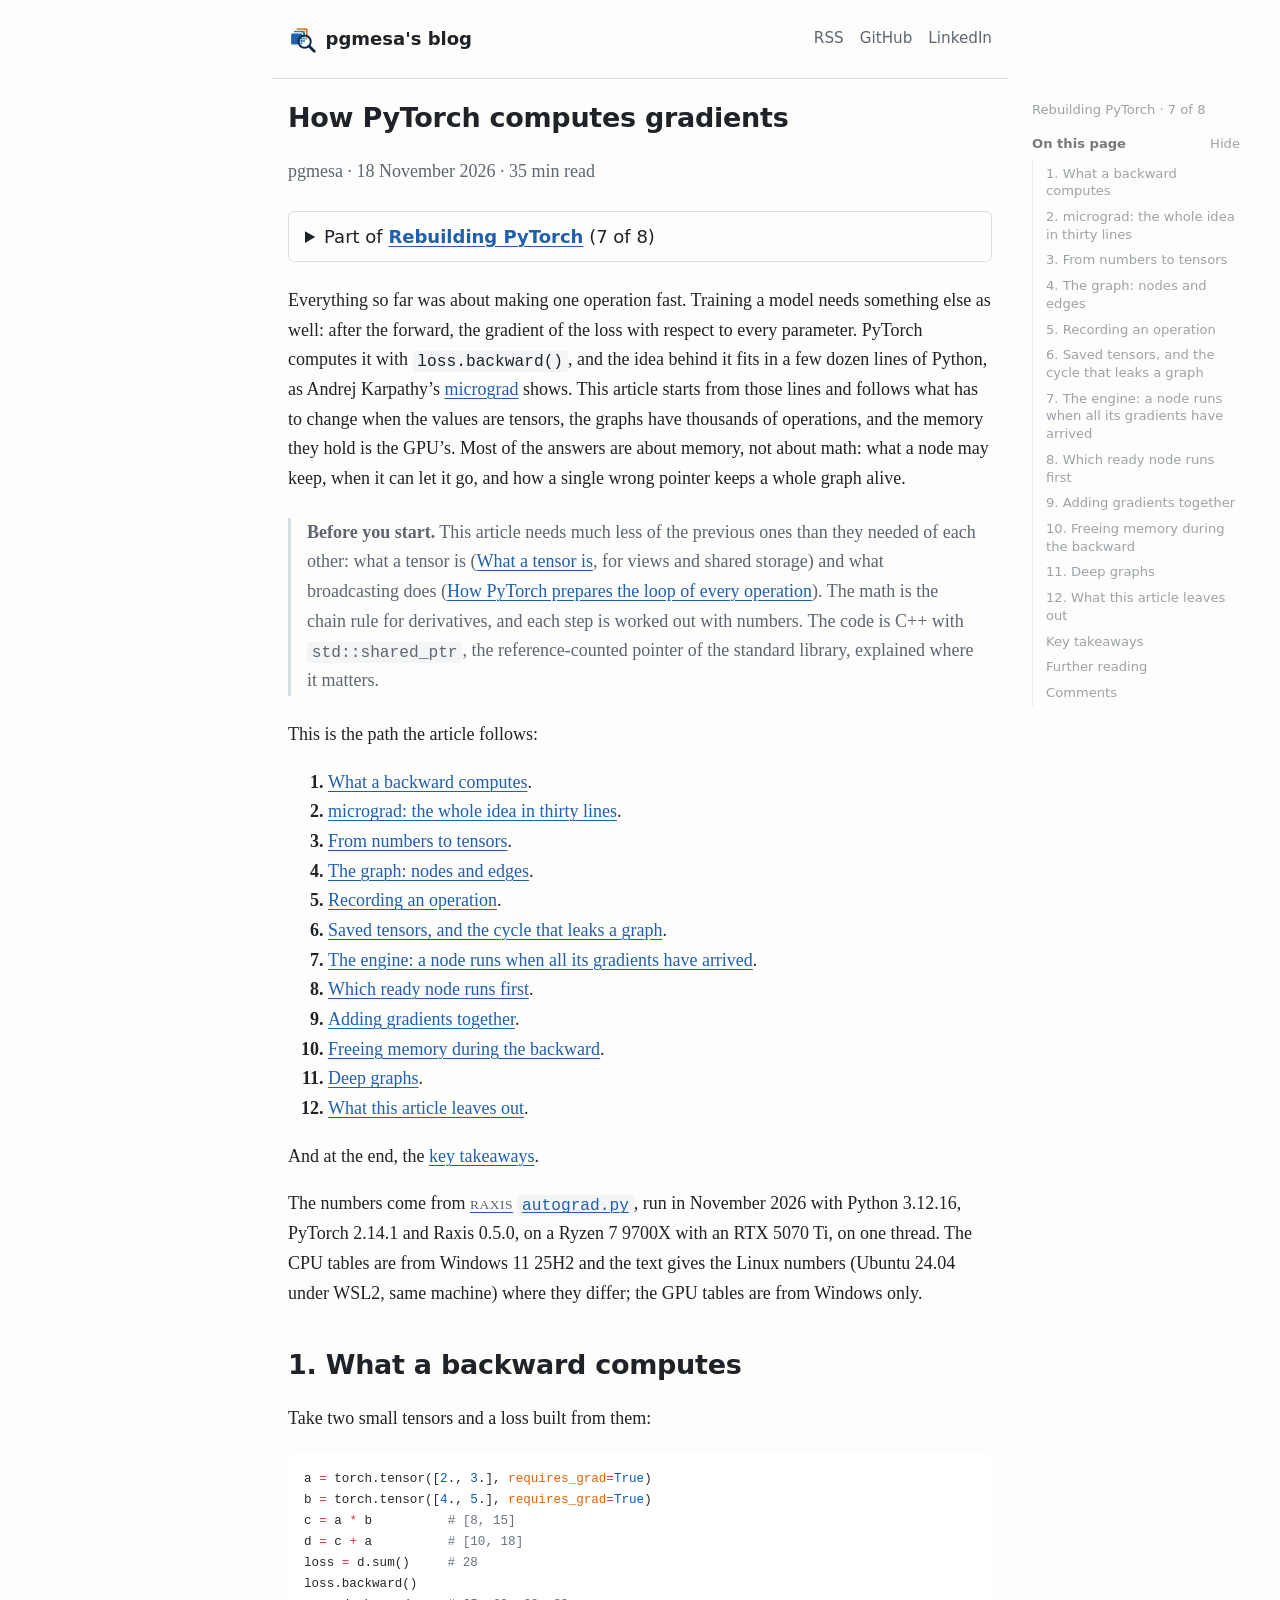
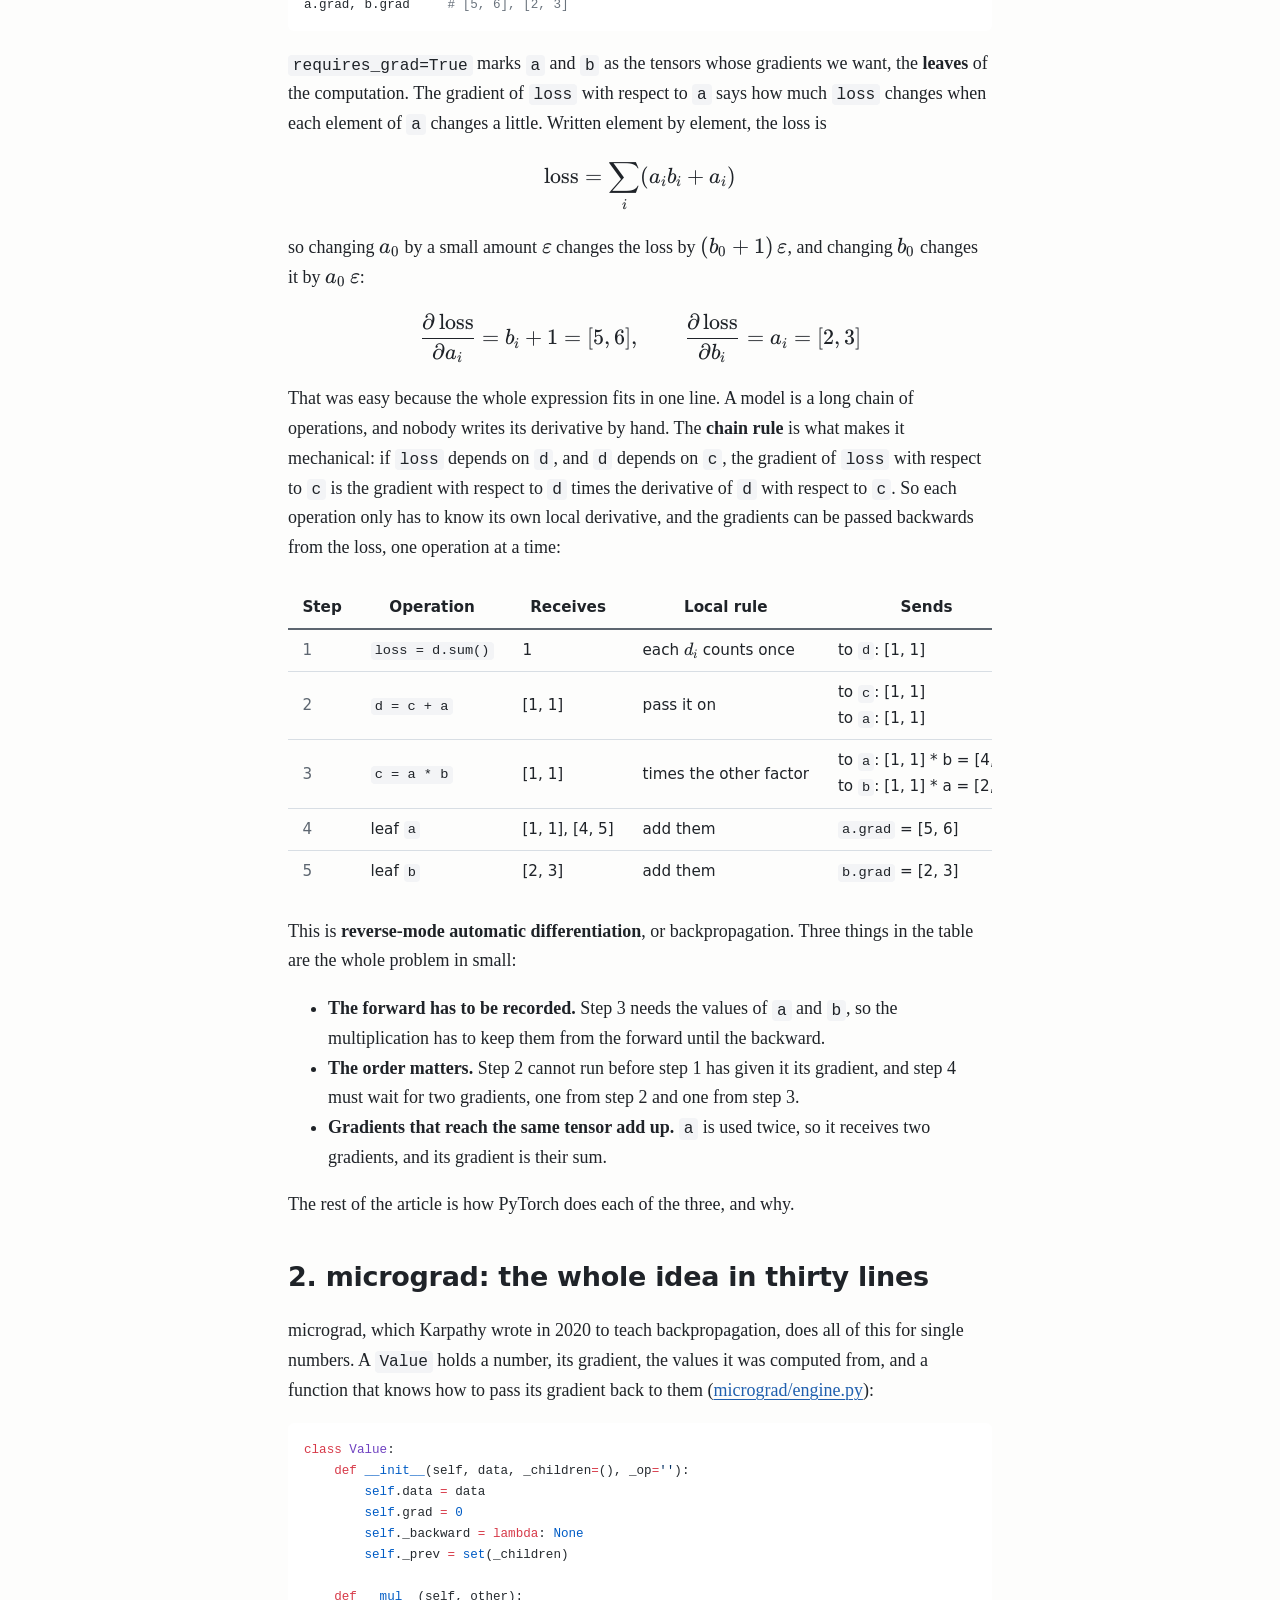
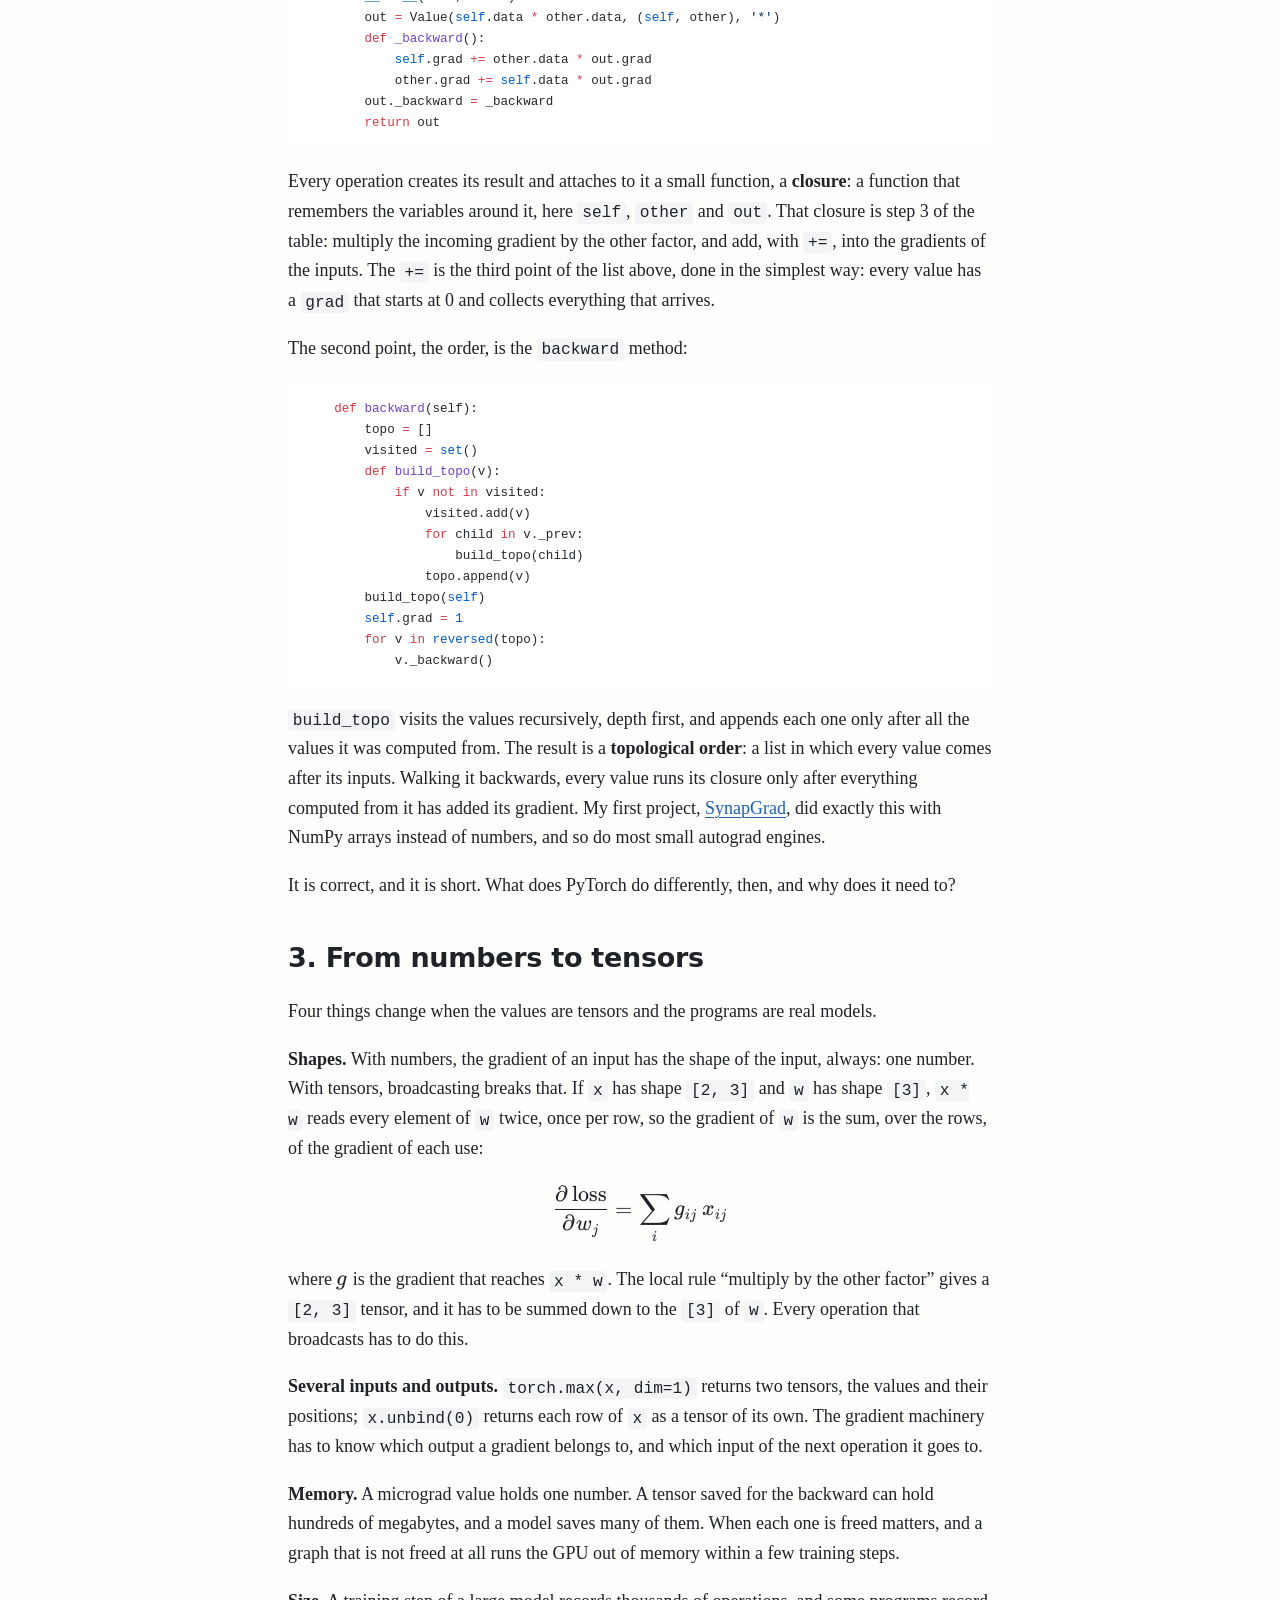
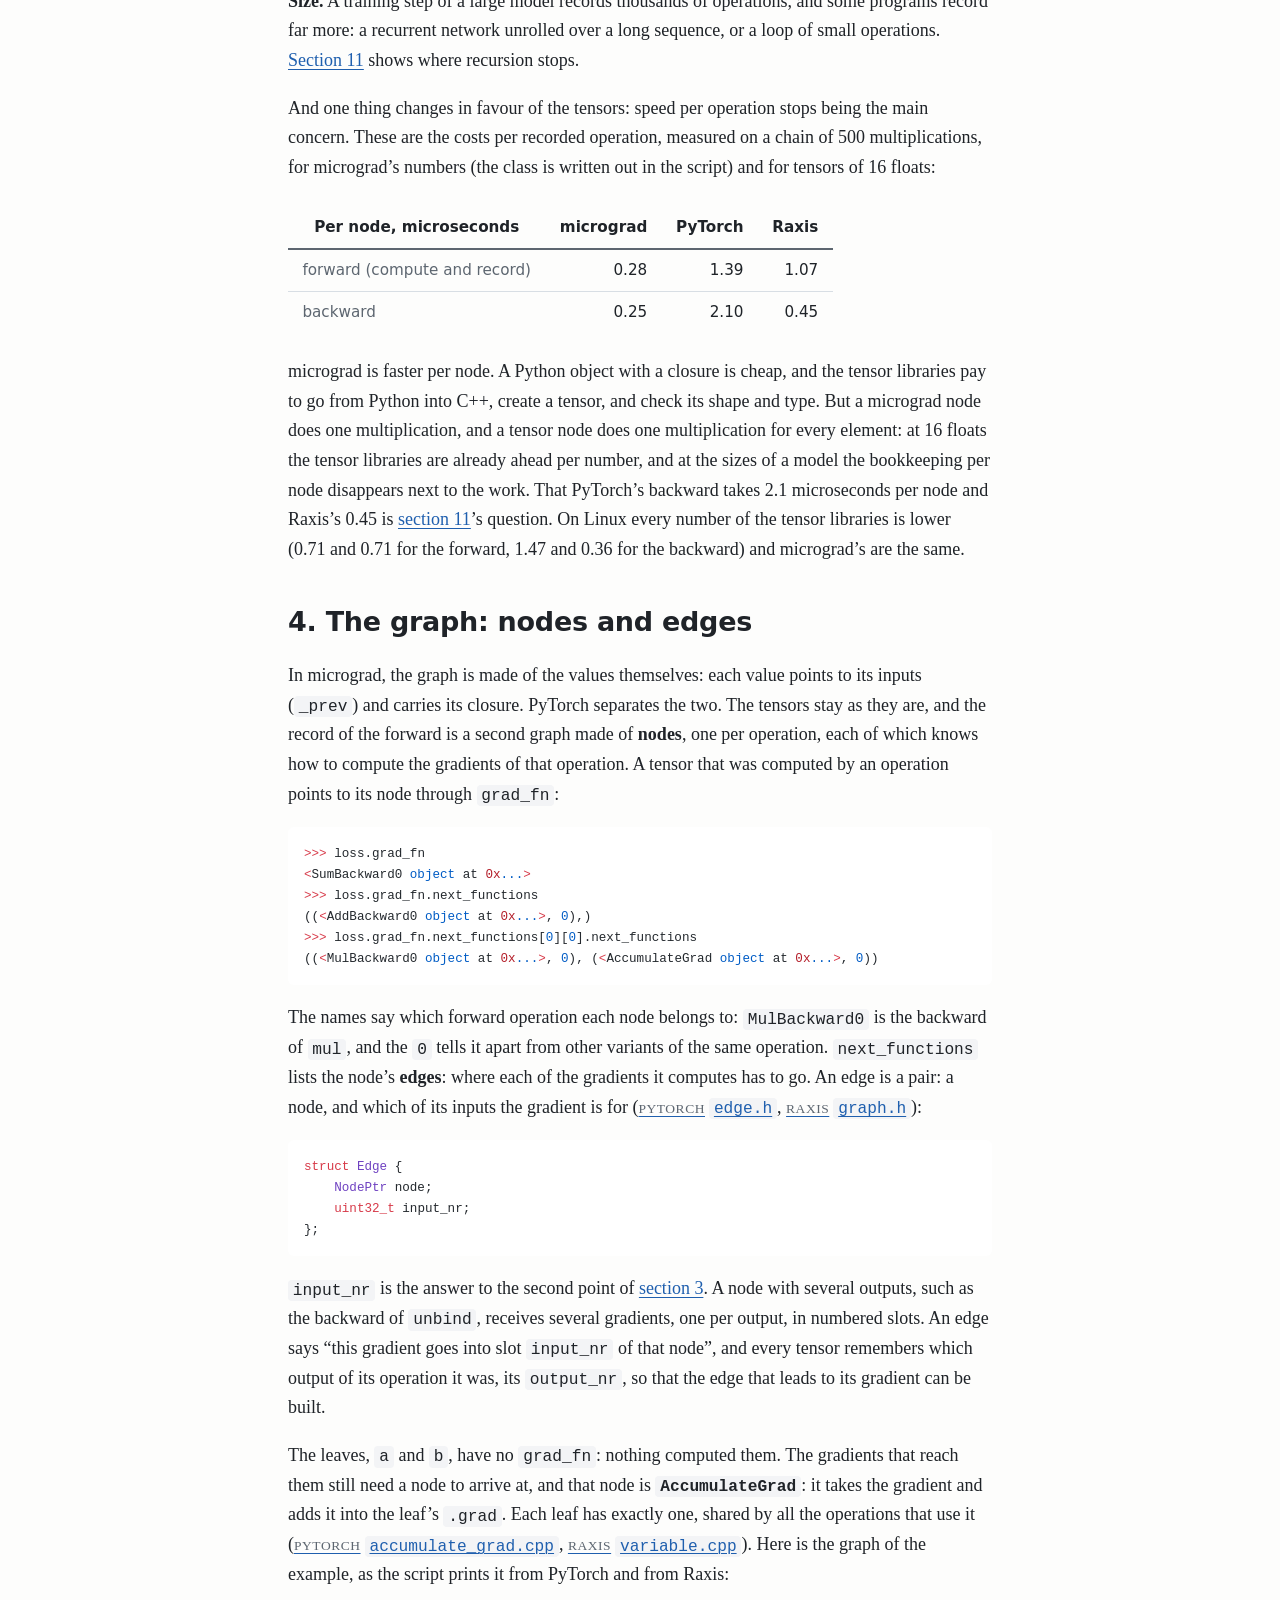
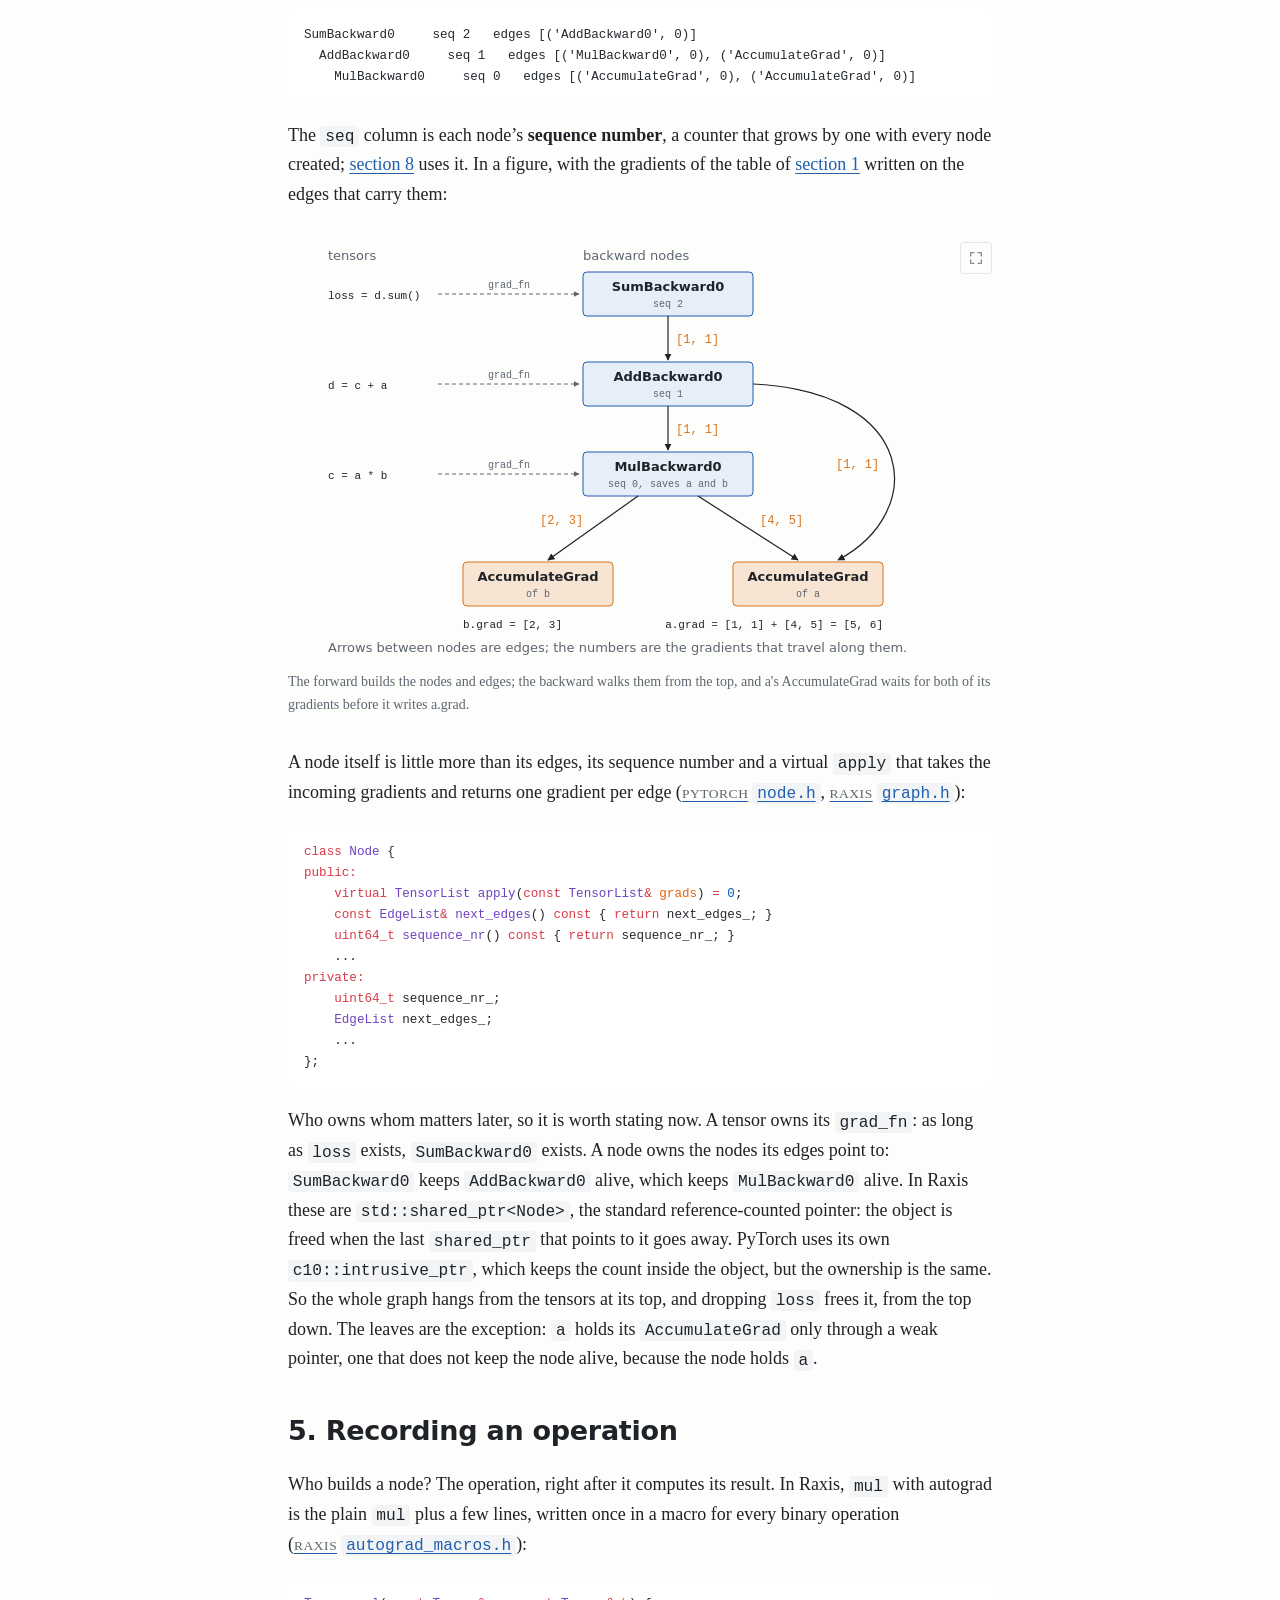
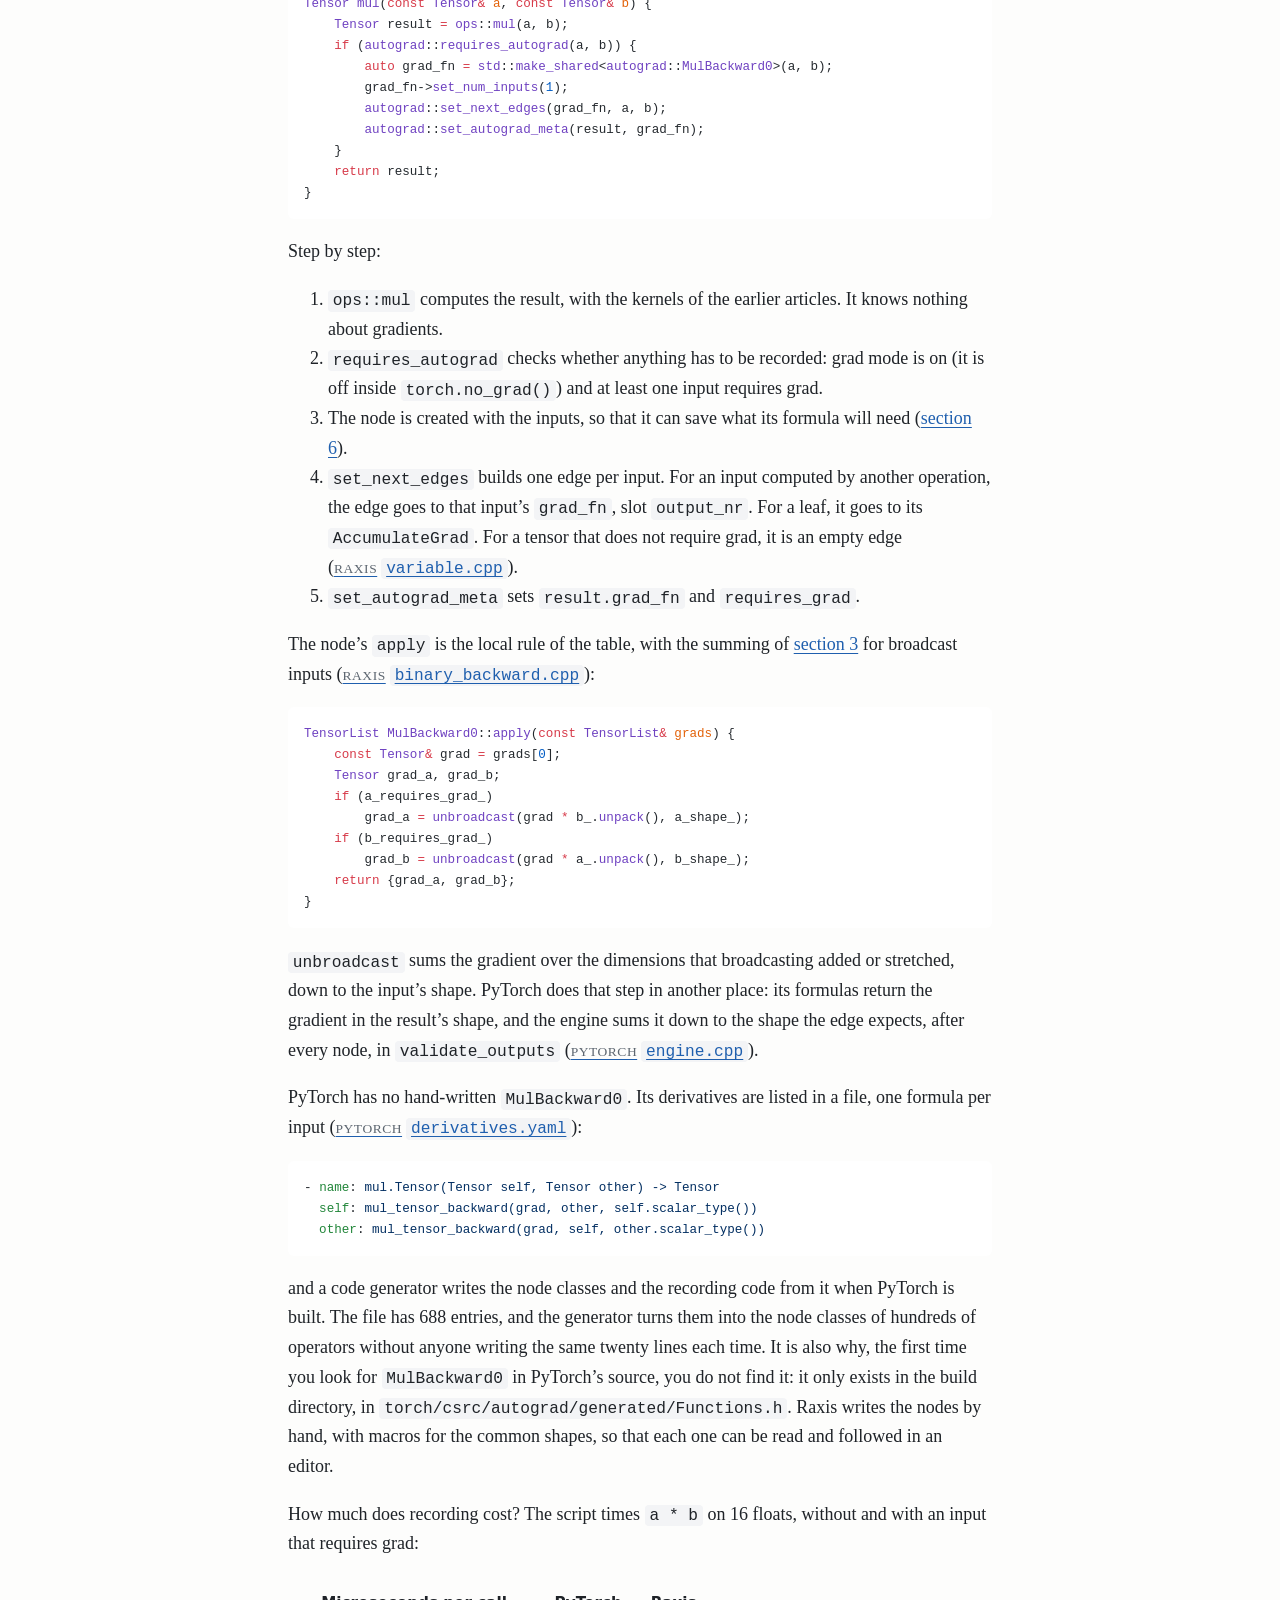
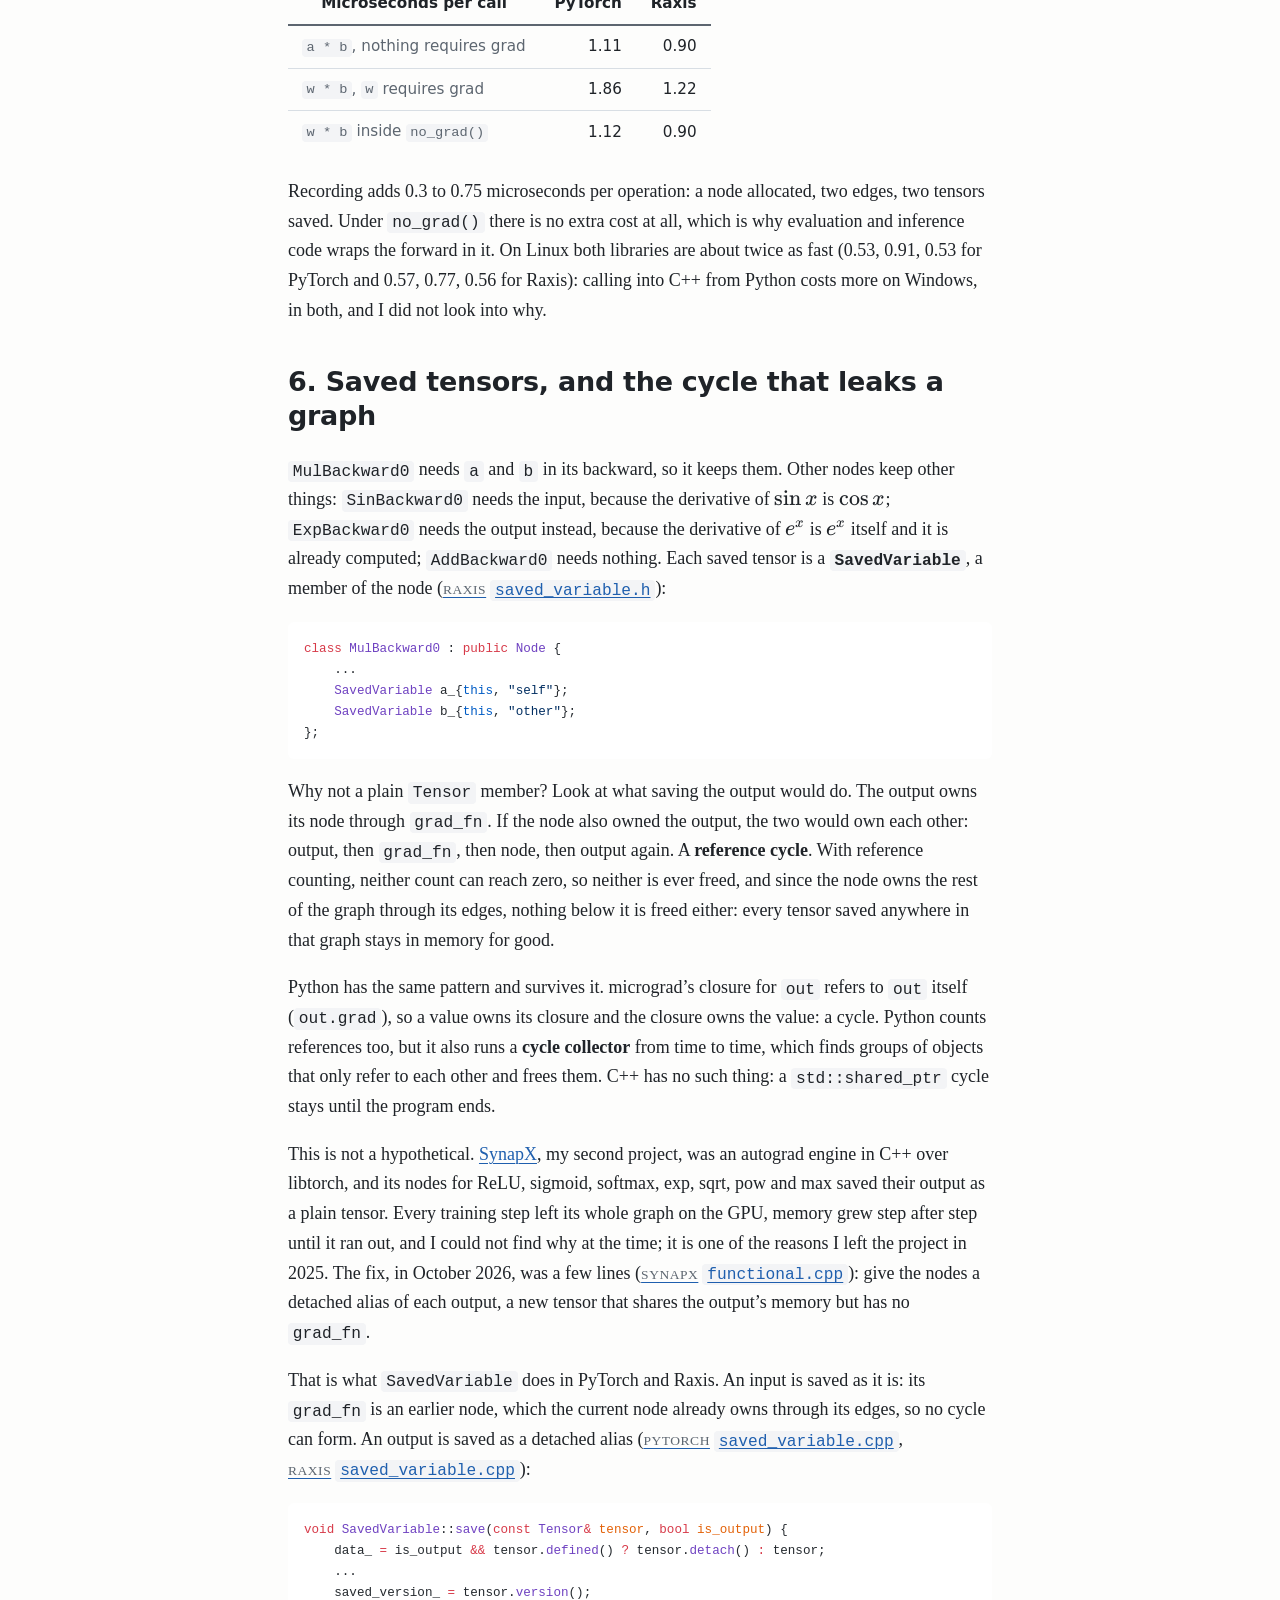
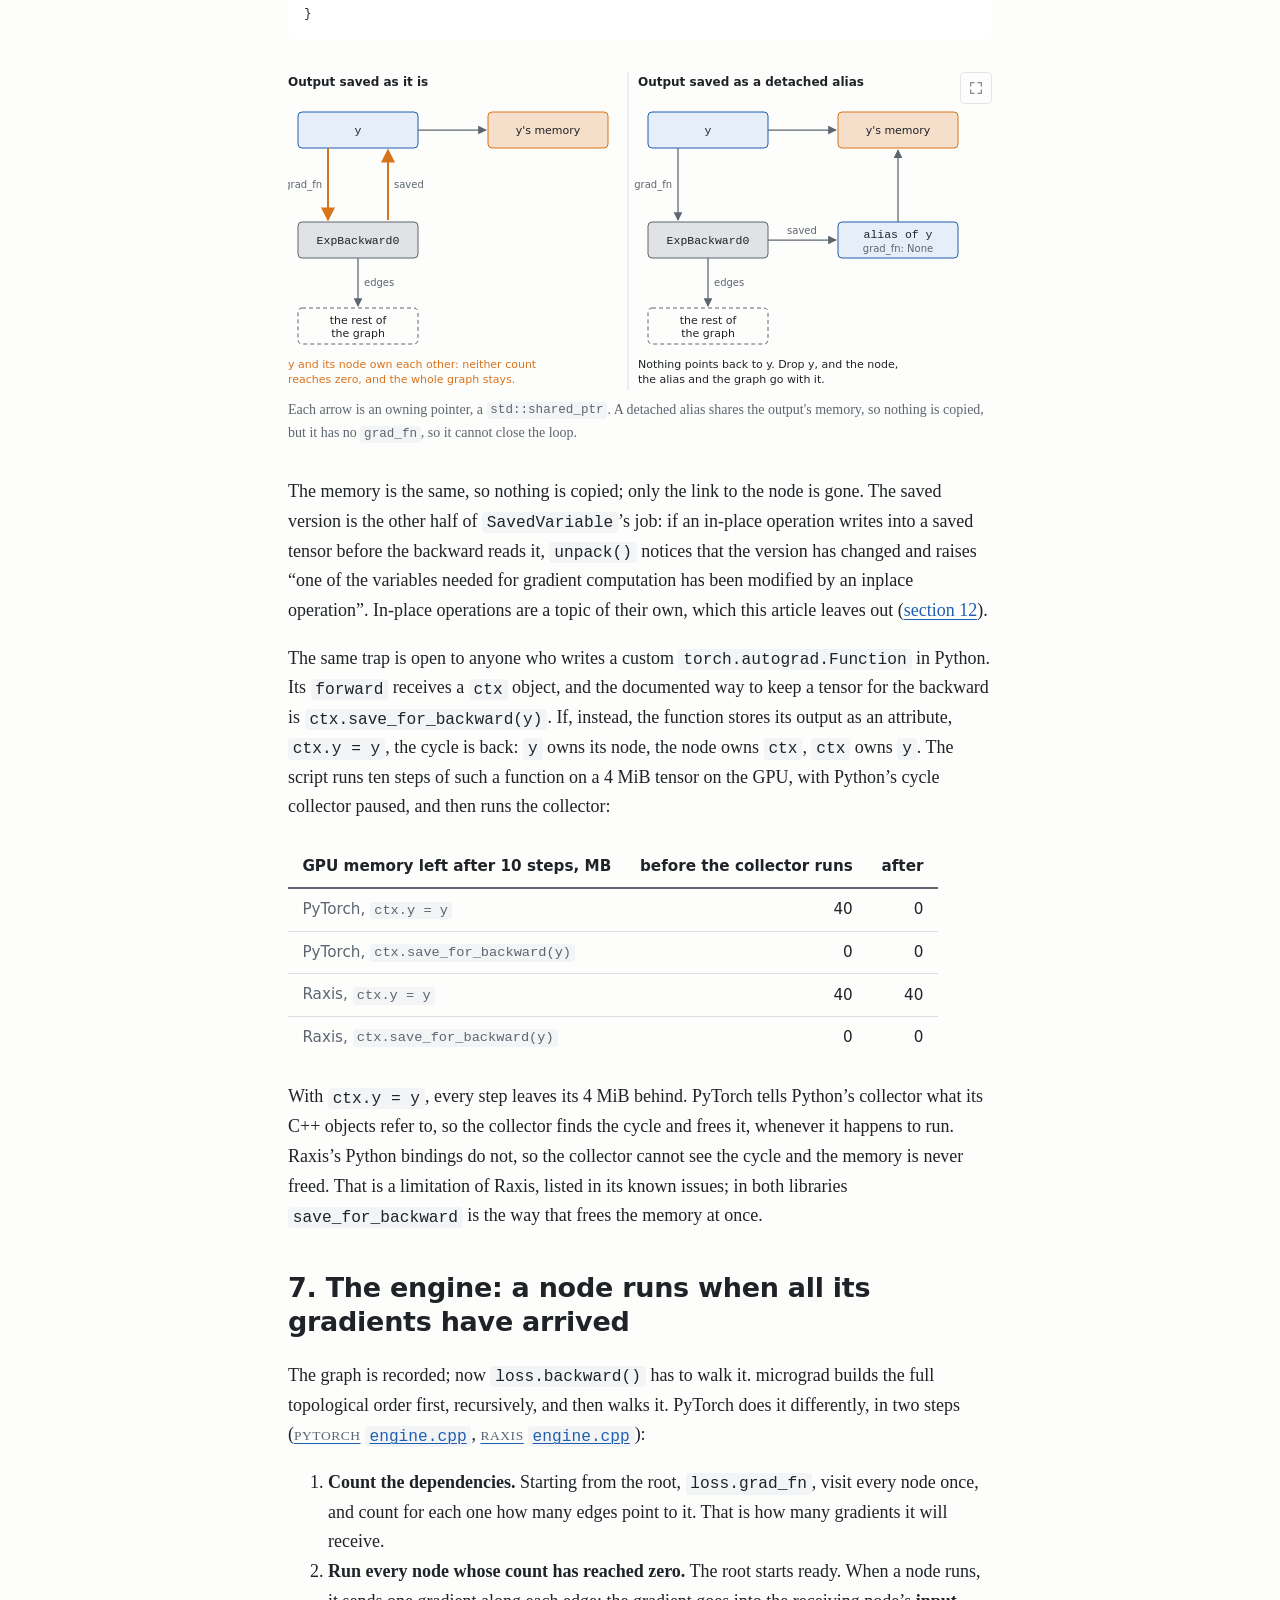
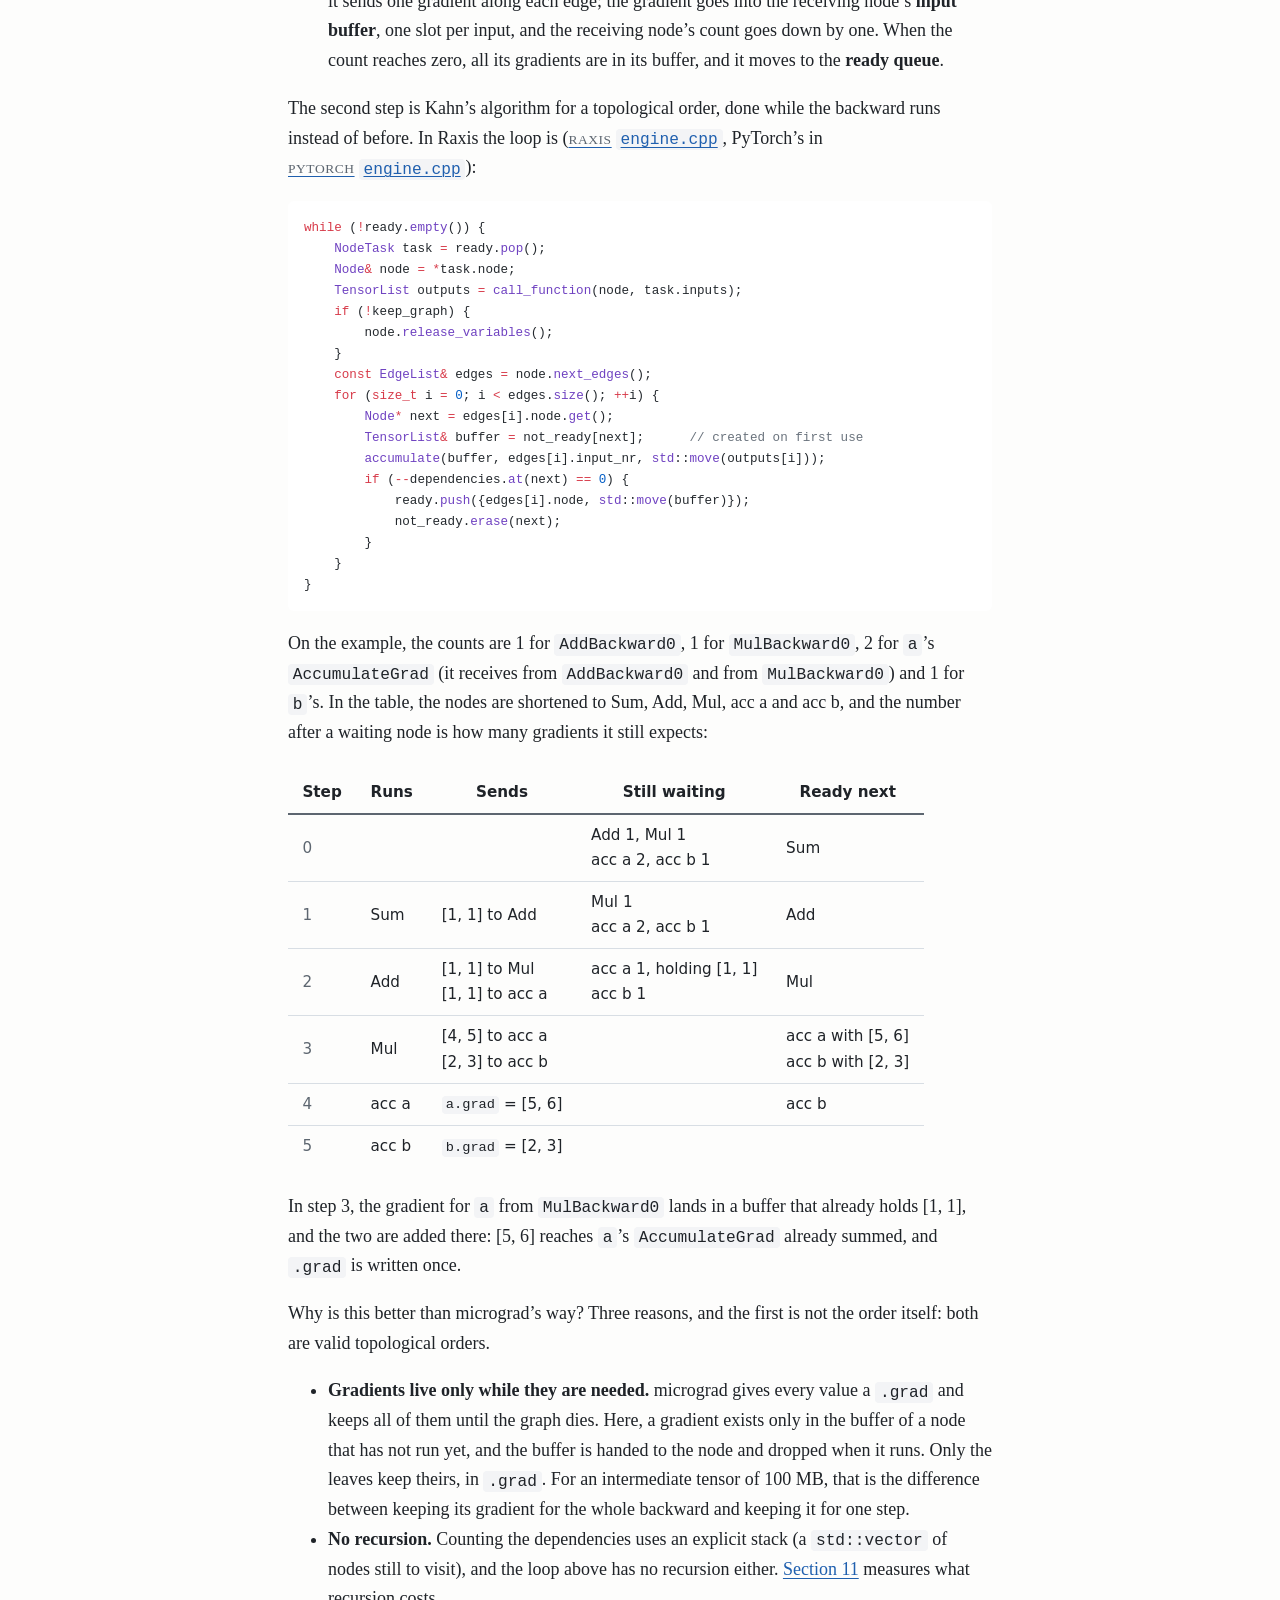
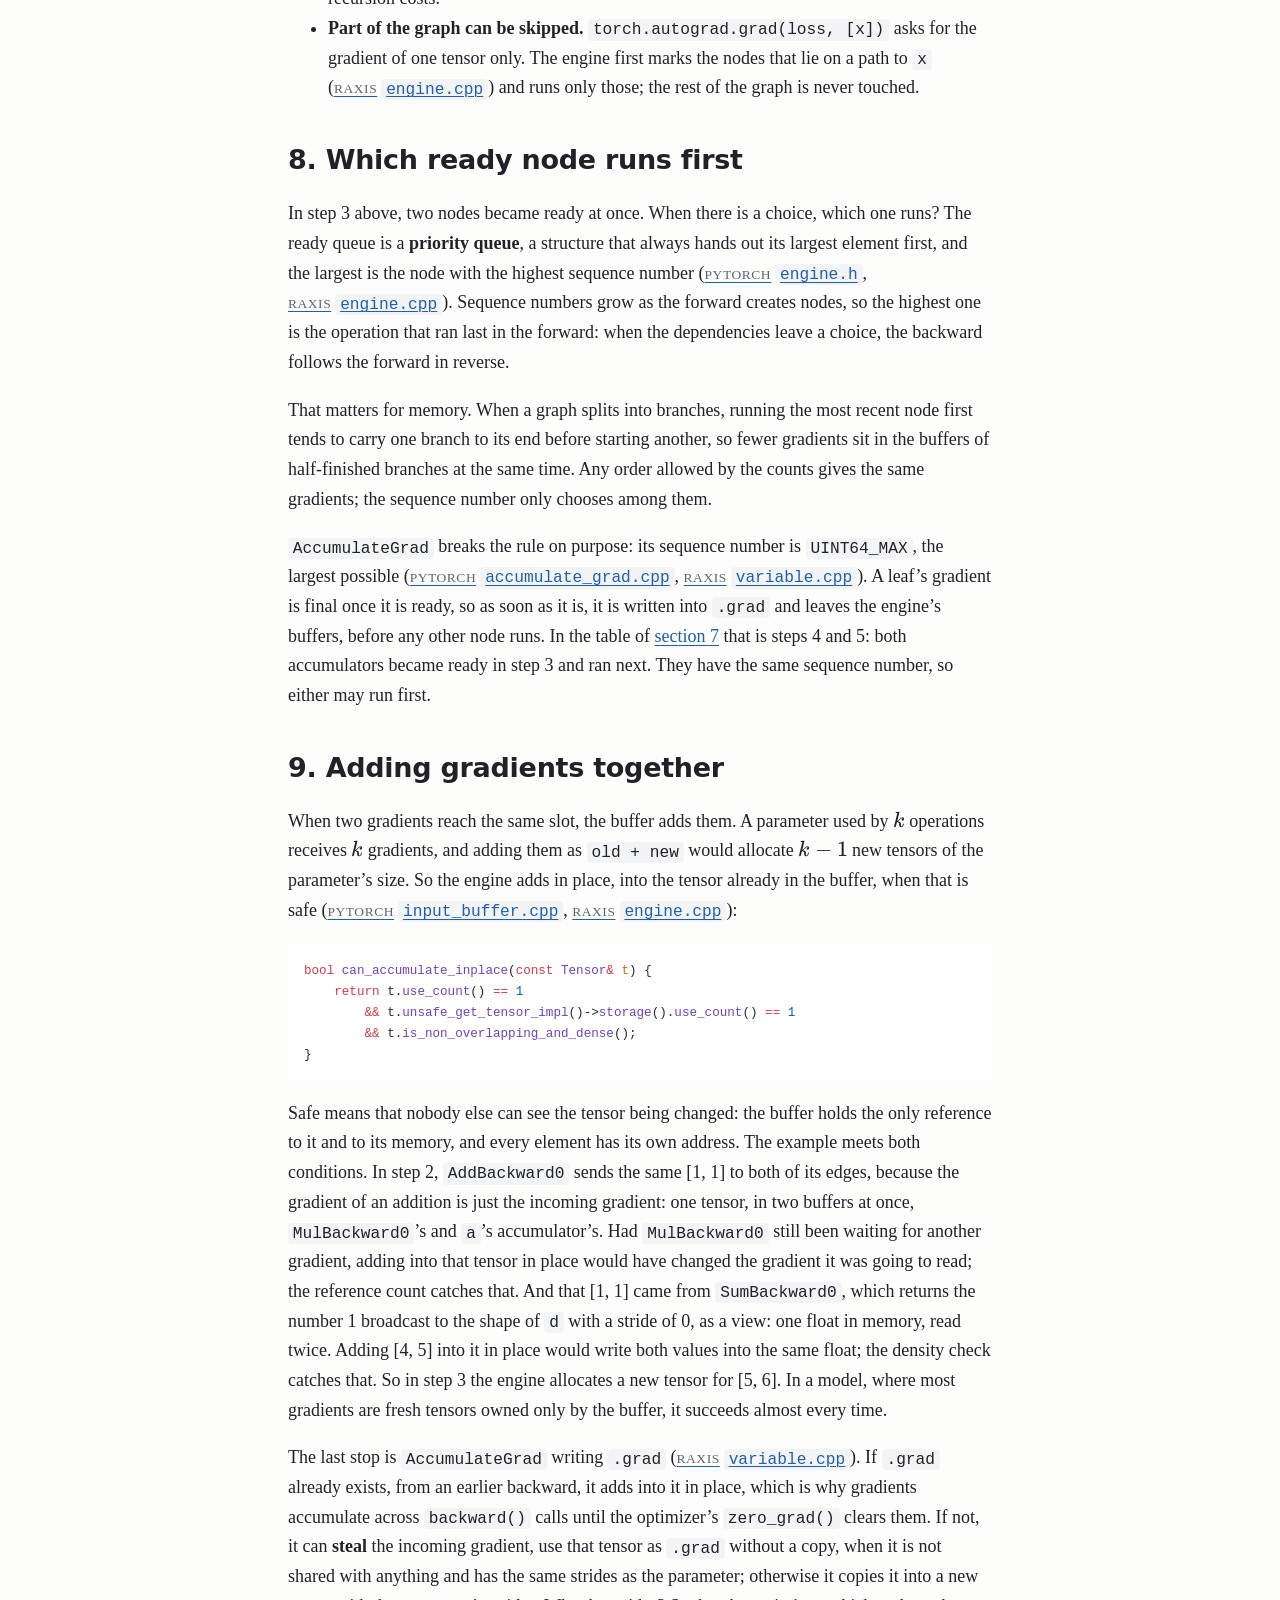
==== commit 51e670a5: "chore(deploy): pgmesa/blog@72deea1" ====
--- a/posts/autograd/index.html
+++ b/posts/autograd/index.html
@@ -1,6 +1,6 @@
-<!DOCTYPE html><html lang="en" data-astro-cid-z4jru4n3><head><meta charset="utf-8"><meta name="viewport" content="width=device-width, initial-scale=1"><title>How PyTorch computes gradients | pgmesa&#39;s blog</title><meta name="description" content="From micrograd to PyTorch's engine, with nodes and edges, saved tensors, a dependency count instead of a recursive sort, gradients freed as the backward advances, and the reference cycle that leaks a whole graph."><meta name="author" content="Pablo García Mesa"><link rel="canonical" href="https://blog.pgmesa.com/posts/autograd/"><link rel="icon" type="image/svg+xml" href="/favicon.svg"><link rel="alternate" type="application/rss+xml" title="pgmesa's blog" href="/rss.xml"><link rel="sitemap" href="/sitemap-index.xml"><meta property="og:type" content="article"><meta property="og:title" content="How PyTorch computes gradients"><meta property="og:description" content="From micrograd to PyTorch's engine, with nodes and edges, saved tensors, a dependency count instead of a recursive sort, gradients freed as the backward advances, and the reference cycle that leaks a whole graph."><meta property="og:url" content="https://blog.pgmesa.com/posts/autograd/"><meta property="og:site_name" content="pgmesa's blog"><meta property="article:published_time" content="2026-11-18T00:00:00.000Z"><meta property="article:modified_time" content="2026-11-18T00:00:00.000Z"><meta property="article:tag" content="pytorch"><meta property="article:tag" content="autograd"><meta property="og:image" content="https://blog.pgmesa.com/og/posts/autograd.png"><meta property="og:image:type" content="image/png"><meta property="og:image:width" content="1200"><meta property="og:image:height" content="630"><meta property="og:image:alt" content="How PyTorch computes gradients"><meta name="twitter:card" content="summary_large_image"><script type="application/ld+json">{"@context":"https://schema.org","@type":"BlogPosting","headline":"How PyTorch computes gradients","description":"From micrograd to PyTorch's engine, with nodes and edges, saved tensors, a dependency count instead of a recursive sort, gradients freed as the backward advances, and the reference cycle that leaks a whole graph.","url":"https://blog.pgmesa.com/posts/autograd/","mainEntityOfPage":"https://blog.pgmesa.com/posts/autograd/","author":{"@type":"Person","name":"Pablo García Mesa","url":"https://github.com/pgmesa"},"datePublished":"2026-11-18T00:00:00.000Z","dateModified":"2026-11-18T00:00:00.000Z","keywords":"pytorch, autograd"}</script><script type="module" src="https://static.cloudflareinsights.com/beacon.min.js" data-cf-beacon="{&quot;token&quot;:&quot;956bb0ad972944c48d0de3df881b57fa&quot;}"></script><link rel="stylesheet" href="/_astro/_..CkAVCZT_.css"><link rel="stylesheet" href="/_astro/BaseLayout.BDGeZDxW.css"><style>.src[data-astro-cid-3c55tpoi]{white-space:nowrap}.src[data-astro-cid-3c55tpoi] code[data-astro-cid-3c55tpoi]{white-space:normal}.src-repo[data-astro-cid-3c55tpoi]{text-transform:uppercase;letter-spacing:.04em;color:var(--muted);margin-right:.3em;font-size:.75em}
+<!DOCTYPE html><html lang="en" data-astro-cid-z4jru4n3><head><meta charset="utf-8"><meta name="viewport" content="width=device-width, initial-scale=1"><title>How PyTorch computes gradients | pgmesa&#39;s blog</title><meta name="description" content="From micrograd to PyTorch's engine, with nodes and edges, saved tensors, a dependency count instead of a recursive sort, gradients freed as the backward advances, and the reference cycle that leaks a whole graph."><meta name="author" content="Pablo García Mesa"><link rel="canonical" href="https://blog.pgmesa.com/posts/autograd/"><link rel="icon" type="image/svg+xml" href="/favicon.svg"><link rel="alternate" type="application/rss+xml" title="pgmesa's blog" href="/rss.xml"><link rel="sitemap" href="/sitemap-index.xml"><meta property="og:type" content="article"><meta property="og:title" content="How PyTorch computes gradients"><meta property="og:description" content="From micrograd to PyTorch's engine, with nodes and edges, saved tensors, a dependency count instead of a recursive sort, gradients freed as the backward advances, and the reference cycle that leaks a whole graph."><meta property="og:url" content="https://blog.pgmesa.com/posts/autograd/"><meta property="og:site_name" content="pgmesa's blog"><meta property="article:published_time" content="2026-11-18T00:00:00.000Z"><meta property="article:modified_time" content="2026-11-18T00:00:00.000Z"><meta property="article:tag" content="pytorch"><meta property="article:tag" content="autograd"><meta property="og:image" content="https://blog.pgmesa.com/og/posts/autograd.png"><meta property="og:image:type" content="image/png"><meta property="og:image:width" content="1200"><meta property="og:image:height" content="630"><meta property="og:image:alt" content="How PyTorch computes gradients"><meta name="twitter:card" content="summary_large_image"><script type="application/ld+json">{"@context":"https://schema.org","@type":"BlogPosting","headline":"How PyTorch computes gradients","description":"From micrograd to PyTorch's engine, with nodes and edges, saved tensors, a dependency count instead of a recursive sort, gradients freed as the backward advances, and the reference cycle that leaks a whole graph.","url":"https://blog.pgmesa.com/posts/autograd/","mainEntityOfPage":"https://blog.pgmesa.com/posts/autograd/","author":{"@type":"Person","name":"Pablo García Mesa","url":"https://github.com/pgmesa"},"datePublished":"2026-11-18T00:00:00.000Z","dateModified":"2026-11-18T00:00:00.000Z","keywords":"pytorch, autograd"}</script><script type="module" src="https://static.cloudflareinsights.com/beacon.min.js" data-cf-beacon="{&quot;token&quot;:&quot;956bb0ad972944c48d0de3df881b57fa&quot;}"></script><link rel="stylesheet" href="/_astro/_..CZHG1gc1.css"><link rel="stylesheet" href="/_astro/BaseLayout.BDGeZDxW.css"><style>.src[data-astro-cid-3c55tpoi]{white-space:nowrap}.src[data-astro-cid-3c55tpoi] code[data-astro-cid-3c55tpoi]{white-space:normal}.src-repo[data-astro-cid-3c55tpoi]{text-transform:uppercase;letter-spacing:.04em;color:var(--muted);margin-right:.3em;font-size:.75em}
 </style><style>.autograd-graph[data-astro-cid-g2aeoywe]{margin:2rem 0}svg[data-astro-cid-g2aeoywe]{width:100%;max-width:680px;height:auto;display:block}text[data-astro-cid-g2aeoywe]{fill:var(--fg);font-family:var(--font-ui);font-size:13px}.label[data-astro-cid-g2aeoywe]{font-weight:700}.note[data-astro-cid-g2aeoywe]{fill:var(--muted)}.warm[data-astro-cid-g2aeoywe]{fill:var(--warm);font-family:var(--font-mono);font-size:12px}.small[data-astro-cid-g2aeoywe]{font-family:var(--font-mono);font-size:11px}.tiny[data-astro-cid-g2aeoywe]{font-family:var(--font-mono);fill:var(--muted);font-size:10px}.node[data-astro-cid-g2aeoywe]{fill:var(--accent-soft);stroke:var(--accent);stroke-width:1px}.leaf[data-astro-cid-g2aeoywe]{fill:color-mix(in srgb, var(--warm) 18%, var(--bg));stroke:var(--warm);stroke-width:1px}.edge[data-astro-cid-g2aeoywe]{fill:none;stroke:var(--fg);stroke-width:1.2px}.dashed[data-astro-cid-g2aeoywe]{stroke:var(--muted);stroke-width:1px;stroke-dasharray:4 3}.head[data-astro-cid-g2aeoywe]{fill:var(--fg)}.head-muted[data-astro-cid-g2aeoywe]{fill:var(--muted)}figcaption[data-astro-cid-g2aeoywe]{color:var(--muted);margin-top:.5rem;font-size:.875rem}.saved-cycle[data-astro-cid-g4ecydtn]{margin:2rem 0}svg[data-astro-cid-g4ecydtn]{width:100%;max-width:682px;height:auto;display:block}text[data-astro-cid-g4ecydtn]{fill:var(--fg);font-family:var(--font-ui);font-size:12px}.label[data-astro-cid-g4ecydtn]{font-weight:700}.small[data-astro-cid-g4ecydtn]{font-size:11px}.tiny[data-astro-cid-g4ecydtn]{fill:var(--muted);font-size:10px}.mono[data-astro-cid-g4ecydtn]{font-family:var(--font-mono);font-size:11.5px}.warm[data-astro-cid-g4ecydtn]{fill:var(--warm)}.tensor[data-astro-cid-g4ecydtn]{fill:var(--accent-soft);stroke:var(--accent)}.node[data-astro-cid-g4ecydtn]{fill:color-mix(in srgb, var(--muted) 18%, var(--bg));stroke:var(--muted)}.memory[data-astro-cid-g4ecydtn]{fill:color-mix(in srgb, var(--warm) 22%, var(--bg));stroke:var(--warm)}.rest[data-astro-cid-g4ecydtn]{fill:none;stroke:var(--muted);stroke-dasharray:4 3}.own[data-astro-cid-g4ecydtn]{stroke:var(--muted);stroke-width:1.25px}.cycle[data-astro-cid-g4ecydtn]{stroke:var(--warm);stroke-width:2px}.head[data-astro-cid-g4ecydtn]{fill:var(--muted)}.head-warm[data-astro-cid-g4ecydtn]{fill:var(--warm)}.sep[data-astro-cid-g4ecydtn]{stroke:var(--border)}figcaption[data-astro-cid-g4ecydtn]{color:var(--muted);margin-top:.5rem;font-size:.875rem}
-</style></head><body data-astro-cid-z4jru4n3><header class="container site-header" data-astro-cid-z4jru4n3><a class="site-title" href="/" data-astro-cid-z4jru4n3><svg class="logo" viewBox="0 0 32 32" aria-hidden="true" data-astro-cid-f7espo7c><clipPath id="logo-lens" data-astro-cid-f7espo7c><circle cx="19" cy="19" r="7" data-astro-cid-f7espo7c></circle></clipPath><rect x="9" y="3" width="14" height="14" rx="2" class="layer back" data-astro-cid-f7espo7c></rect><rect x="6" y="6" width="14" height="14" rx="2" class="layer middle" data-astro-cid-f7espo7c></rect><rect x="3" y="9" width="14" height="14" rx="2" class="layer front" data-astro-cid-f7espo7c></rect><circle cx="19" cy="19" r="7" class="lens-bg" data-astro-cid-f7espo7c></circle><g clip-path="url(#logo-lens)" data-astro-cid-f7espo7c><rect x="11.8" y="11.8" width="2.1" height="2.1" rx="0.4" class="front" data-astro-cid-f7espo7c></rect><rect x="14.5" y="11.8" width="2.1" height="2.1" rx="0.4" class="front" data-astro-cid-f7espo7c></rect><rect x="17.2" y="11.8" width="2.1" height="2.1" rx="0.4" class="middle" data-astro-cid-f7espo7c></rect><rect x="19.9" y="11.8" width="2.1" height="2.1" rx="0.4" class="back" data-astro-cid-f7espo7c></rect><rect x="11.8" y="14.5" width="2.1" height="2.1" rx="0.4" class="front" data-astro-cid-f7espo7c></rect><rect x="14.5" y="14.5" width="2.1" height="2.1" rx="0.4" class="front" data-astro-cid-f7espo7c></rect><rect x="17.2" y="14.5" width="2.1" height="2.1" rx="0.4" class="middle" data-astro-cid-f7espo7c></rect><rect x="19.9" y="14.5" width="2.1" height="2.1" rx="0.4" class="back" data-astro-cid-f7espo7c></rect><rect x="11.8" y="17.2" width="2.1" height="2.1" rx="0.4" class="front" data-astro-cid-f7espo7c></rect><rect x="14.5" y="17.2" width="2.1" height="2.1" rx="0.4" class="front" data-astro-cid-f7espo7c></rect><rect x="17.2" y="17.2" width="2.1" height="2.1" rx="0.4" class="middle" data-astro-cid-f7espo7c></rect><rect x="11.8" y="19.9" width="2.1" height="2.1" rx="0.4" class="front" data-astro-cid-f7espo7c></rect><rect x="14.5" y="19.9" width="2.1" height="2.1" rx="0.4" class="front" data-astro-cid-f7espo7c></rect></g><circle cx="19" cy="19" r="7" class="glass" data-astro-cid-f7espo7c></circle><line x1="24" y1="24" x2="30" y2="30" class="handle" data-astro-cid-f7espo7c></line></svg>pgmesa&#39;s blog</a><nav data-astro-cid-z4jru4n3><a href="/rss.xml" data-astro-cid-z4jru4n3>RSS</a><a href="https://github.com/pgmesa" data-astro-cid-z4jru4n3>GitHub</a><a href="https://www.linkedin.com/in/pgmesa/" data-astro-cid-z4jru4n3>LinkedIn</a></nav></header><main class="container" data-astro-cid-z4jru4n3><article data-astro-cid-ssdmjifj><header data-astro-cid-ssdmjifj><h1 data-astro-cid-ssdmjifj>How PyTorch computes gradients</h1><p class="muted" data-astro-cid-ssdmjifj>pgmesa &middot; <time datetime="2026-11-18T00:00:00.000Z" data-astro-cid-ssdmjifj>18 November 2026</time> &middot; 35 min read</p></header><div class="page-toc" data-astro-cid-lifsiwye><aside class="toc-side" aria-label="On this page" data-astro-cid-lifsiwye><nav data-astro-cid-lifsiwye><a class="toc-series" href="/series/rebuilding-pytorch/" data-astro-cid-lifsiwye>Rebuilding PyTorch · 7 of 8</a><div class="toc-head" data-astro-cid-lifsiwye><p class="toc-title" data-astro-cid-lifsiwye>On this page</p><button type="button" class="toc-hide" aria-expanded="true" data-astro-cid-lifsiwye>Hide</button></div><ol class="toc-list" data-astro-cid-lifsiwye><li data-astro-cid-lifsiwye><a href="#1-what-a-backward-computes" data-astro-cid-lifsiwye>1. What a backward computes</a></li><li data-astro-cid-lifsiwye><a href="#2-micrograd-the-whole-idea-in-thirty-lines" data-astro-cid-lifsiwye>2. micrograd: the whole idea in thirty lines</a></li><li data-astro-cid-lifsiwye><a href="#3-from-numbers-to-tensors" data-astro-cid-lifsiwye>3. From numbers to tensors</a></li><li data-astro-cid-lifsiwye><a href="#4-the-graph-nodes-and-edges" data-astro-cid-lifsiwye>4. The graph: nodes and edges</a></li><li data-astro-cid-lifsiwye><a href="#5-recording-an-operation" data-astro-cid-lifsiwye>5. Recording an operation</a></li><li data-astro-cid-lifsiwye><a href="#6-saved-tensors-and-the-cycle-that-leaks-a-graph" data-astro-cid-lifsiwye>6. Saved tensors, and the cycle that leaks a graph</a></li><li data-astro-cid-lifsiwye><a href="#7-the-engine-a-node-runs-when-all-its-gradients-have-arrived" data-astro-cid-lifsiwye>7. The engine: a node runs when all its gradients have arrived</a></li><li data-astro-cid-lifsiwye><a href="#8-which-ready-node-runs-first" data-astro-cid-lifsiwye>8. Which ready node runs first</a></li><li data-astro-cid-lifsiwye><a href="#9-adding-gradients-together" data-astro-cid-lifsiwye>9. Adding gradients together</a></li><li data-astro-cid-lifsiwye><a href="#10-freeing-memory-during-the-backward" data-astro-cid-lifsiwye>10. Freeing memory during the backward</a></li><li data-astro-cid-lifsiwye><a href="#11-deep-graphs" data-astro-cid-lifsiwye>11. Deep graphs</a></li><li data-astro-cid-lifsiwye><a href="#12-what-this-article-leaves-out" data-astro-cid-lifsiwye>12. What this article leaves out</a></li><li data-astro-cid-lifsiwye><a href="#key-takeaways" data-astro-cid-lifsiwye>Key takeaways</a></li><li data-astro-cid-lifsiwye><a href="#further-reading" data-astro-cid-lifsiwye>Further reading</a></li></ol></nav></aside><script>
+</style></head><body data-astro-cid-z4jru4n3><header class="container site-header" data-astro-cid-z4jru4n3><a class="site-title" href="/" data-astro-cid-z4jru4n3><svg class="logo" viewBox="0 0 32 32" aria-hidden="true" data-astro-cid-f7espo7c><clipPath id="logo-lens" data-astro-cid-f7espo7c><circle cx="19" cy="19" r="7" data-astro-cid-f7espo7c></circle></clipPath><rect x="9" y="3" width="14" height="14" rx="2" class="layer back" data-astro-cid-f7espo7c></rect><rect x="6" y="6" width="14" height="14" rx="2" class="layer middle" data-astro-cid-f7espo7c></rect><rect x="3" y="9" width="14" height="14" rx="2" class="layer front" data-astro-cid-f7espo7c></rect><circle cx="19" cy="19" r="7" class="lens-bg" data-astro-cid-f7espo7c></circle><g clip-path="url(#logo-lens)" data-astro-cid-f7espo7c><rect x="11.8" y="11.8" width="2.1" height="2.1" rx="0.4" class="front" data-astro-cid-f7espo7c></rect><rect x="14.5" y="11.8" width="2.1" height="2.1" rx="0.4" class="front" data-astro-cid-f7espo7c></rect><rect x="17.2" y="11.8" width="2.1" height="2.1" rx="0.4" class="middle" data-astro-cid-f7espo7c></rect><rect x="19.9" y="11.8" width="2.1" height="2.1" rx="0.4" class="back" data-astro-cid-f7espo7c></rect><rect x="11.8" y="14.5" width="2.1" height="2.1" rx="0.4" class="front" data-astro-cid-f7espo7c></rect><rect x="14.5" y="14.5" width="2.1" height="2.1" rx="0.4" class="front" data-astro-cid-f7espo7c></rect><rect x="17.2" y="14.5" width="2.1" height="2.1" rx="0.4" class="middle" data-astro-cid-f7espo7c></rect><rect x="19.9" y="14.5" width="2.1" height="2.1" rx="0.4" class="back" data-astro-cid-f7espo7c></rect><rect x="11.8" y="17.2" width="2.1" height="2.1" rx="0.4" class="front" data-astro-cid-f7espo7c></rect><rect x="14.5" y="17.2" width="2.1" height="2.1" rx="0.4" class="front" data-astro-cid-f7espo7c></rect><rect x="17.2" y="17.2" width="2.1" height="2.1" rx="0.4" class="middle" data-astro-cid-f7espo7c></rect><rect x="11.8" y="19.9" width="2.1" height="2.1" rx="0.4" class="front" data-astro-cid-f7espo7c></rect><rect x="14.5" y="19.9" width="2.1" height="2.1" rx="0.4" class="front" data-astro-cid-f7espo7c></rect></g><circle cx="19" cy="19" r="7" class="glass" data-astro-cid-f7espo7c></circle><line x1="24" y1="24" x2="30" y2="30" class="handle" data-astro-cid-f7espo7c></line></svg>pgmesa&#39;s blog</a><nav data-astro-cid-z4jru4n3><a href="/rss.xml" data-astro-cid-z4jru4n3>RSS</a><a href="https://github.com/pgmesa" data-astro-cid-z4jru4n3>GitHub</a><a href="https://www.linkedin.com/in/pgmesa/" data-astro-cid-z4jru4n3>LinkedIn</a></nav></header><main class="container" data-astro-cid-z4jru4n3><article data-astro-cid-ssdmjifj><header data-astro-cid-ssdmjifj><h1 data-astro-cid-ssdmjifj>How PyTorch computes gradients</h1><p class="muted" data-astro-cid-ssdmjifj>pgmesa &middot; <time datetime="2026-11-18T00:00:00.000Z" data-astro-cid-ssdmjifj>18 November 2026</time> &middot; 35 min read</p></header><div class="page-toc" data-astro-cid-lifsiwye><aside class="toc-side" aria-label="On this page" data-astro-cid-lifsiwye><nav data-astro-cid-lifsiwye><a class="toc-series" href="/series/rebuilding-pytorch/" data-astro-cid-lifsiwye>Rebuilding PyTorch · 7 of 8</a><div class="toc-head" data-astro-cid-lifsiwye><p class="toc-title" data-astro-cid-lifsiwye>On this page</p><button type="button" class="toc-hide" aria-expanded="true" data-astro-cid-lifsiwye>Hide</button></div><ol class="toc-list" data-astro-cid-lifsiwye><li data-astro-cid-lifsiwye><a href="#1-what-a-backward-computes" data-astro-cid-lifsiwye>1. What a backward computes</a></li><li data-astro-cid-lifsiwye><a href="#2-micrograd-the-whole-idea-in-thirty-lines" data-astro-cid-lifsiwye>2. micrograd: the whole idea in thirty lines</a></li><li data-astro-cid-lifsiwye><a href="#3-from-numbers-to-tensors" data-astro-cid-lifsiwye>3. From numbers to tensors</a></li><li data-astro-cid-lifsiwye><a href="#4-the-graph-nodes-and-edges" data-astro-cid-lifsiwye>4. The graph: nodes and edges</a></li><li data-astro-cid-lifsiwye><a href="#5-recording-an-operation" data-astro-cid-lifsiwye>5. Recording an operation</a></li><li data-astro-cid-lifsiwye><a href="#6-saved-tensors-and-the-cycle-that-leaks-a-graph" data-astro-cid-lifsiwye>6. Saved tensors, and the cycle that leaks a graph</a></li><li data-astro-cid-lifsiwye><a href="#7-the-engine-a-node-runs-when-all-its-gradients-have-arrived" data-astro-cid-lifsiwye>7. The engine: a node runs when all its gradients have arrived</a></li><li data-astro-cid-lifsiwye><a href="#8-which-ready-node-runs-first" data-astro-cid-lifsiwye>8. Which ready node runs first</a></li><li data-astro-cid-lifsiwye><a href="#9-adding-gradients-together" data-astro-cid-lifsiwye>9. Adding gradients together</a></li><li data-astro-cid-lifsiwye><a href="#10-freeing-memory-during-the-backward" data-astro-cid-lifsiwye>10. Freeing memory during the backward</a></li><li data-astro-cid-lifsiwye><a href="#11-deep-graphs" data-astro-cid-lifsiwye>11. Deep graphs</a></li><li data-astro-cid-lifsiwye><a href="#12-what-this-article-leaves-out" data-astro-cid-lifsiwye>12. What this article leaves out</a></li><li data-astro-cid-lifsiwye><a href="#key-takeaways" data-astro-cid-lifsiwye>Key takeaways</a></li><li data-astro-cid-lifsiwye><a href="#further-reading" data-astro-cid-lifsiwye>Further reading</a></li><li data-astro-cid-lifsiwye><a href="#comments" data-astro-cid-lifsiwye>Comments</a></li></ol></nav></aside><script>
         try {
           if (localStorage.getItem('toc-hidden') === '1') {
             const side = document.currentScript.previousElementSibling;
@@ -10,7 +10,7 @@
             hide.setAttribute('aria-expanded', 'false');
           }
         } catch {}
-      </script><button type="button" class="toc-fab" aria-label="Sections of this page" data-astro-cid-lifsiwye><svg viewBox="0 0 24 24" aria-hidden="true" data-astro-cid-lifsiwye><path d="M4 6h16M4 12h16M4 18h10" data-astro-cid-lifsiwye></path></svg></button><dialog class="toc-sheet" aria-label="On this page" data-astro-cid-lifsiwye><div class="toc-head" data-astro-cid-lifsiwye><p class="toc-title" data-astro-cid-lifsiwye>On this page</p><button type="button" class="toc-close" data-astro-cid-lifsiwye>Close</button></div><ol class="toc-list" data-astro-cid-lifsiwye><li data-astro-cid-lifsiwye><a href="#1-what-a-backward-computes" data-astro-cid-lifsiwye>1. What a backward computes</a></li><li data-astro-cid-lifsiwye><a href="#2-micrograd-the-whole-idea-in-thirty-lines" data-astro-cid-lifsiwye>2. micrograd: the whole idea in thirty lines</a></li><li data-astro-cid-lifsiwye><a href="#3-from-numbers-to-tensors" data-astro-cid-lifsiwye>3. From numbers to tensors</a></li><li data-astro-cid-lifsiwye><a href="#4-the-graph-nodes-and-edges" data-astro-cid-lifsiwye>4. The graph: nodes and edges</a></li><li data-astro-cid-lifsiwye><a href="#5-recording-an-operation" data-astro-cid-lifsiwye>5. Recording an operation</a></li><li data-astro-cid-lifsiwye><a href="#6-saved-tensors-and-the-cycle-that-leaks-a-graph" data-astro-cid-lifsiwye>6. Saved tensors, and the cycle that leaks a graph</a></li><li data-astro-cid-lifsiwye><a href="#7-the-engine-a-node-runs-when-all-its-gradients-have-arrived" data-astro-cid-lifsiwye>7. The engine: a node runs when all its gradients have arrived</a></li><li data-astro-cid-lifsiwye><a href="#8-which-ready-node-runs-first" data-astro-cid-lifsiwye>8. Which ready node runs first</a></li><li data-astro-cid-lifsiwye><a href="#9-adding-gradients-together" data-astro-cid-lifsiwye>9. Adding gradients together</a></li><li data-astro-cid-lifsiwye><a href="#10-freeing-memory-during-the-backward" data-astro-cid-lifsiwye>10. Freeing memory during the backward</a></li><li data-astro-cid-lifsiwye><a href="#11-deep-graphs" data-astro-cid-lifsiwye>11. Deep graphs</a></li><li data-astro-cid-lifsiwye><a href="#12-what-this-article-leaves-out" data-astro-cid-lifsiwye>12. What this article leaves out</a></li><li data-astro-cid-lifsiwye><a href="#key-takeaways" data-astro-cid-lifsiwye>Key takeaways</a></li><li data-astro-cid-lifsiwye><a href="#further-reading" data-astro-cid-lifsiwye>Further reading</a></li></ol><a class="toc-series" href="/series/rebuilding-pytorch/" data-astro-cid-lifsiwye>Rebuilding PyTorch · 7 of 8</a></dialog></div><script type="module">var e=document.querySelector(`.page-toc`);if(e){let t=[...e.querySelectorAll(`.toc-list`)],n=[...t[0].querySelectorAll(`a`)].map(e=>document.getElementById(decodeURIComponent(e.hash.slice(1)))),r=e.querySelector(`.toc-fab`),i=!1,a=()=>{i=!1;let e=-1;for(let[t,r]of n.entries())r&&r.getBoundingClientRect().top<120&&(e=t);for(let n of t){let t=[...n.querySelectorAll(`a`)];for(let[n,r]of t.entries())r.classList.toggle(`active`,n===e);for(let r of n.querySelectorAll(`:scope > li`))r.classList.toggle(`current`,e>=0&&r.contains(t[e]))}r?.classList.toggle(`shown`,scrollY>200)};addEventListener(`scroll`,()=>{i||(i=!0,requestAnimationFrame(a))},{passive:!0}),a();let o=e.querySelector(`.toc-side`),s=e.querySelector(`.toc-hide`),c=e=>{o?.classList.toggle(`collapsed`,e),s&&(s.textContent=e?`Show`:`Hide`,s.setAttribute(`aria-expanded`,String(!e)))};try{c(localStorage.getItem(`toc-hidden`)===`1`)}catch{}s?.addEventListener(`click`,()=>{let e=!o?.classList.contains(`collapsed`);c(e);try{localStorage.setItem(`toc-hidden`,e?`1`:`0`)}catch{}});let l=e.querySelector(`.toc-sheet`);l&&r&&(r.addEventListener(`click`,()=>l.showModal()),e.querySelector(`.toc-close`)?.addEventListener(`click`,()=>l.close()),l.addEventListener(`click`,e=>{(e.target===l||e.target.closest(`a`))&&l.close()}))}</script><details class="series-toc" data-astro-cid-x3pxgsip><summary data-astro-cid-x3pxgsip>Part of <a href="/series/rebuilding-pytorch/" data-astro-cid-x3pxgsip><strong data-astro-cid-x3pxgsip>Rebuilding PyTorch</strong></a> (7 of 8)</summary><ol data-astro-cid-x3pxgsip><li value="1" data-astro-cid-x3pxgsip><a href="/posts/why-rebuild-pytorch/" data-astro-cid-x3pxgsip>Why I rebuilt PyTorch&#39;s core from scratch</a></li><li value="2" data-astro-cid-x3pxgsip><a href="/posts/what-a-tensor-is/" data-astro-cid-x3pxgsip>What a PyTorch tensor really is</a></li><li class="interlude" data-astro-cid-x3pxgsip><span class="interlude-label" data-astro-cid-x3pxgsip>Interlude: </span><a href="/posts/memory-and-the-cpu/" data-astro-cid-x3pxgsip>What the CPU does when your code reads memory</a></li><li value="3" data-astro-cid-x3pxgsip><a href="/posts/n-dimensional-loops/" data-astro-cid-x3pxgsip>How PyTorch walks a tensor of any shape</a></li><li value="4" data-astro-cid-x3pxgsip><a href="/posts/tensoriterator/" data-astro-cid-x3pxgsip>How PyTorch prepares the loop of every operation</a></li><li value="5" data-astro-cid-x3pxgsip><a href="/posts/cpu-kernels/" data-astro-cid-x3pxgsip>How a PyTorch kernel uses the vector registers of every CPU</a></li><li value="6" data-astro-cid-x3pxgsip><a href="/posts/reductions-and-threads/" data-astro-cid-x3pxgsip>How PyTorch sums a tensor, and splits the work between threads</a></li><li value="7" data-astro-cid-x3pxgsip><strong data-astro-cid-x3pxgsip>How PyTorch computes gradients</strong></li><li value="8" data-astro-cid-x3pxgsip><a href="/posts/cuda/" data-astro-cid-x3pxgsip>How PyTorch runs the same operations on a GPU</a></li></ol></details><p>Everything so far was about making one operation fast. Training a model needs something else as well: after the forward, the gradient of the loss with respect to every parameter. PyTorch computes it with <code>loss.backward()</code>, and the idea behind it fits in a few dozen lines of Python, as Andrej Karpathy’s <a href="https://github.com/karpathy/micrograd" target="_blank" rel="noopener">micrograd</a> shows. This article starts from those lines and follows what has to change when the values are tensors, the graphs have thousands of operations, and the memory they hold is the GPU’s. Most of the answers are about memory, not about math: what a node may keep, when it can let it go, and how a single wrong pointer keeps a whole graph alive.</p>
+      </script><button type="button" class="toc-fab" aria-label="Sections of this page" data-astro-cid-lifsiwye><svg viewBox="0 0 24 24" aria-hidden="true" data-astro-cid-lifsiwye><path d="M4 6h16M4 12h16M4 18h10" data-astro-cid-lifsiwye></path></svg></button><dialog class="toc-sheet" aria-label="On this page" data-astro-cid-lifsiwye><div class="toc-head" data-astro-cid-lifsiwye><p class="toc-title" data-astro-cid-lifsiwye>On this page</p><button type="button" class="toc-close" data-astro-cid-lifsiwye>Close</button></div><ol class="toc-list" data-astro-cid-lifsiwye><li data-astro-cid-lifsiwye><a href="#1-what-a-backward-computes" data-astro-cid-lifsiwye>1. What a backward computes</a></li><li data-astro-cid-lifsiwye><a href="#2-micrograd-the-whole-idea-in-thirty-lines" data-astro-cid-lifsiwye>2. micrograd: the whole idea in thirty lines</a></li><li data-astro-cid-lifsiwye><a href="#3-from-numbers-to-tensors" data-astro-cid-lifsiwye>3. From numbers to tensors</a></li><li data-astro-cid-lifsiwye><a href="#4-the-graph-nodes-and-edges" data-astro-cid-lifsiwye>4. The graph: nodes and edges</a></li><li data-astro-cid-lifsiwye><a href="#5-recording-an-operation" data-astro-cid-lifsiwye>5. Recording an operation</a></li><li data-astro-cid-lifsiwye><a href="#6-saved-tensors-and-the-cycle-that-leaks-a-graph" data-astro-cid-lifsiwye>6. Saved tensors, and the cycle that leaks a graph</a></li><li data-astro-cid-lifsiwye><a href="#7-the-engine-a-node-runs-when-all-its-gradients-have-arrived" data-astro-cid-lifsiwye>7. The engine: a node runs when all its gradients have arrived</a></li><li data-astro-cid-lifsiwye><a href="#8-which-ready-node-runs-first" data-astro-cid-lifsiwye>8. Which ready node runs first</a></li><li data-astro-cid-lifsiwye><a href="#9-adding-gradients-together" data-astro-cid-lifsiwye>9. Adding gradients together</a></li><li data-astro-cid-lifsiwye><a href="#10-freeing-memory-during-the-backward" data-astro-cid-lifsiwye>10. Freeing memory during the backward</a></li><li data-astro-cid-lifsiwye><a href="#11-deep-graphs" data-astro-cid-lifsiwye>11. Deep graphs</a></li><li data-astro-cid-lifsiwye><a href="#12-what-this-article-leaves-out" data-astro-cid-lifsiwye>12. What this article leaves out</a></li><li data-astro-cid-lifsiwye><a href="#key-takeaways" data-astro-cid-lifsiwye>Key takeaways</a></li><li data-astro-cid-lifsiwye><a href="#further-reading" data-astro-cid-lifsiwye>Further reading</a></li><li data-astro-cid-lifsiwye><a href="#comments" data-astro-cid-lifsiwye>Comments</a></li></ol><a class="toc-series" href="/series/rebuilding-pytorch/" data-astro-cid-lifsiwye>Rebuilding PyTorch · 7 of 8</a></dialog></div><script type="module">var e=document.querySelector(`.page-toc`);if(e){let t=[...e.querySelectorAll(`.toc-list`)],n=[...t[0].querySelectorAll(`a`)].map(e=>document.getElementById(decodeURIComponent(e.hash.slice(1)))),r=e.querySelector(`.toc-fab`),i=!1,a=()=>{i=!1;let e=-1;for(let[t,r]of n.entries())r&&r.getBoundingClientRect().top<120&&(e=t);for(let n of t){let t=[...n.querySelectorAll(`a`)];for(let[n,r]of t.entries())r.classList.toggle(`active`,n===e);for(let r of n.querySelectorAll(`:scope > li`))r.classList.toggle(`current`,e>=0&&r.contains(t[e]))}r?.classList.toggle(`shown`,scrollY>200)};addEventListener(`scroll`,()=>{i||(i=!0,requestAnimationFrame(a))},{passive:!0}),a();let o=e.querySelector(`.toc-side`),s=e.querySelector(`.toc-hide`),c=e=>{o?.classList.toggle(`collapsed`,e),s&&(s.textContent=e?`Show`:`Hide`,s.setAttribute(`aria-expanded`,String(!e)))};try{c(localStorage.getItem(`toc-hidden`)===`1`)}catch{}s?.addEventListener(`click`,()=>{let e=!o?.classList.contains(`collapsed`);c(e);try{localStorage.setItem(`toc-hidden`,e?`1`:`0`)}catch{}});let l=e.querySelector(`.toc-sheet`);l&&r&&(r.addEventListener(`click`,()=>l.showModal()),e.querySelector(`.toc-close`)?.addEventListener(`click`,()=>l.close()),l.addEventListener(`click`,e=>{(e.target===l||e.target.closest(`a`))&&l.close()}))}</script><details class="series-toc" data-astro-cid-x3pxgsip><summary data-astro-cid-x3pxgsip>Part of <a href="/series/rebuilding-pytorch/" data-astro-cid-x3pxgsip><strong data-astro-cid-x3pxgsip>Rebuilding PyTorch</strong></a> (7 of 8)</summary><ol data-astro-cid-x3pxgsip><li value="1" data-astro-cid-x3pxgsip><a href="/posts/why-rebuild-pytorch/" data-astro-cid-x3pxgsip>Why I rebuilt PyTorch&#39;s core from scratch</a></li><li value="2" data-astro-cid-x3pxgsip><a href="/posts/what-a-tensor-is/" data-astro-cid-x3pxgsip>What a PyTorch tensor really is</a></li><li class="interlude" data-astro-cid-x3pxgsip><span class="interlude-label" data-astro-cid-x3pxgsip>Interlude: </span><a href="/posts/memory-and-the-cpu/" data-astro-cid-x3pxgsip>What the CPU does when your code reads memory</a></li><li value="3" data-astro-cid-x3pxgsip><a href="/posts/n-dimensional-loops/" data-astro-cid-x3pxgsip>How PyTorch walks a tensor of any shape</a></li><li value="4" data-astro-cid-x3pxgsip><a href="/posts/tensoriterator/" data-astro-cid-x3pxgsip>How PyTorch prepares the loop of every operation</a></li><li value="5" data-astro-cid-x3pxgsip><a href="/posts/cpu-kernels/" data-astro-cid-x3pxgsip>How a PyTorch kernel uses the vector registers of every CPU</a></li><li value="6" data-astro-cid-x3pxgsip><a href="/posts/reductions-and-threads/" data-astro-cid-x3pxgsip>How PyTorch sums a tensor, and splits the work between threads</a></li><li value="7" data-astro-cid-x3pxgsip><strong data-astro-cid-x3pxgsip>How PyTorch computes gradients</strong></li><li value="8" data-astro-cid-x3pxgsip><a href="/posts/cuda/" data-astro-cid-x3pxgsip>How PyTorch runs the same operations on a GPU</a></li></ol></details><p>Everything so far was about making one operation fast. Training a model needs something else as well: after the forward, the gradient of the loss with respect to every parameter. PyTorch computes it with <code>loss.backward()</code>, and the idea behind it fits in a few dozen lines of Python, as Andrej Karpathy’s <a href="https://github.com/karpathy/micrograd" target="_blank" rel="noopener">micrograd</a> shows. This article starts from those lines and follows what has to change when the values are tensors, the graphs have thousands of operations, and the memory they hold is the GPU’s. Most of the answers are about memory, not about math: what a node may keep, when it can let it go, and how a single wrong pointer keeps a whole graph alive.</p>
 <blockquote>
 <p><strong>Before you start.</strong> This article needs much less of the previous ones than they needed of each other: what a tensor is (<a href="/posts/what-a-tensor-is/">What a tensor is</a>, for views and shared storage) and what broadcasting does (<a href="/posts/tensoriterator/">How PyTorch prepares the loop of every operation</a>). The math is the chain rule for derivatives, and each step is worked out with numbers. The code is C++ with <code>std::shared_ptr</code>, the reference-counted pointer of the standard library, explained where it matters.</p>
 </blockquote>
@@ -521,4 +521,11 @@
 <li>Atilim Gunes Baydin, Barak A. Pearlmutter, Alexey Andreyevich Radul and Jeffrey Mark Siskind, <a href="https://arxiv.org/abs/1502.05767" target="_blank" rel="noopener">“Automatic differentiation in machine learning: a survey”</a>, JMLR, 2018: forward and reverse mode, and where each one wins.</li>
 <li>Edward Yang, <a href="https://blog.ezyang.com/2019/05/pytorch-internals/" target="_blank" rel="noopener">PyTorch internals</a> (2019), for where autograd sits among the rest of PyTorch, and <a href="https://blog.ezyang.com/2026/03/autograd-and-mutation/" target="_blank" rel="noopener">Autograd and Mutation</a> (2026) for what comes next.</li>
 </ul>
-<p>If something is not clear, or you think I got something wrong, leave a comment.</p><nav class="series-prev-next" data-astro-cid-x3pxgsip><a href="/posts/reductions-and-threads/" data-astro-cid-x3pxgsip>&larr; How PyTorch sums a tensor, and splits the work between threads</a><a href="/posts/cuda/" data-astro-cid-x3pxgsip>How PyTorch runs the same operations on a GPU &rarr;</a></nav></article><script type="module">var e=`M4 9V4h5M20 9V4h-5M4 15v5h5M20 15v5h-5`,t=e=>`<svg viewBox="0 0 24 24" aria-hidden="true"><path d="${e}" /></svg>`,n=null;function r(e,r){e.classList.add(`fig-zoomed`),document.documentElement.classList.add(`fig-zoom-open`);let i=0;for(let t of e.children)t.tagName.toLowerCase()!==`svg`&&t!==r&&t instanceof HTMLElement&&t.offsetParent!==null&&(i+=t.offsetHeight+8);let a=getComputedStyle(e);i+=parseFloat(a.paddingTop)+parseFloat(a.paddingBottom),e.style.setProperty(`--fig-chrome`,`${i}px`),r.innerHTML=t(`M6 6l12 12M18 6L6 18`),r.setAttribute(`aria-label`,`Close the enlarged figure`),r.setAttribute(`aria-expanded`,`true`),r.focus(),n={fig:e,button:r},history.pushState({figZoom:!0},``)}function i(){if(!n)return;let{fig:r,button:i}=n;n=null,r.classList.remove(`fig-zoomed`),document.documentElement.classList.remove(`fig-zoom-open`),i.innerHTML=t(e),i.setAttribute(`aria-label`,`Enlarge the figure`),i.setAttribute(`aria-expanded`,`false`),r.scrollIntoView({block:`nearest`}),i.focus()}function a(){history.state?.figZoom?history.back():i()}for(let i of document.querySelectorAll(`article figure`)){let o=i.querySelector(`svg`);if(!o)continue;let s=o.viewBox.baseVal;s&&s.height>0&&(i.style.setProperty(`--fig-ratio`,`${s.width/s.height}`),i.style.setProperty(`--fig-max`,`${1.5*s.width}px`));let c=document.createElement(`button`);c.type=`button`,c.className=`fig-zoom-button`,c.innerHTML=t(e),c.setAttribute(`aria-label`,`Enlarge the figure`),c.setAttribute(`aria-expanded`,`false`),c.addEventListener(`click`,()=>n?a():r(i,c)),i.classList.add(`fig-zoomable`),i.prepend(c)}addEventListener(`popstate`,i),addEventListener(`keydown`,e=>{e.key===`Escape`&&n&&a()});</script><section class="comments"><script src="https://giscus.app/client.js" data-repo="pgmesa/raxis" data-repo-id="R_kgDOQqvY9Q" data-category="Announcements" data-category-id="DIC_kwDOQqvY9c4DLXOo" data-mapping="pathname" data-strict="1" data-reactions-enabled="1" data-input-position="top" data-theme="preferred_color_scheme" data-lang="en" data-loading="lazy" crossorigin="anonymous" async></script></section></main></body></html>+<p>If something is not clear, or you think I got something wrong, leave a comment.</p><nav class="series-prev-next" data-astro-cid-x3pxgsip><a href="/posts/reductions-and-threads/" data-astro-cid-x3pxgsip>&larr; How PyTorch sums a tensor, and splits the work between threads</a><a href="/posts/cuda/" data-astro-cid-x3pxgsip>How PyTorch runs the same operations on a GPU &rarr;</a></nav></article><script type="module">var e=`M4 9V4h5M20 9V4h-5M4 15v5h5M20 15v5h-5`,t=e=>`<svg viewBox="0 0 24 24" aria-hidden="true"><path d="${e}" /></svg>`,n=null;function r(e,r){e.classList.add(`fig-zoomed`),document.documentElement.classList.add(`fig-zoom-open`);let i=0;for(let t of e.children)t.tagName.toLowerCase()!==`svg`&&t!==r&&t instanceof HTMLElement&&t.offsetParent!==null&&(i+=t.offsetHeight+8);let a=getComputedStyle(e);i+=parseFloat(a.paddingTop)+parseFloat(a.paddingBottom),e.style.setProperty(`--fig-chrome`,`${i}px`),r.innerHTML=t(`M6 6l12 12M18 6L6 18`),r.setAttribute(`aria-label`,`Close the enlarged figure`),r.setAttribute(`aria-expanded`,`true`),r.focus(),n={fig:e,button:r},history.pushState({figZoom:!0},``)}function i(){if(!n)return;let{fig:r,button:i}=n;n=null,r.classList.remove(`fig-zoomed`),document.documentElement.classList.remove(`fig-zoom-open`),i.innerHTML=t(e),i.setAttribute(`aria-label`,`Enlarge the figure`),i.setAttribute(`aria-expanded`,`false`),r.scrollIntoView({block:`nearest`}),i.focus()}function a(){history.state?.figZoom?history.back():i()}for(let i of document.querySelectorAll(`article figure`)){let o=i.querySelector(`svg`);if(!o)continue;let s=o.viewBox.baseVal;s&&s.height>0&&(i.style.setProperty(`--fig-ratio`,`${s.width/s.height}`),i.style.setProperty(`--fig-max`,`${1.5*s.width}px`));let c=document.createElement(`button`);c.type=`button`,c.className=`fig-zoom-button`,c.innerHTML=t(e),c.setAttribute(`aria-label`,`Enlarge the figure`),c.setAttribute(`aria-expanded`,`false`),c.addEventListener(`click`,()=>n?a():r(i,c)),i.classList.add(`fig-zoomable`),i.prepend(c)}addEventListener(`popstate`,i),addEventListener(`keydown`,e=>{e.key===`Escape`&&n&&a()});</script><section class="comments" id="comments" data-astro-cid-nuen6n26><script>
+        if (new URLSearchParams(location.search).has('giscus')) {
+          const section = document.currentScript.parentElement;
+          const toComments = () => section.scrollIntoView({ block: 'start' });
+          addEventListener('DOMContentLoaded', toComments, { once: true });
+          addEventListener('load', toComments, { once: true });
+        }
+      </script><script src="https://giscus.app/client.js" data-repo="pgmesa/raxis" data-repo-id="R_kgDOQqvY9Q" data-category="Announcements" data-category-id="DIC_kwDOQqvY9c4DLXOo" data-mapping="pathname" data-strict="1" data-reactions-enabled="1" data-input-position="top" data-theme="preferred_color_scheme" data-lang="en" data-loading="lazy" crossorigin="anonymous" async></script></section></main></body></html>
--- a/_astro/_..CZHG1gc1.css
+++ b/_astro/_..CZHG1gc1.css
@@ -0,0 +1 @@
+.comments[data-astro-cid-nuen6n26]{scroll-margin-top:1.5rem}figure.fig-zoomable{position:relative}.fig-zoom-button{z-index:1;width:2rem;height:2rem;color:var(--muted);background:color-mix(in srgb, var(--bg) 85%, transparent);border:1px solid var(--border);cursor:pointer;opacity:.75;border-radius:4px;place-items:center;padding:0;display:grid;position:absolute;top:0;right:0}.fig-zoom-button:hover,.fig-zoom-button:focus-visible{color:var(--fg);opacity:1}.fig-zoom-button svg{fill:none;stroke:currentColor;stroke-width:2px;stroke-linecap:round;stroke-linejoin:round;width:1rem;height:1rem}html.fig-zoom-open{overflow:hidden}figure.fig-zoomable.fig-zoomed{--fig-width:min(100%, var(--fig-max,1020px), calc((100dvh - var(--fig-chrome,4rem)) * var(--fig-ratio,1.5)));z-index:1000;background:var(--bg);flex-direction:column;justify-content:center;align-items:center;gap:8px;margin:0;padding:3rem clamp(1rem,5vw,4rem) 1.5rem;display:flex;position:fixed;inset:0;overflow:auto}figure.fig-zoomable.fig-zoomed>svg{width:var(--fig-width);max-width:none;height:auto;overflow:visible}figure.fig-zoomable.fig-zoomed>:not(svg,.fig-zoom-button,figcaption){width:var(--fig-width);margin-top:0}figure.fig-zoomable.fig-zoomed>figcaption{display:none}figure.fig-zoomable.fig-zoomed>.fig-zoom-button{opacity:1;width:2.5rem;height:2.5rem;position:fixed;top:.75rem;right:.75rem}.toc-side[data-astro-cid-lifsiwye]{display:none}@media (width>=77rem){.toc-side[data-astro-cid-lifsiwye]{width:13rem;display:block;position:absolute;top:0;bottom:0;left:calc(100% + 2.5rem)}}.toc-side[data-astro-cid-lifsiwye] nav[data-astro-cid-lifsiwye]{scrollbar-width:thin;opacity:.6;max-height:calc(100vh - 3rem);transition:opacity .2s;position:sticky;top:1.5rem;overflow-y:auto}.toc-side[data-astro-cid-lifsiwye] nav[data-astro-cid-lifsiwye]:hover,.toc-side[data-astro-cid-lifsiwye] nav[data-astro-cid-lifsiwye]:focus-within{opacity:1}.toc-side[data-astro-cid-lifsiwye].collapsed .toc-list[data-astro-cid-lifsiwye]{display:none}.page-toc[data-astro-cid-lifsiwye]{font-family:var(--font-ui);font-size:.82rem;line-height:1.35}.toc-series[data-astro-cid-lifsiwye]{color:var(--muted);margin-bottom:1rem;text-decoration:none;display:block}.toc-series[data-astro-cid-lifsiwye]:hover{color:var(--accent)}.toc-head[data-astro-cid-lifsiwye]{justify-content:space-between;align-items:baseline;gap:1rem;margin-bottom:.5rem;display:flex}.toc-title[data-astro-cid-lifsiwye]{color:var(--fg);margin:0;font-weight:600}.toc-head[data-astro-cid-lifsiwye] button[data-astro-cid-lifsiwye]{color:var(--muted);font:inherit;cursor:pointer;background:0 0;border:none;padding:0}.toc-head[data-astro-cid-lifsiwye] button[data-astro-cid-lifsiwye]:hover{color:var(--accent)}ol[data-astro-cid-lifsiwye]{margin:0;padding:0;list-style:none}.toc-list[data-astro-cid-lifsiwye]{border-left:1px solid var(--border)}li[data-astro-cid-lifsiwye] a[data-astro-cid-lifsiwye]{color:var(--muted);border-left:2px solid #0000;margin-left:-1px;padding:.25rem 0 .25rem .75rem;text-decoration:none;display:block}li[data-astro-cid-lifsiwye] a[data-astro-cid-lifsiwye]:hover{color:var(--fg)}li[data-astro-cid-lifsiwye] a[data-astro-cid-lifsiwye].active{border-left-color:var(--accent);color:var(--accent)}li[data-astro-cid-lifsiwye] li[data-astro-cid-lifsiwye] a[data-astro-cid-lifsiwye]{padding-left:1.5rem;font-size:.78rem}li[data-astro-cid-lifsiwye] ol[data-astro-cid-lifsiwye]{display:none}li[data-astro-cid-lifsiwye].current ol[data-astro-cid-lifsiwye]{display:block}.toc-fab[data-astro-cid-lifsiwye]{z-index:10;border:1px solid var(--border);background:var(--bg);width:3.25rem;height:3.25rem;color:var(--fg);cursor:pointer;opacity:0;pointer-events:none;border-radius:50%;place-items:center;transition:opacity .2s;display:grid;position:fixed;bottom:1rem;right:1rem;box-shadow:0 2px 10px #0003}.toc-fab[data-astro-cid-lifsiwye].shown{opacity:1;pointer-events:auto}.toc-fab[data-astro-cid-lifsiwye] svg[data-astro-cid-lifsiwye]{fill:none;stroke:currentColor;stroke-width:2px;stroke-linecap:round;width:1.5rem;height:1.5rem}.toc-sheet[data-astro-cid-lifsiwye]{border:1px solid var(--border);background:var(--bg);width:100%;max-width:36rem;max-height:75vh;color:var(--fg);border-bottom:none;border-radius:12px 12px 0 0;margin:auto auto 0;padding:1rem 1.25rem 1.5rem;font-size:.95rem;overflow-y:auto}.toc-sheet[data-astro-cid-lifsiwye]::backdrop{background:#00000059}.toc-sheet[data-astro-cid-lifsiwye] li[data-astro-cid-lifsiwye] a[data-astro-cid-lifsiwye]{padding-top:.45rem;padding-bottom:.45rem}.toc-sheet[data-astro-cid-lifsiwye] li[data-astro-cid-lifsiwye] li[data-astro-cid-lifsiwye] a[data-astro-cid-lifsiwye]{font-size:.88rem}.toc-sheet[data-astro-cid-lifsiwye] .toc-series[data-astro-cid-lifsiwye]{margin:1rem 0 0}@media (width>=77rem){.toc-fab[data-astro-cid-lifsiwye],.toc-sheet[data-astro-cid-lifsiwye]{display:none}}.series-toc[data-astro-cid-x3pxgsip]{border:1px solid var(--border);border-radius:6px;margin:1.5rem 0;padding:.6rem 1rem}.series-toc[data-astro-cid-x3pxgsip] summary[data-astro-cid-x3pxgsip]{cursor:pointer}.series-prev-next[data-astro-cid-x3pxgsip]{justify-content:space-between;gap:1rem;margin:3rem 0 1rem;display:flex}article[data-astro-cid-ssdmjifj]{position:relative}
